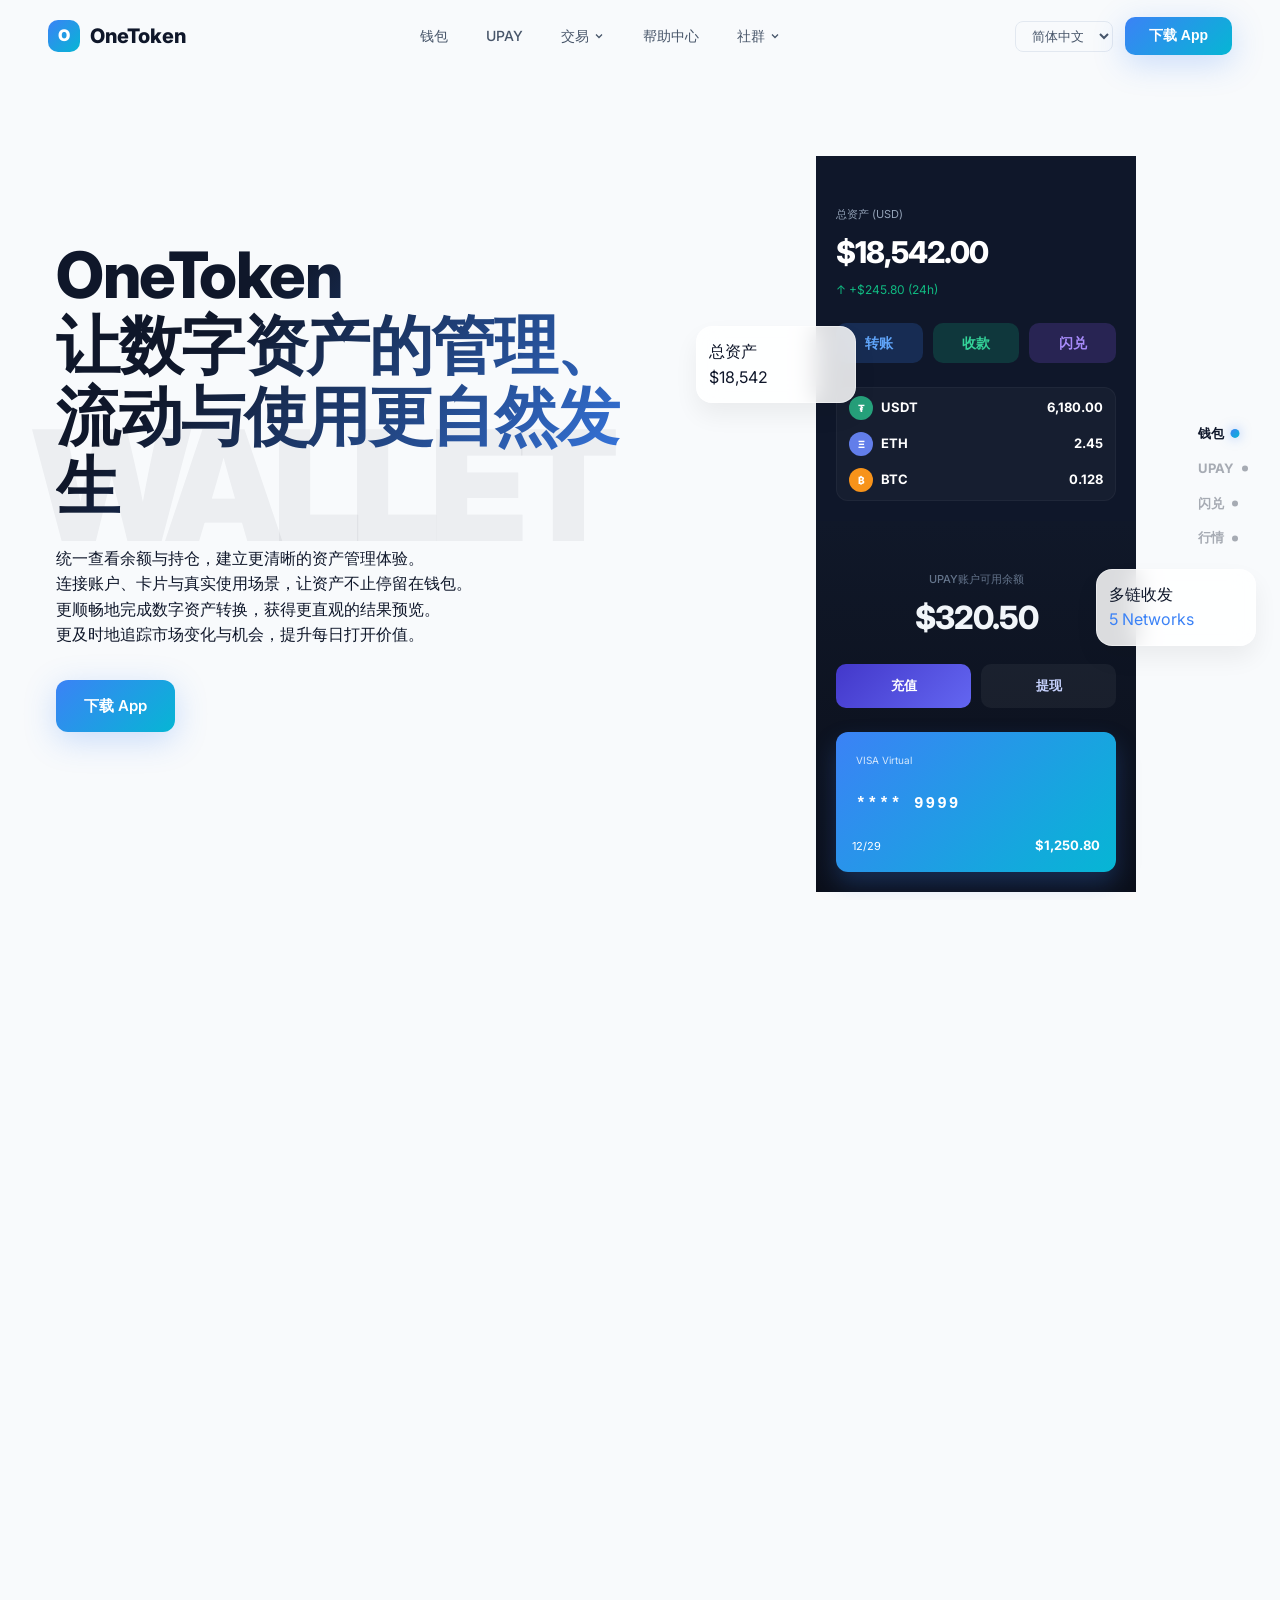
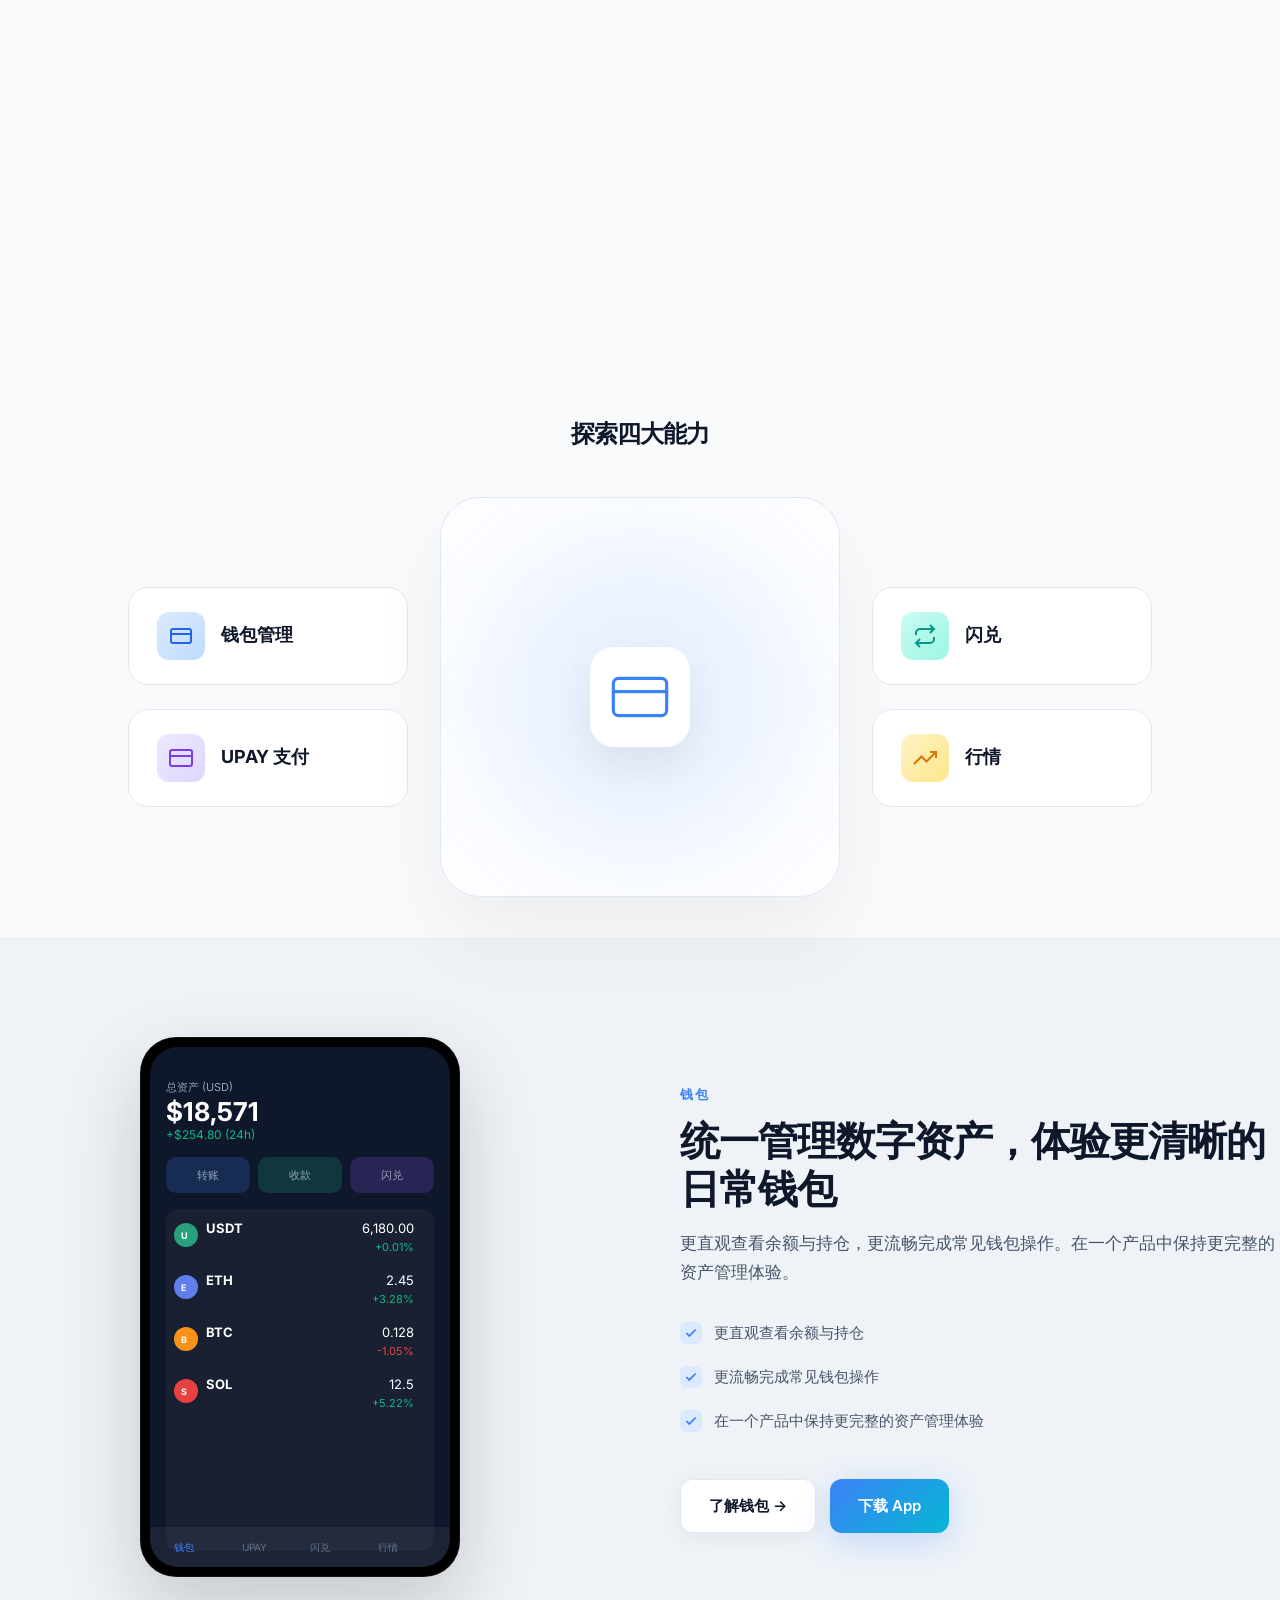
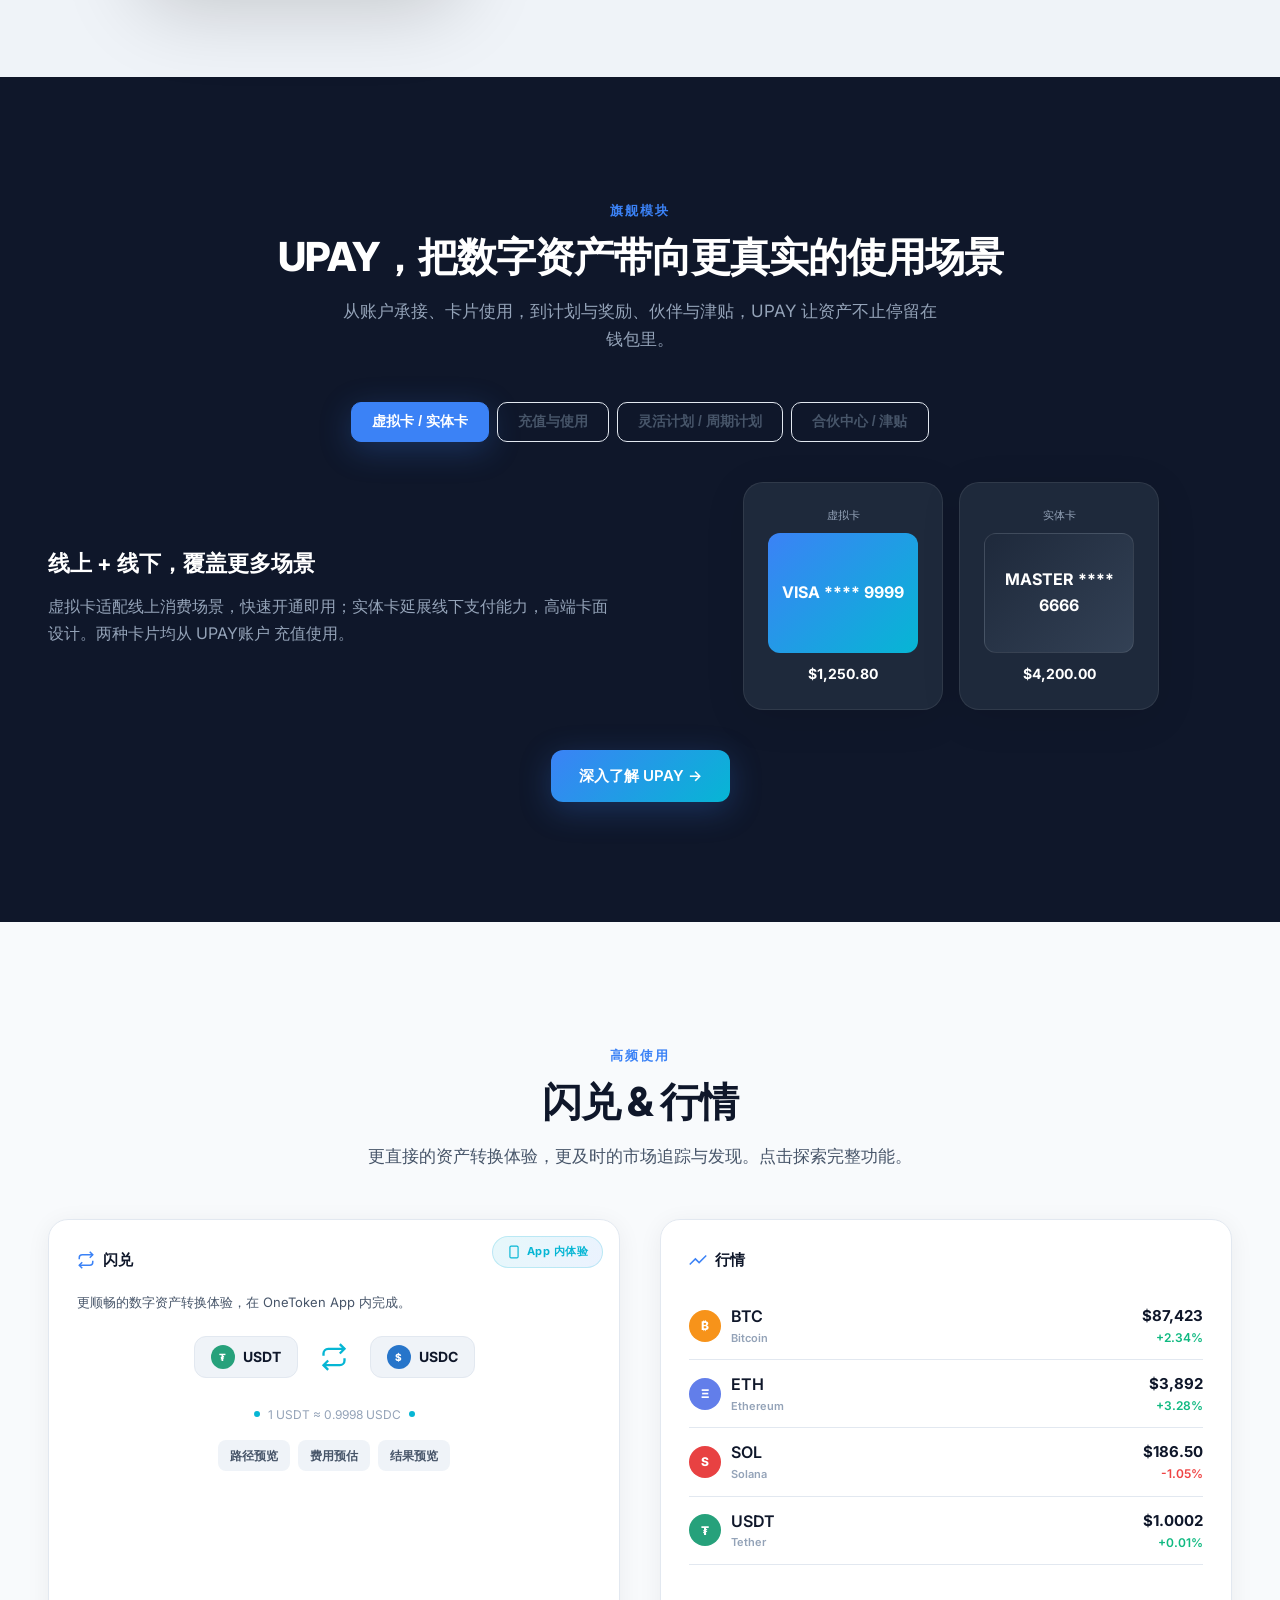
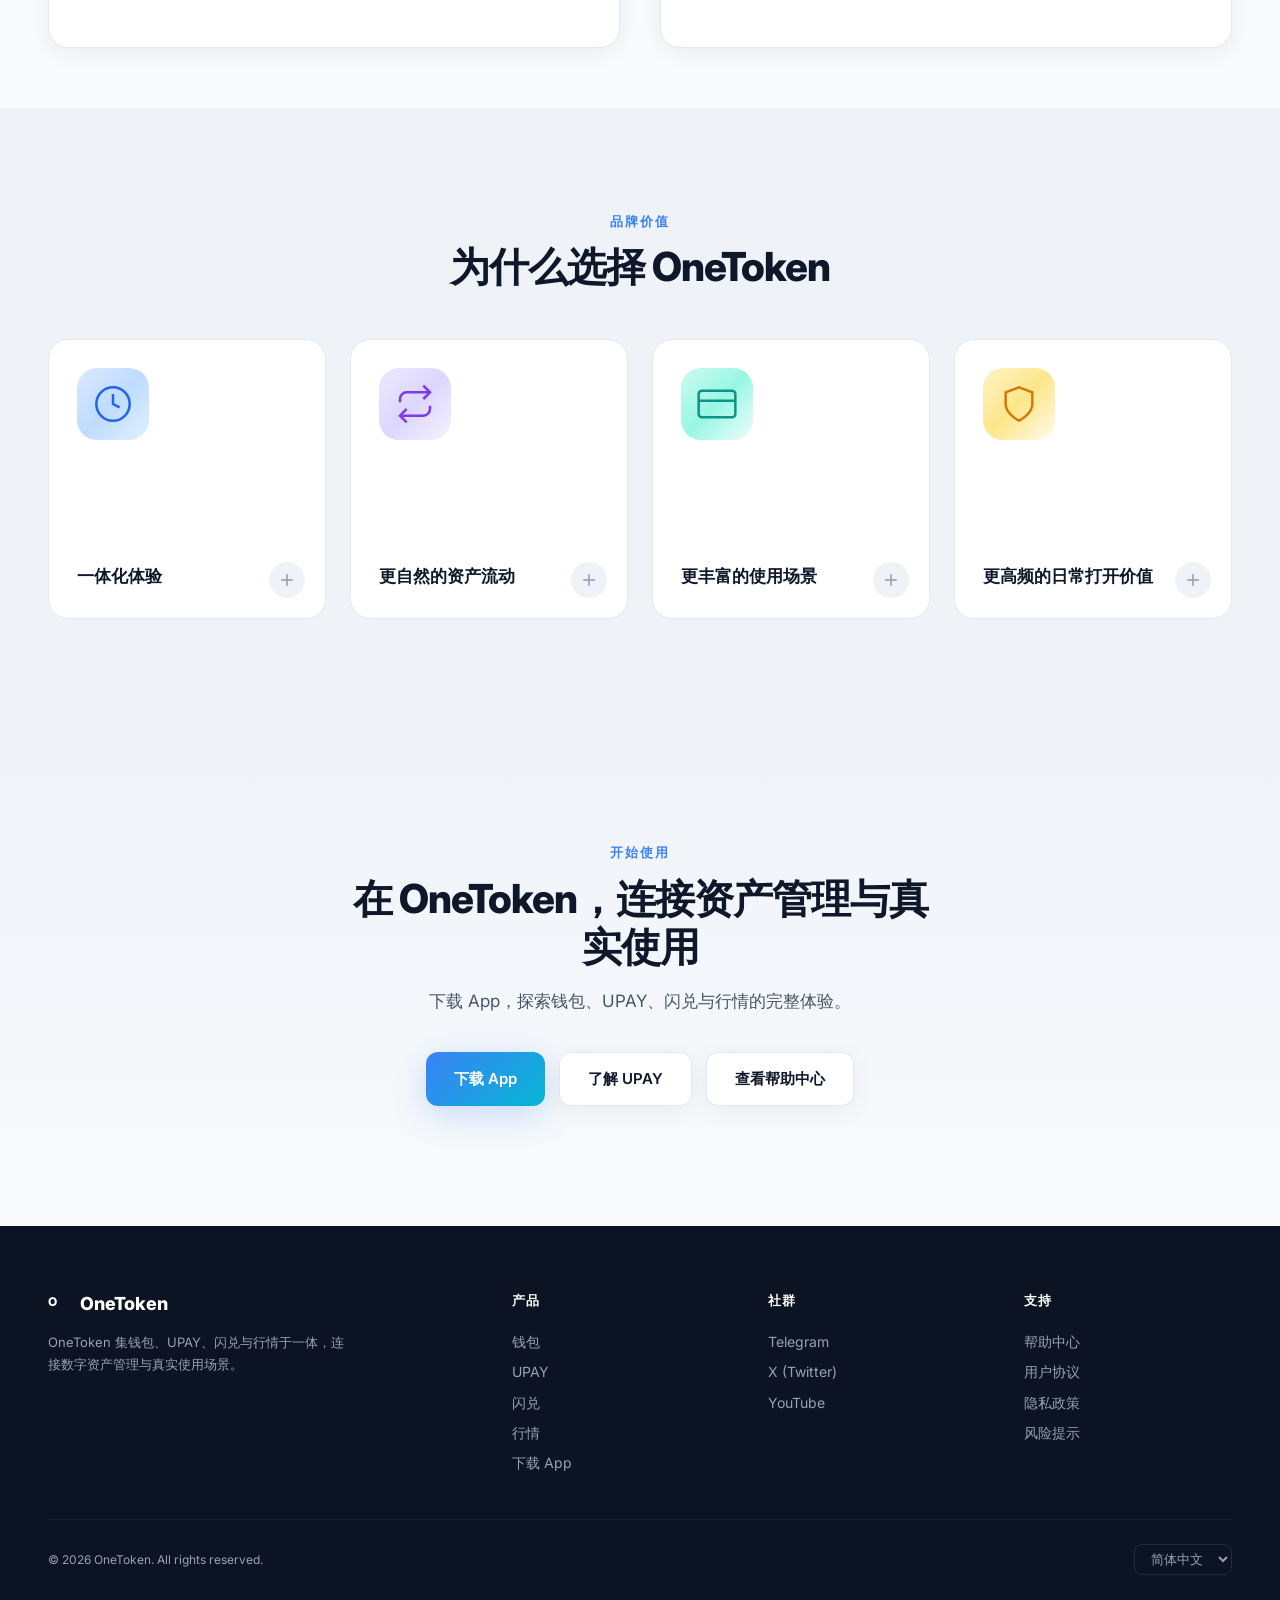
==== website.html @ 28d68ac7 "Add files via upload" ====
<!DOCTYPE html>
<html lang="zh-CN">
<head>
<meta charset="UTF-8">
<meta name="viewport" content="width=device-width, initial-scale=1.0">
<title>OneToken — 让数字资产的管理、流动与使用更自然发生</title>
<meta name="description" content="OneToken 集钱包、UPAY、闪兑与行情于一体，连接资产管理与真实使用场景。">
<link rel="stylesheet" href="website.css">
</head>
<body>

<!-- HEADER -->
<header class="site-header" id="siteHeader">
  <a class="header-logo" onclick="showPage('home')">
    <span class="logo-dot">O</span> OneToken
  </a>
  <button class="mobile-menu-btn" id="mobileMenuBtn" onclick="toggleMobileMenu()">
    <svg width="24" height="24" viewBox="0 0 24 24" fill="none" stroke="currentColor" stroke-width="2"><line x1="3" y1="6" x2="21" y2="6"/><line x1="3" y1="12" x2="21" y2="12"/><line x1="3" y1="18" x2="21" y2="18"/></svg>
  </button>
  <ul class="header-nav" id="mainNav">
    <li><a onclick="showPage('wallet')" data-page="wallet">钱包</a></li>
    <li><a onclick="showPage('upay')" data-page="upay">UPAY</a></li>
    <li class="nav-has-dropdown">
      <a data-page="trade">交易 <svg width="12" height="12" viewBox="0 0 24 24" fill="none" stroke="currentColor" stroke-width="2.5"><polyline points="6 9 12 15 18 9"/></svg></a>
      <div class="nav-dropdown trade-dropdown">
        <a onclick="showPage('swap-demo')">
          <div class="trade-drop-icon swap-icon">
            <svg width="20" height="20" viewBox="0 0 24 24" fill="none" stroke="currentColor" stroke-width="2"><polyline points="17 1 21 5 17 9"/><path d="M3 11V9a4 4 0 014-4h14"/><polyline points="7 23 3 19 7 15"/><path d="M21 13v2a4 4 0 01-4 4H3"/></svg>
          </div>
          <div class="trade-drop-text">
            <div class="trade-drop-title">闪兑</div>
            <div class="trade-drop-desc">更顺畅的数字资产转换体验</div>
          </div>
          <span class="arrow">→</span>
        </a>
        <a onclick="showPage('market-demo')">
          <div class="trade-drop-icon market-icon">
            <svg width="20" height="20" viewBox="0 0 24 24" fill="none" stroke="currentColor" stroke-width="2"><polyline points="23 6 13.5 15.5 8.5 10.5 1 18"/><polyline points="17 6 23 6 23 12"/></svg>
          </div>
          <div class="trade-drop-text">
            <div class="trade-drop-title">行情</div>
            <div class="trade-drop-desc">更及时的市场追踪与发现</div>
          </div>
          <span class="arrow">→</span>
        </a>
      </div>
    </li>
    <li><a onclick="showPage('help')" data-page="help">帮助中心</a></li>
    <li>
      <a>社群 <svg width="12" height="12" viewBox="0 0 24 24" fill="none" stroke="currentColor" stroke-width="2.5"><polyline points="6 9 12 15 18 9"/></svg></a>
      <div class="nav-dropdown">
        <a href="https://t.me/onetoken_official" target="_blank">
          <svg viewBox="0 0 24 24" fill="currentColor"><path d="M12 2C6.48 2 2 6.48 2 12s4.48 10 10 10 10-4.48 10-10S17.52 2 12 2zm4.64 6.8c-.15 1.58-.8 5.42-1.13 7.19-.14.75-.42 1-.68 1.03-.58.05-1.02-.38-1.58-.75-.88-.58-1.38-.94-2.23-1.5-.99-.65-.35-1.01.22-1.59.15-.15 2.71-2.48 2.76-2.69.01-.03.01-.14-.07-.2-.08-.06-.19-.04-.28-.02-.12.03-2.02 1.28-5.69 3.77-.54.37-1.03.55-1.47.54-.48-.01-1.4-.27-2.09-.5-.84-.27-1.51-.42-1.45-.89.03-.25.38-.5 1.04-.78 4.07-1.77 6.79-2.94 8.15-3.51 3.88-1.62 4.69-1.9 5.21-1.91.12 0 .37.03.54.17.14.12.18.28.2.47-.01.06.01.24 0 .37z"/></svg>
          Telegram <span class="arrow">→</span>
        </a>
        <a href="https://x.com/onetoken" target="_blank">
          <svg viewBox="0 0 24 24" fill="currentColor"><path d="M18.244 2.25h3.308l-7.227 8.26 8.502 11.24H16.17l-5.214-6.817L4.99 21.75H1.68l7.73-8.835L1.254 2.25H8.08l4.713 6.231zm-1.161 17.52h1.833L7.084 4.126H5.117z"/></svg>
          X (Twitter) <span class="arrow">→</span>
        </a>
        <a href="https://youtube.com/@onetoken" target="_blank">
          <svg viewBox="0 0 24 24" fill="currentColor"><path d="M23.498 6.186a3.016 3.016 0 0 0-2.122-2.136C19.505 3.545 12 3.545 12 3.545s-7.505 0-9.377.505A3.017 3.017 0 0 0 .502 6.186C0 8.07 0 12 0 12s0 3.93.502 5.814a3.016 3.016 0 0 0 2.122 2.136c1.871.505 9.376.505 9.376.505s7.505 0 9.377-.505a3.015 3.015 0 0 0 2.122-2.136C24 15.93 24 12 24 12s0-3.93-.502-5.814zM9.545 15.568V8.432L15.818 12l-6.273 3.568z"/></svg>
          YouTube <span class="arrow">→</span>
        </a>
      </div>
    </li>
  </ul>
  <div class="header-right">
    <select class="lang-select" id="langSelect"><option>简体中文</option><option>繁體中文</option><option>English</option><option>Türkçe</option></select>
    <button class="btn-download" onclick="showPage('download')">下载 App</button>
  </div>
</header>

<!-- ==================== HOME PAGE ==================== -->
<div class="page active" id="page-home">

<!-- Scroll Story Hero -->
<div class="home-story-wrapper" id="homeStoryWrapper">
  <div class="home-story-sticky">
    
    <!-- 1. Background Layers -->
    <div class="story-bg-layer sc-step-0 active" style="background: radial-gradient(ellipse at 70% 50%, rgba(59,130,246,0.08) 0%, transparent 60%), radial-gradient(ellipse at 30% 80%, rgba(6,182,212,0.06) 0%, transparent 50%);"></div>
    <div class="story-bg-layer sc-step-1" style="background: linear-gradient(135deg, #0F172A 0%, rgba(139,92,246,0.15) 100%);"></div>
    <div class="story-bg-layer sc-step-2" style="background: linear-gradient(135deg, #F8FAFC 0%, rgba(6,182,212,0.1) 100%);"></div>
    <div class="story-bg-layer sc-step-3" style="background: center / cover no-repeat radial-gradient(ellipse at 50% 50%, rgba(245,158,11,0.08) 0%, transparent 70%); background-color: #F8FAFC;"></div>
    
    <!-- 2. Giant Text Layers -->
    <div class="story-giant-texts">
      <div class="story-giant-text sc-step-0 active">WALLET</div>
      <div class="story-giant-text sc-step-1">UPAY</div>
      <div class="story-giant-text sc-step-2">SWAP</div>
      <div class="story-giant-text sc-step-3">MARKET</div>
    </div>

    <div class="section-inner">
      
      <!-- Text Layer -->
      <div class="home-story-text">
        <h1 class="hero-title" style="margin-bottom:24px; max-width:580px;">OneToken<br>让数字资产的管理、流动与使用更自然发生</h1>
        
        <div class="story-sub-text-area">
           <div class="story-sub-text sc-step-0 active">统一查看余额与持仓，建立更清晰的资产管理体验。</div>
           <div class="story-sub-text sc-step-1">连接账户、卡片与真实使用场景，让资产不止停留在钱包。</div>
           <div class="story-sub-text sc-step-2">更顺畅地完成数字资产转换，获得更直观的结果预览。</div>
           <div class="story-sub-text sc-step-3">更及时地追踪市场变化与机会，提升每日打开价值。</div>
        </div>
        
        <div class="btn-group" style="margin-top:32px;">
          <a class="btn btn-primary" onclick="showPage('download')">下载 App</a>
        </div>
      </div>
      
      <!-- Phone visual Layer -->
      <div class="home-story-visual">
         <div class="story-phone-stage" id="storyPhoneStage">
           <!-- Floating Info Cards -->
           <div class="story-float-info sc-step-0 active" style="top:25%; left:-20px; transition-delay: 0.1s;">
              <div class="sc-info-card"><div class="label">总资产</div><div class="val">$18,542</div></div>
           </div>
           <div class="story-float-info sc-step-0 active" style="bottom:25%; right:-20px; transition-delay: 0.2s;">
              <div class="sc-info-card"><div class="label">多链收发</div><div class="val" style="color:#3B82F6;">5 Networks</div></div>
           </div>
           
           <div class="story-float-info sc-step-1" style="top:20%; right:-16px; transition-delay: 0.1s;">
              <div class="sc-info-card"><div class="label">虚拟实体双卡</div><div class="val" style="color:#8B5CF6;">即见即可用</div></div>
           </div>
           <div class="story-float-info sc-step-1" style="bottom:30%; left:-16px; transition-delay: 0.2s;">
              <div class="sc-info-card"><div class="label">UPAY 余额</div><div class="val">$320.50</div></div>
           </div>
           
           <div class="story-float-info sc-step-2" style="top:25%; left:-20px; transition-delay: 0.1s;">
              <div class="sc-info-card"><div class="label">最优路径</div><div class="val" style="color:#06B6D4;">1Inch Router</div></div>
           </div>
           <div class="story-float-info sc-step-2" style="bottom:25%; right:-16px; transition-delay: 0.2s;">
              <div class="sc-info-card"><div class="label">预估收到</div><div class="val" style="color:#06B6D4;">999.80 USDC</div></div>
           </div>

           <div class="story-float-info sc-step-3" style="top:20%; right:-20px; transition-delay: 0.1s;">
              <div class="sc-info-card"><div class="label">自选追踪</div><div class="val" style="color:#F59E0B;">+8 热门项目</div></div>
           </div>
           <div class="story-float-info sc-step-3" style="bottom:20%; left:-16px; transition-delay: 0.2s;">
              <div class="sc-info-card"><div class="label">上涨提醒</div><div class="val" style="color:#10B981;">实时触达</div></div>
           </div>

           <!-- Multilayer Glows -->
           <div class="story-glow sc-glow-0"><div class="glow-blob glow-blue"></div></div>
           <div class="story-glow sc-glow-1"><div class="glow-blob glow-purple"></div></div>
           <div class="story-glow sc-glow-2"><div class="glow-blob glow-cyan"></div></div>
           <div class="story-glow sc-glow-3"><div class="glow-blob glow-orange"></div></div>

           <!-- The Phone Device container -->
           <div class="story-phone" id="storyPhone">
            <!-- Notch -->
            <div class="story-phone-notch"></div>
            
            <!-- Screen Display Area -->
            <div class="story-phone-screen">
               <!-- Screen 0: Wallet -->
               <div class="story-screen sc-step-0 active" style="background:#0F172A; padding:50px 20px 20px; color:#fff;">
                 <div style="font-size:11px;color:#94A3B8;margin-bottom:4px;">总资产 (USD)</div>
                 <div style="font-size:30px;font-weight:800;letter-spacing:-1px;">$18,542.00</div>
                 <div style="font-size:12px;color:#10B981;margin-bottom:24px;margin-top:4px;">↑ +$245.80 (24h)</div>
                 <div style="display:flex;gap:10px;margin-bottom:24px;">
                   <div style="flex:1;height:40px;background:rgba(59,130,246,0.2);border-radius:10px;display:flex;align-items:center;justify-content:center;color:#60A5FA;"><span style="font-size:14px;font-weight:700;">转账</span></div>
                   <div style="flex:1;height:40px;background:rgba(16,185,129,0.2);border-radius:10px;display:flex;align-items:center;justify-content:center;color:#34D399;"><span style="font-size:14px;font-weight:700;">收款</span></div>
                   <div style="flex:1;height:40px;background:rgba(139,92,246,0.2);border-radius:10px;display:flex;align-items:center;justify-content:center;color:#A78BFA;"><span style="font-size:14px;font-weight:700;">闪兑</span></div>
                 </div>
                 <div style="background:rgba(255,255,255,0.03);border-radius:12px;padding:8px 12px;display:flex;flex-direction:column;gap:12px;border:1px solid rgba(255,255,255,0.04);">
                   <div style="display:flex;justify-content:space-between;align-items:center;"><div style="display:flex;align-items:center;gap:8px;"><div style="width:24px;height:24px;background:#26A17B;color:#fff;border-radius:50%;display:flex;align-items:center;justify-content:center;font-size:10px;font-weight:800;">₮</div><span style="font-size:13px;font-weight:700;">USDT</span></div><div style="text-align:right;"><span style="display:block;font-size:13px;font-weight:700;">6,180.00</span></div></div>
                   <div style="display:flex;justify-content:space-between;align-items:center;"><div style="display:flex;align-items:center;gap:8px;"><div style="width:24px;height:24px;background:#627EEA;color:#fff;border-radius:50%;display:flex;align-items:center;justify-content:center;font-size:10px;font-weight:800;">Ξ</div><span style="font-size:13px;font-weight:700;">ETH</span></div><div style="text-align:right;"><span style="display:block;font-size:13px;font-weight:700;">2.45</span></div></div>
                   <div style="display:flex;justify-content:space-between;align-items:center;"><div style="display:flex;align-items:center;gap:8px;"><div style="width:24px;height:24px;background:#F7931A;color:#fff;border-radius:50%;display:flex;align-items:center;justify-content:center;font-size:10px;font-weight:800;">₿</div><span style="font-size:13px;font-weight:700;">BTC</span></div><div style="text-align:right;"><span style="display:block;font-size:13px;font-weight:700;">0.128</span></div></div>
                 </div>
               </div>
               
               <!-- Screen 1: UPAY -->
               <div class="story-screen sc-step-1" style="background:linear-gradient(180deg, #101829 0%, #0B0F1A 100%); padding:50px 20px 20px;">
                 <div style="text-align:center;">
                   <div style="font-size:11px;color:#64748B;font-weight:500;">UPAY账户可用余额</div>
                   <div style="font-size:32px;font-weight:800;color:#F1F5F9;letter-spacing:-1px;margin:4px 0;">$320.50</div>
                 </div>
                 <div style="margin-top:20px;display:flex;gap:10px;">
                   <div style="flex:1;height:44px;background:linear-gradient(135deg, #4338CA 0%, #6366F1 100%);border-radius:10px;color:#fff;display:flex;align-items:center;justify-content:center;font-size:13px;font-weight:700;">充值</div>
                   <div style="flex:1;height:44px;background:rgba(255,255,255,0.05);border-radius:10px;color:#C7D2FE;display:flex;align-items:center;justify-content:center;font-size:13px;font-weight:700;">提现</div>
                 </div>
                 <div style="margin-top:24px;background:linear-gradient(135deg,#3B82F6,#06B6D4);border-radius:12px;height:140px;padding:20px;color:#fff;position:relative;overflow:hidden;box-shadow:0 12px 24px rgba(59,130,246,0.25);">
                    <div style="font-size:10px;opacity:0.8;">VISA Virtual</div>
                    <div style="font-size:16px;font-weight:700;margin-top:24px;letter-spacing:2px;font-family:monospace;">**** 9999</div>
                    <div style="position:absolute;bottom:16px;left:16px;font-size:11px;">12/29</div>
                    <div style="position:absolute;bottom:16px;right:16px;font-size:13px;font-weight:700;">$1,250.80</div>
                 </div>
               </div>

               <!-- Screen 2: Swap -->
               <div class="story-screen sc-step-2" style="background:#FAFAFA; padding:50px 16px 20px; color:#0F172A;">
                 <h3 style="margin-bottom:16px;font-size:16px;font-weight:700;text-align:center;">闪兑</h3>
                 <div style="background:#fff;border-radius:12px;padding:12px;margin-bottom:8px;border:1px solid #E2E8F0;box-shadow:0 4px 12px rgba(0,0,0,0.02);">
                   <div style="color:#64748B;font-size:11px;font-weight:600;margin-bottom:8px;">跨链兑换卖出</div>
                   <div style="display:flex;justify-content:space-between;align-items:center;">
                     <span style="font-size:22px;font-weight:800;font-family:monospace;">1,000</span>
                     <span style="background:#F1F5F9;padding:6px 10px;border-radius:16px;font-size:11px;font-weight:700;display:flex;align-items:center;gap:4px;"><span style="width:14px;height:14px;background:#26A17B;color:#fff;border-radius:50%;display:inline-flex;align-items:center;justify-content:center;font-size:8px;">₮</span> USDT</span>
                   </div>
                 </div>
                 <div style="text-align:center;margin:-10px 0;position:relative;z-index:2;">
                    <div style="width:28px;height:28px;background:#fff;border-radius:50%;display:inline-flex;align-items:center;justify-content:center;box-shadow:0 4px 8px rgba(0,0,0,0.08);color:#06B6D4;"><svg width="14" height="14" viewBox="0 0 24 24" fill="none" stroke="currentColor" stroke-width="2"><line x1="12" y1="5" x2="12" y2="19"/><polyline points="19 12 12 19 5 12"/></svg></div>
                 </div>
                 <div style="background:#fff;border-radius:12px;padding:12px;margin-top:8px;border:1px solid #E2E8F0;box-shadow:0 4px 12px rgba(0,0,0,0.02);">
                   <div style="color:#64748B;font-size:11px;font-weight:600;margin-bottom:8px;">跨链兑换接收</div>
                   <div style="display:flex;justify-content:space-between;align-items:center;">
                     <span style="font-size:22px;font-weight:800;font-family:monospace;color:#06B6D4;">999.80</span>
                     <span style="background:#F1F5F9;padding:6px 10px;border-radius:16px;font-size:11px;font-weight:700;display:flex;align-items:center;gap:4px;"><span style="width:14px;height:14px;background:#2775CA;color:#fff;border-radius:50%;display:inline-flex;align-items:center;justify-content:center;font-size:8px;">$</span> USDC</span>
                   </div>
                 </div>
                 <div style="margin-top:16px;background:#F8FAFC;border:1px solid #E2E8F0;border-radius:8px;padding:8px 12px;font-size:11px;display:flex;justify-content:space-between;"><span style="color:#64748B;">最优路径</span><span style="font-weight:700;color:#06B6D4;">1Inch Router</span></div>
                 <div style="margin-top:20px;background:#06B6D4;color:#fff;text-align:center;padding:12px;border-radius:12px;font-size:13px;font-weight:700;">预览结果</div>
               </div>
               
               <!-- Screen 3: Market -->
               <div class="story-screen sc-step-3" style="background:#0F172A; padding:50px 16px 20px; color:#fff;">
                 <h3 style="margin-bottom:20px;font-size:16px;font-weight:700;text-align:center;">行情</h3>
                 <div style="display:flex;background:rgba(255,255,255,0.05);border-radius:10px;padding:3px;margin-bottom:16px;">
                    <div style="flex:1;text-align:center;padding:6px;font-size:11px;font-weight:600;background:rgba(255,255,255,0.1);border-radius:8px;color:#F1F5F9;">热门</div>
                    <div style="flex:1;text-align:center;padding:6px;font-size:11px;color:#94A3B8;">涨幅榜</div>
                    <div style="flex:1;text-align:center;padding:6px;font-size:11px;color:#94A3B8;">自选</div>
                 </div>
                 <div style="display:flex;flex-direction:column;gap:12px;">
                   <div style="display:flex;justify-content:space-between;align-items:center;border-bottom:1px solid rgba(255,255,255,0.04);padding-bottom:10px;">
                     <div style="display:flex;align-items:center;gap:10px;"><div style="width:24px;height:24px;background:#F7931A;border-radius:50%;display:flex;align-items:center;justify-content:center;font-weight:800;font-size:10px;">₿</div><div><div style="font-weight:700;font-size:13px;">BTC</div><div style="font-size:10px;color:#94A3B8;">Bitcoin</div></div></div>
                     <div style="text-align:right;"><div style="font-weight:700;font-size:13px;font-family:monospace;">$87,423</div><div style="color:#10B981;font-size:10px;font-weight:600;">+2.34%</div></div>
                   </div>
                   <div style="display:flex;justify-content:space-between;align-items:center;border-bottom:1px solid rgba(255,255,255,0.04);padding-bottom:10px;">
                     <div style="display:flex;align-items:center;gap:10px;"><div style="width:24px;height:24px;background:#627EEA;border-radius:50%;display:flex;align-items:center;justify-content:center;font-weight:800;font-size:10px;">Ξ</div><div><div style="font-weight:700;font-size:13px;">ETH</div><div style="font-size:10px;color:#94A3B8;">Ethereum</div></div></div>
                     <div style="text-align:right;"><div style="font-weight:700;font-size:13px;font-family:monospace;">$3,892.50</div><div style="color:#10B981;font-size:10px;font-weight:600;">+3.28%</div></div>
                   </div>
                   <div style="display:flex;justify-content:space-between;align-items:center;border-bottom:1px solid rgba(255,255,255,0.04);padding-bottom:10px;">
                     <div style="display:flex;align-items:center;gap:10px;"><div style="width:24px;height:24px;background:#E84142;border-radius:50%;display:flex;align-items:center;justify-content:center;font-weight:800;font-size:10px;">S</div><div><div style="font-weight:700;font-size:13px;">SOL</div><div style="font-size:10px;color:#94A3B8;">Solana</div></div></div>
                     <div style="text-align:right;"><div style="font-weight:700;font-size:13px;font-family:monospace;">$186.50</div><div style="color:#EF4444;font-size:10px;font-weight:600;">-1.05%</div></div>
                   </div>
                 </div>
               </div>
               
            </div>
         </div>
         <!-- End of .story-phone-stage -->
         </div>
      </div>
    </div>
    
    <!-- 3. Progress Indicator Sidebar -->
    <div class="story-indicator">
      <div class="indicator-item sc-step-0 active"><span class="label">钱包</span><div class="dot"></div></div>
      <div class="indicator-item sc-step-1"><span class="label">UPAY</span><div class="dot"></div></div>
      <div class="indicator-item sc-step-2"><span class="label">闪兑</span><div class="dot"></div></div>
      <div class="indicator-item sc-step-3"><span class="label">行情</span><div class="dot"></div></div>
    </div>
  </div>
</div>

<!-- Capabilities Index -->
<section class="section" style="padding-top:20px; padding-bottom:40px;" id="capSection">
  <div style="text-align:center;" class="reveal">
    <h2 class="section-title" style="margin-bottom:10px; font-size:24px;">探索四大能力</h2>
  </div>
  <div class="cap-matrix" id="capMatrix">
    <!-- Left Column: Wallet & UPAY -->
    <div class="cap-matrix-col left-col">
      <div class="cap-card reveal" onclick="showPage('wallet')" data-cap="wallet" onmouseenter="setCapMatrixActive('wallet')">
        <div class="cap-card-default">
           <div class="cap-icon wallet"><svg width="24" height="24" viewBox="0 0 24 24" fill="none" stroke="currentColor" stroke-width="2"><rect x="2" y="5" width="20" height="14" rx="2"/><path d="M2 10h20"/></svg></div>
           <h3>钱包管理</h3>
        </div>
        <div class="cap-card-detail">
           <p>统一查看余额与持仓，体验更清晰的日常钱包。</p>
        </div>
      </div>
      
      <div class="cap-card reveal reveal-delay-1" onclick="showPage('upay')" data-cap="upay" onmouseenter="setCapMatrixActive('upay')">
        <div class="cap-card-default">
           <div class="cap-icon upay"><svg width="24" height="24" viewBox="0 0 24 24" fill="none" stroke="currentColor" stroke-width="2"><rect x="1" y="4" width="22" height="16" rx="2"/><line x1="1" y1="10" x2="23" y2="10"/></svg></div>
           <h3>UPAY 支付</h3>
        </div>
        <div class="cap-card-detail">
           <p>把数字资产带向更真实的使用场景与计划奖励。</p>
        </div>
      </div>
    </div>
    
    <!-- Center Column: Main Visual (Desktop only mostly, or stays on top on mobile) -->
    <div class="cap-matrix-center reveal reveal-delay-2" id="capMatrixCenter">
      <div class="matrix-visual-layer mv-wallet active">
         <div class="mv-blob" style="background:rgba(59,130,246,0.15);"></div>
         <div class="mv-icon"><svg width="64" height="64" viewBox="0 0 24 24" fill="none" stroke="#3B82F6" stroke-width="1.2"><rect x="2" y="5" width="20" height="14" rx="2"/><path d="M2 10h20"/></svg></div>
      </div>
      <div class="matrix-visual-layer mv-upay">
         <div class="mv-blob" style="background:rgba(139,92,246,0.15);"></div>
         <div class="mv-icon"><svg width="64" height="64" viewBox="0 0 24 24" fill="none" stroke="#8B5CF6" stroke-width="1.2"><rect x="1" y="4" width="22" height="16" rx="2"/><line x1="1" y1="10" x2="23" y2="10"/></svg></div>
      </div>
      <div class="matrix-visual-layer mv-swap">
         <div class="mv-blob" style="background:rgba(6,182,212,0.15);"></div>
         <div class="mv-icon"><svg width="64" height="64" viewBox="0 0 24 24" fill="none" stroke="#06B6D4" stroke-width="1.2"><polyline points="17 1 21 5 17 9"/><path d="M3 11V9a4 4 0 014-4h14"/><polyline points="7 23 3 19 7 15"/><path d="M21 13v2a4 4 0 01-4 4H3"/></svg></div>
      </div>
      <div class="matrix-visual-layer mv-market">
         <div class="mv-blob" style="background:rgba(245,158,11,0.15);"></div>
         <div class="mv-icon"><svg width="64" height="64" viewBox="0 0 24 24" fill="none" stroke="#F59E0B" stroke-width="1.2"><polyline points="23 6 13.5 15.5 8.5 10.5 1 18"/><polyline points="17 6 23 6 23 12"/></svg></div>
      </div>
    </div>

    <!-- Right Column: Swap & Market -->
    <div class="cap-matrix-col right-col">
      <div class="cap-card reveal reveal-delay-3" onclick="showPage('swap-demo')" data-cap="swap" onmouseenter="setCapMatrixActive('swap')">
        <div class="cap-card-default">
           <div class="cap-icon swap"><svg width="24" height="24" viewBox="0 0 24 24" fill="none" stroke="currentColor" stroke-width="2"><polyline points="17 1 21 5 17 9"/><path d="M3 11V9a4 4 0 014-4h14"/><polyline points="7 23 3 19 7 15"/><path d="M21 13v2a4 4 0 01-4 4H3"/></svg></div>
           <h3>闪兑</h3>
        </div>
        <div class="cap-card-detail">
           <p>提供多链最优的自然资产转换路径与体验。</p>
        </div>
      </div>
      
      <div class="cap-card reveal reveal-delay-4" onclick="showPage('market-demo')" data-cap="market" onmouseenter="setCapMatrixActive('market')">
        <div class="cap-card-default">
           <div class="cap-icon market"><svg width="24" height="24" viewBox="0 0 24 24" fill="none" stroke="currentColor" stroke-width="2"><polyline points="23 6 13.5 15.5 8.5 10.5 1 18"/><polyline points="17 6 23 6 23 12"/></svg></div>
           <h3>行情</h3>
        </div>
        <div class="cap-card-detail">
           <p>提供实时的市场追踪发现与价格动态。</p>
        </div>
      </div>
    </div>
  </div>
</section>

<!-- Wallet Preview -->
<section class="section-alt" id="walletSection">
  <div class="section-inner feature-row reveal">
    <div class="feature-visual wallet-anim-wrap">
      <div class="wallet-device-frame">
        <canvas id="walletCanvas" width="300" height="520"></canvas>
      </div>
    </div>
    <div class="feature-text">
      <span class="section-label">钱包</span>
      <h2 class="section-title">统一管理数字资产，体验更清晰的日常钱包</h2>
      <p class="section-desc">更直观查看余额与持仓，更流畅完成常见钱包操作。在一个产品中保持更完整的资产管理体验。</p>
      <ul class="feature-list">
        <li><span class="check"><svg width="14" height="14" viewBox="0 0 24 24" fill="none" stroke="currentColor" stroke-width="3"><polyline points="20 6 9 17 4 12"/></svg></span>更直观查看余额与持仓</li>
        <li><span class="check"><svg width="14" height="14" viewBox="0 0 24 24" fill="none" stroke="currentColor" stroke-width="3"><polyline points="20 6 9 17 4 12"/></svg></span>更流畅完成常见钱包操作</li>
        <li><span class="check"><svg width="14" height="14" viewBox="0 0 24 24" fill="none" stroke="currentColor" stroke-width="3"><polyline points="20 6 9 17 4 12"/></svg></span>在一个产品中保持更完整的资产管理体验</li>
      </ul>
      <div class="btn-group">
        <a class="btn btn-secondary" onclick="showPage('wallet')">了解钱包 →</a>
        <a class="btn btn-primary" onclick="showPage('download')">下载 App</a>
      </div>
    </div>
  </div>
</section>

<!-- UPAY Flagship -->
<section class="section-dark" style="padding:120px 48px;" id="upaySection">
  <div class="section-inner reveal">
    <div style="text-align:center;margin-bottom:48px;">
      <span class="section-label">旗舰模块</span>
      <h2 class="section-title" style="color:#fff;">UPAY，把数字资产带向更真实的使用场景</h2>
      <p class="section-desc" style="margin:0 auto;">从账户承接、卡片使用，到计划与奖励、伙伴与津贴，UPAY 让资产不止停留在钱包里。</p>
    </div>
    <div class="upay-tabs" style="justify-content:center;">
      <button class="upay-tab active" onclick="switchUpayTab(0)">虚拟卡 / 实体卡</button>
      <button class="upay-tab" onclick="switchUpayTab(1)">充值与使用</button>
      <button class="upay-tab" onclick="switchUpayTab(2)">灵活计划 / 周期计划</button>
      <button class="upay-tab" onclick="switchUpayTab(3)">合伙中心 / 津贴</button>
    </div>
    <div id="upayPanels">
      <div class="upay-panel active">
        <div style="flex:1;"><h3 style="font-size:22px;font-weight:700;color:#fff;margin-bottom:12px;">线上 + 线下，覆盖更多场景</h3><p style="color:#94A3B8;line-height:1.7;">虚拟卡适配线上消费场景，快速开通即用；实体卡延展线下支付能力，高端卡面设计。两种卡片均从 UPAY账户 充值使用。</p></div>
        <div style="flex:1;display:flex;gap:16px;justify-content:center;">
          <div class="upay-card-float ui-card-dark ui-card" style="width:200px;text-align:center;"><div style="font-size:11px;color:#94A3B8;margin-bottom:8px;">虚拟卡</div><div style="background:linear-gradient(135deg,#3B82F6,#06B6D4);border-radius:12px;height:120px;display:flex;align-items:center;justify-content:center;color:#fff;font-weight:700;">VISA **** 9999</div><div style="margin-top:10px;font-size:14px;font-weight:700;color:#fff;">$1,250.80</div></div>
          <div class="upay-card-float ui-card-dark ui-card" style="width:200px;text-align:center;animation-delay:-2s;"><div style="font-size:11px;color:#94A3B8;margin-bottom:8px;">实体卡</div><div style="background:linear-gradient(135deg,#1E293B,#334155);border-radius:12px;height:120px;display:flex;align-items:center;justify-content:center;color:#fff;font-weight:700;border:1px solid rgba(255,255,255,0.1);">MASTER **** 6666</div><div style="margin-top:10px;font-size:14px;font-weight:700;color:#fff;">$4,200.00</div></div>
        </div>
      </div>
      <div class="upay-panel">
        <div style="flex:1;"><h3 style="font-size:22px;font-weight:700;color:#fff;margin-bottom:12px;">资产进入使用流程</h3><p style="color:#94A3B8;line-height:1.7;">外部资产充值进入 UPAY账户，再分配至虚拟卡或实体卡完成消费。支持提现至外部钱包，支持 UPAY账户间内部互转。</p></div>
        <div style="flex:1;display:flex;align-items:center;justify-content:center;">
          <div class="upay-flow-visual">
            <div class="flow-node flow-node-source">外部钱包</div>
            <div class="flow-arrow"><svg width="24" height="24" viewBox="0 0 24 24" fill="none" stroke="#3B82F6" stroke-width="2"><path d="M5 12h14M12 5l7 7-7 7"/></svg></div>
            <div class="flow-node flow-node-center">UPAY账户</div>
            <div class="flow-arrow"><svg width="24" height="24" viewBox="0 0 24 24" fill="none" stroke="#8B5CF6" stroke-width="2"><path d="M5 12h14M12 5l7 7-7 7"/></svg></div>
            <div class="flow-targets">
              <div class="flow-node flow-node-target">虚拟卡</div>
              <div class="flow-node flow-node-target">实体卡</div>
              <div class="flow-node flow-node-target flow-node-alt">提现</div>
            </div>
          </div>
        </div>
      </div>
      <div class="upay-panel">
        <div style="flex:1;"><h3 style="font-size:22px;font-weight:700;color:#fff;margin-bottom:12px;">灵活计划 & 周期计划</h3><p style="color:#94A3B8;line-height:1.7;">灵活计划随存随取，灵活奖励每日发放；周期计划参与 90 天，周期奖励更丰厚。奖励发放至 UPAY账户 或转入灵活计划。</p></div>
        <div style="flex:1;display:flex;gap:16px;justify-content:center;">
          <div class="upay-card-float ui-card-dark ui-card" style="width:200px;"><div style="font-size:12px;color:#94A3B8;">灵活计划</div><div style="font-size:20px;font-weight:800;color:#fff;margin:8px 0;">$5,000</div><div style="font-size:12px;color:#10B981;">灵活奖励 +$3.42/日</div><div style="margin-top:12px;padding:8px;background:rgba(16,185,129,0.1);border-radius:8px;font-size:11px;color:#10B981;">APY 4.5%</div></div>
          <div class="upay-card-float ui-card-dark ui-card" style="width:200px;animation-delay:-3s;"><div style="font-size:12px;color:#94A3B8;">周期计划 (90天)</div><div style="font-size:20px;font-weight:800;color:#fff;margin:8px 0;">$10,000</div><div style="font-size:12px;color:#8B5CF6;">周期奖励 +$12.33/日</div><div style="margin-top:12px;padding:8px;background:rgba(139,92,246,0.1);border-radius:8px;font-size:11px;color:#A78BFA;">APY 12.5%</div></div>
        </div>
      </div>
      <div class="upay-panel">
        <div style="flex:1;"><h3 style="font-size:22px;font-weight:700;color:#fff;margin-bottom:12px;">合伙中心 — 我的伙伴与津贴</h3><p style="color:#94A3B8;line-height:1.7;">邀请好友，享专属成长津贴。一级津贴来自直推伙伴，二级津贴来自间推。等级越高，津贴比例越丰厚。</p></div>
        <div style="flex:1;display:flex;gap:16px;justify-content:center;">
          <div class="upay-card-float ui-card-dark ui-card" style="width:220px;"><div style="font-size:12px;color:#94A3B8;margin-bottom:8px;">我的伙伴</div><div style="display:flex;gap:16px;margin-bottom:12px;"><div><div style="font-size:11px;color:#94A3B8;">直推</div><div style="font-size:20px;font-weight:800;color:#fff;">12</div></div><div><div style="font-size:11px;color:#94A3B8;">间推</div><div style="font-size:20px;font-weight:800;color:#fff;">5</div></div></div><div style="padding:8px;background:rgba(236,72,153,0.1);border-radius:8px;font-size:12px;color:#F472B6;">一级津贴 +$25.00 · 二级津贴 +$8.50</div></div>
        </div>
      </div>
    </div>
    <div style="text-align:center;margin-top:40px;"><a class="btn btn-primary" onclick="showPage('upay')">深入了解 UPAY →</a></div>
  </div>
</section>

<!-- Swap & Market Preview (now linking to separate pages) -->
<section class="section" style="padding-bottom:60px;" id="swapMarketSection">
  <div style="text-align:center;" class="reveal">
    <span class="section-label">高频使用</span>
    <h2 class="section-title">闪兑 & 行情</h2>
    <p class="section-desc" style="margin:0 auto;">更直接的资产转换体验，更及时的市场追踪与发现。点击探索完整功能。</p>
  </div>
  <div class="dual-layout reveal">
    <div class="mock-swap clickable-card swap-preview-home" onclick="showPage('swap-demo')">
      <span class="swap-app-tag"><svg width="14" height="14" viewBox="0 0 24 24" fill="none" stroke="currentColor" stroke-width="2"><rect x="5" y="2" width="14" height="20" rx="2"/><line x1="12" y1="18" x2="12.01" y2="18"/></svg> App 内体验</span>
      <div class="mock-header"><svg width="18" height="18" viewBox="0 0 24 24" fill="none" stroke="var(--accent)" stroke-width="2"><polyline points="17 1 21 5 17 9"/><path d="M3 11V9a4 4 0 014-4h14"/><polyline points="7 23 3 19 7 15"/><path d="M21 13v2a4 4 0 01-4 4H3"/></svg> 闪兑</div>
      <p style="font-size:13px;color:var(--text-secondary);margin-bottom:20px;">更顺畅的数字资产转换体验，在 OneToken App 内完成。</p>
      <div style="display:flex;align-items:center;justify-content:center;gap:12px;margin:16px 0;">
        <div class="swap-coin-badge"><span class="coin-dot" style="background:#26A17B;">₮</span> USDT</div>
        <div class="swap-flow-arrow"><svg width="28" height="28" viewBox="0 0 24 24" fill="none" stroke="#06B6D4" stroke-width="2"><polyline points="17 1 21 5 17 9"/><path d="M3 11V9a4 4 0 014-4h14"/><polyline points="7 23 3 19 7 15"/><path d="M21 13v2a4 4 0 01-4 4H3"/></svg></div>
        <div class="swap-coin-badge"><span class="coin-dot" style="background:#2775CA;">$</span> USDC</div>
      </div>
      <div class="swap-rate-animated"><span class="swap-rate-dot"></span> 1 USDT ≈ 0.9998 USDC <span class="swap-rate-dot"></span></div>
      <div style="display:flex;align-items:center;justify-content:center;gap:8px;margin-top:8px;">
        <span class="swap-path-node">路径预览</span>
        <span class="swap-path-node">费用预估</span>
        <span class="swap-path-node">结果预览</span>
      </div>
      <div class="card-enter-hint">
        <svg width="16" height="16" viewBox="0 0 24 24" fill="none" stroke="currentColor" stroke-width="2"><line x1="5" y1="12" x2="19" y2="12"/><polyline points="12 5 19 12 12 19"/></svg>
        点击查看闪兑体验
      </div>
    </div>
    <div class="mock-market clickable-card" onclick="showPage('market-demo')">
      <div class="mock-header"><svg width="18" height="18" viewBox="0 0 24 24" fill="none" stroke="var(--accent)" stroke-width="2"><polyline points="23 6 13.5 15.5 8.5 10.5 1 18"/></svg> 行情</div>
      <div class="mock-row"><div class="mock-coin"><span class="mock-coin-icon" style="background:#F7931A;">₿</span><div><div style="font-weight:600;">BTC</div><div style="font-size:11px;color:var(--text-muted);">Bitcoin</div></div></div><div class="mock-price"><div class="price">$87,423</div><div class="change change-up">+2.34%</div></div></div>
      <div class="mock-row"><div class="mock-coin"><span class="mock-coin-icon" style="background:#627EEA;">Ξ</span><div><div style="font-weight:600;">ETH</div><div style="font-size:11px;color:var(--text-muted);">Ethereum</div></div></div><div class="mock-price"><div class="price">$3,892</div><div class="change change-up">+3.28%</div></div></div>
      <div class="mock-row"><div class="mock-coin"><span class="mock-coin-icon" style="background:#E84142;">S</span><div><div style="font-weight:600;">SOL</div><div style="font-size:11px;color:var(--text-muted);">Solana</div></div></div><div class="mock-price"><div class="price">$186.50</div><div class="change change-down">-1.05%</div></div></div>
      <div class="mock-row"><div class="mock-coin"><span class="mock-coin-icon" style="background:#26A17B;">₮</span><div><div style="font-weight:600;">USDT</div><div style="font-size:11px;color:var(--text-muted);">Tether</div></div></div><div class="mock-price"><div class="price">$1.0002</div><div class="change change-up">+0.01%</div></div></div>
      <div class="card-enter-hint">
        <svg width="16" height="16" viewBox="0 0 24 24" fill="none" stroke="currentColor" stroke-width="2"><line x1="5" y1="12" x2="19" y2="12"/><polyline points="12 5 19 12 12 19"/></svg>
        点击探索行情
      </div>
    </div>
  </div>
</section>

<!-- Why OneToken — Brand Value Cards -->
<section class="section-alt" style="padding:100px 48px;" id="brandSection">
  <div class="section-inner">
    <div style="text-align:center;" class="reveal">
      <span class="section-label">品牌价值</span>
      <h2 class="section-title">为什么选择 OneToken</h2>
    </div>
    <div class="brand-grid" id="brandGrid">
      <div class="brand-card reveal reveal-delay-1" onclick="toggleBrandCard(this)">
        <div class="brand-card-inner">
          <div class="brand-card-front">
            <div class="brand-card-visual" style="background:linear-gradient(135deg,#DBEAFE 0%,#BFDBFE 50%,#E0F2FE 100%);">
              <svg width="40" height="40" viewBox="0 0 24 24" fill="none" stroke="#2563EB" stroke-width="1.5"><circle cx="12" cy="12" r="10"/><path d="M12 6v6l4 2"/></svg>
            </div>
            <h4>一体化体验</h4>
            <div class="brand-card-plus">
              <svg width="20" height="20" viewBox="0 0 24 24" fill="none" stroke="currentColor" stroke-width="2"><line x1="12" y1="5" x2="12" y2="19"/><line x1="5" y1="12" x2="19" y2="12"/></svg>
            </div>
          </div>
          <div class="brand-card-back">
            <h4>一体化体验</h4>
            <p>在一个产品中完成钱包、UPAY、闪兑与行情的核心操作，减少在多个工具间来回切换。</p>
            <button class="brand-card-close" onclick="event.stopPropagation();closeBrandCard(this);">
              <svg width="18" height="18" viewBox="0 0 24 24" fill="none" stroke="currentColor" stroke-width="2"><line x1="18" y1="6" x2="6" y2="18"/><line x1="6" y1="6" x2="18" y2="18"/></svg>
            </button>
          </div>
        </div>
      </div>
      <div class="brand-card reveal reveal-delay-2" onclick="toggleBrandCard(this)">
        <div class="brand-card-inner">
          <div class="brand-card-front">
            <div class="brand-card-visual" style="background:linear-gradient(135deg,#EDE9FE 0%,#DDD6FE 50%,#F5F3FF 100%);">
              <svg width="40" height="40" viewBox="0 0 24 24" fill="none" stroke="#7C3AED" stroke-width="1.5"><polyline points="17 1 21 5 17 9"/><path d="M3 11V9a4 4 0 014-4h14"/><polyline points="7 23 3 19 7 15"/><path d="M21 13v2a4 4 0 01-4 4H3"/></svg>
            </div>
            <h4>更自然的资产流动</h4>
            <div class="brand-card-plus">
              <svg width="20" height="20" viewBox="0 0 24 24" fill="none" stroke="currentColor" stroke-width="2"><line x1="12" y1="5" x2="12" y2="19"/><line x1="5" y1="12" x2="19" y2="12"/></svg>
            </div>
          </div>
          <div class="brand-card-back">
            <h4>更自然的资产流动</h4>
            <p>资产不只是停留在钱包中，还能连接卡片、计划与更多实际使用场景。</p>
            <button class="brand-card-close" onclick="event.stopPropagation();closeBrandCard(this);">
              <svg width="18" height="18" viewBox="0 0 24 24" fill="none" stroke="currentColor" stroke-width="2"><line x1="18" y1="6" x2="6" y2="18"/><line x1="6" y1="6" x2="18" y2="18"/></svg>
            </button>
          </div>
        </div>
      </div>
      <div class="brand-card reveal reveal-delay-3" onclick="toggleBrandCard(this)">
        <div class="brand-card-inner">
          <div class="brand-card-front">
            <div class="brand-card-visual" style="background:linear-gradient(135deg,#CCFBF1 0%,#99F6E4 50%,#F0FDFA 100%);">
              <svg width="40" height="40" viewBox="0 0 24 24" fill="none" stroke="#0D9488" stroke-width="1.5"><rect x="1" y="4" width="22" height="16" rx="2"/><line x1="1" y1="10" x2="23" y2="10"/></svg>
            </div>
            <h4>更丰富的使用场景</h4>
            <div class="brand-card-plus">
              <svg width="20" height="20" viewBox="0 0 24 24" fill="none" stroke="currentColor" stroke-width="2"><line x1="12" y1="5" x2="12" y2="19"/><line x1="5" y1="12" x2="19" y2="12"/></svg>
            </div>
          </div>
          <div class="brand-card-back">
            <h4>更丰富的使用场景</h4>
            <p>从管理、查看到转换与使用，OneToken 提供更完整的产品链路。</p>
            <button class="brand-card-close" onclick="event.stopPropagation();closeBrandCard(this);">
              <svg width="18" height="18" viewBox="0 0 24 24" fill="none" stroke="currentColor" stroke-width="2"><line x1="18" y1="6" x2="6" y2="18"/><line x1="6" y1="6" x2="18" y2="18"/></svg>
            </button>
          </div>
        </div>
      </div>
      <div class="brand-card reveal reveal-delay-4" onclick="toggleBrandCard(this)">
        <div class="brand-card-inner">
          <div class="brand-card-front">
            <div class="brand-card-visual" style="background:linear-gradient(135deg,#FEF3C7 0%,#FDE68A 50%,#FFFBEB 100%);">
              <svg width="40" height="40" viewBox="0 0 24 24" fill="none" stroke="#D97706" stroke-width="1.5"><path d="M12 22s8-4 8-10V5l-8-3-8 3v7c0 6 8 10 8 10z"/></svg>
            </div>
            <h4>更高频的日常打开价值</h4>
            <div class="brand-card-plus">
              <svg width="20" height="20" viewBox="0 0 24 24" fill="none" stroke="currentColor" stroke-width="2"><line x1="12" y1="5" x2="12" y2="19"/><line x1="5" y1="12" x2="19" y2="12"/></svg>
            </div>
          </div>
          <div class="brand-card-back">
            <h4>更高频的日常打开价值</h4>
            <p>行情与闪兑提供持续打开理由，UPAY 带来更强的长期留存基础。</p>
            <button class="brand-card-close" onclick="event.stopPropagation();closeBrandCard(this);">
              <svg width="18" height="18" viewBox="0 0 24 24" fill="none" stroke="currentColor" stroke-width="2"><line x1="18" y1="6" x2="6" y2="18"/><line x1="6" y1="6" x2="18" y2="18"/></svg>
            </button>
          </div>
        </div>
      </div>
    </div>
  </div>
</section>

<!-- CTA -->
<section class="cta-section">
  <div class="reveal">
    <span class="section-label">开始使用</span>
    <h2 class="section-title">在 OneToken，连接资产管理与真实使用</h2>
    <p class="section-desc" style="margin:0 auto;">下载 App，探索钱包、UPAY、闪兑与行情的完整体验。</p>
    <div class="btn-group">
      <a class="btn btn-primary" onclick="showPage('download')">下载 App</a>
      <a class="btn btn-secondary" onclick="showPage('upay')">了解 UPAY</a>
      <a class="btn btn-secondary" onclick="showPage('help')">查看帮助中心</a>
    </div>
  </div>
</section>

</div>
<!-- END HOME PAGE -->

<!-- Placeholder for other pages (no more page-swap) -->
<div class="page" id="page-wallet"></div>
<div class="page" id="page-upay"></div>
<div class="page" id="page-help"></div>
<div class="page" id="page-download"></div>
<div class="page" id="page-swap-demo"></div>
<div class="page" id="page-market-demo"></div>

<!-- FOOTER -->
<footer class="site-footer">
  <div class="footer-inner">
    <div class="footer-grid">
      <div class="footer-brand">
        <div class="footer-logo"><span class="logo-dot" style="width:24px;height:24px;border-radius:6px;font-size:12px;">O</span> OneToken</div>
        <p>OneToken 集钱包、UPAY、闪兑与行情于一体，连接数字资产管理与真实使用场景。</p>
      </div>
      <div class="footer-col">
        <h4>产品</h4>
        <a onclick="showPage('wallet')">钱包</a>
        <a onclick="showPage('upay')">UPAY</a>
        <a onclick="showPage('swap-demo')">闪兑</a>
        <a onclick="showPage('market-demo')">行情</a>
        <a onclick="showPage('download')">下载 App</a>
      </div>
      <div class="footer-col">
        <h4>社群</h4>
        <a href="https://t.me/onetoken_official" target="_blank">Telegram</a>
        <a href="https://x.com/onetoken" target="_blank">X (Twitter)</a>
        <a href="https://youtube.com/@onetoken" target="_blank">YouTube</a>
      </div>
      <div class="footer-col">
        <h4>支持</h4>
        <a onclick="showPage('help')">帮助中心</a>
        <a>用户协议</a>
        <a>隐私政策</a>
        <a>风险提示</a>
      </div>
    </div>
    <div class="footer-bottom">
      <span>© 2026 OneToken. All rights reserved.</span>
      <select class="lang-select" style="background:transparent;color:var(--text-muted);border-color:rgba(255,255,255,0.1);"><option>简体中文</option><option>繁體中文</option><option>English</option><option>Türkçe</option></select>
    </div>
  </div>
</footer>

<script src="website.js"></script>
<script src="website-wallet-upay.js"></script>
<script src="website-help-download.js"></script>
</body>
</html>
---- website.css ----
/* OneToken Official Website — Upgraded */
@import url('https://fonts.googleapis.com/css2?family=Inter:wght@300;400;500;600;700;800;900&display=swap');

:root {
  --bg-primary: #F8FAFC;
  --bg-secondary: #EFF3F8;
  --bg-dark: #0F172A;
  --bg-card: #FFFFFF;
  --bg-card-dark: #1E293B;
  --text-primary: #0F172A;
  --text-secondary: #475569;
  --text-muted: #94A3B8;
  --text-white: #FFFFFF;
  --accent: #3B82F6;
  --accent-hover: #2563EB;
  --accent-light: #DBEAFE;
  --accent-cyan: #06B6D4;
  --accent-purple: #8B5CF6;
  --accent-gradient: linear-gradient(135deg, #3B82F6, #06B6D4);
  --accent-gradient2: linear-gradient(135deg, #6366F1, #8B5CF6);
  --border: #E2E8F0;
  --border-light: rgba(255,255,255,0.1);
  --glass: rgba(255,255,255,0.75);
  --glass-dark: rgba(15,23,42,0.85);
  --radius: 12px;
  --radius-lg: 20px;
  --radius-xl: 28px;
  --shadow: 0 4px 24px rgba(0,0,0,0.06);
  --shadow-lg: 0 8px 40px rgba(0,0,0,0.1);
  --shadow-accent: 0 8px 32px rgba(59,130,246,0.25);
  --transition: all 0.4s cubic-bezier(0.4, 0, 0.2, 1);
  --header-h: 72px;
}

* { margin:0; padding:0; box-sizing:border-box; }
html { scroll-behavior: smooth; font-size: 16px; }
body {
  font-family: 'Inter', -apple-system, BlinkMacSystemFont, sans-serif;
  background: var(--bg-primary); color: var(--text-primary);
  line-height: 1.6; overflow-x: hidden; -webkit-font-smoothing: antialiased;
}

/* ========== HEADER ========== */
.site-header {
  position: fixed; top:0; left:0; right:0; z-index:1000;
  height: var(--header-h); display: flex; align-items: center;
  justify-content: space-between; padding: 0 48px; transition: var(--transition);
}
.site-header.scrolled {
  background: var(--glass); backdrop-filter: blur(20px) saturate(1.8);
  -webkit-backdrop-filter: blur(20px) saturate(1.8);
  border-bottom: 1px solid var(--border); box-shadow: 0 1px 12px rgba(0,0,0,0.04);
}
.header-logo {
  display: flex; align-items: center; gap: 10px;
  font-size: 20px; font-weight: 800; color: var(--text-primary);
  cursor: pointer; text-decoration: none;
}
.header-logo .logo-dot {
  width: 32px; height: 32px; border-radius: 10px;
  background: var(--accent-gradient);
  display: flex; align-items: center; justify-content: center;
  color: #fff; font-weight: 900; font-size: 16px;
  transition: transform 0.3s;
}
.header-logo:hover .logo-dot { transform: scale(1.1) rotate(-5deg); }
.header-nav { display: flex; align-items: center; gap: 6px; list-style: none; }
.header-nav > li { position: relative; }
.header-nav > li > a {
  padding: 8px 16px; border-radius: 8px; font-size: 14px; font-weight: 500;
  color: var(--text-secondary); text-decoration: none; transition: var(--transition);
  cursor: pointer; display: flex; align-items: center; gap: 4px;
}
.header-nav > li > a:hover,
.header-nav > li > a.active { color: var(--accent); background: var(--accent-light); }
.nav-dropdown {
  position: absolute; top: calc(100% + 8px); left: 50%; transform: translateX(-50%);
  background: var(--bg-card); border-radius: var(--radius);
  box-shadow: var(--shadow-lg); border: 1px solid var(--border);
  min-width: 200px; padding: 8px; opacity: 0; visibility: hidden;
  transition: opacity 0.25s, transform 0.25s; transform: translateX(-50%) translateY(-4px);
}
.header-nav > li:hover .nav-dropdown { opacity: 1; visibility: visible; transform: translateX(-50%) translateY(0); }
.nav-dropdown a {
  display: flex; align-items: center; gap: 10px; padding: 10px 14px;
  border-radius: 8px; font-size: 14px; color: var(--text-secondary);
  text-decoration: none; transition: var(--transition);
}
.nav-dropdown a:hover { background: var(--bg-secondary); color: var(--accent); }
.nav-dropdown a svg { width: 18px; height: 18px; flex-shrink: 0; }
.nav-dropdown a .arrow { margin-left: auto; opacity: 0; transition: opacity 0.2s; }
.nav-dropdown a:hover .arrow { opacity: 1; }
.header-right { display: flex; align-items: center; gap: 12px; }
.lang-select {
  padding: 6px 12px; border-radius: 8px; border: 1px solid var(--border);
  font-size: 13px; font-weight: 500; color: var(--text-secondary);
  background: transparent; cursor: pointer; outline: none;
}
.btn-download {
  padding: 10px 24px; border-radius: 10px; font-size: 14px; font-weight: 600;
  background: var(--accent-gradient); color: #fff; border: none;
  cursor: pointer; transition: var(--transition); box-shadow: var(--shadow-accent);
}
.btn-download:hover { transform: translateY(-1px); box-shadow: 0 12px 40px rgba(59,130,246,0.35); }

/* ========== PAGES ========== */
.page { display: none; }
.page.active { display: block; }

/* ========== SECTION BASE ========== */
.section { padding: 120px 48px; max-width: 1280px; margin: 0 auto; position: relative; }
.section-dark { background: var(--bg-dark); color: var(--text-white); max-width: none; }
.section-dark .section-inner { max-width: 1280px; margin: 0 auto; }
.section-alt { background: var(--bg-secondary); max-width: none; }
.section-alt .section-inner { max-width: 1280px; margin: 0 auto; }

/* ========== TYPOGRAPHY ========== */
.hero-title {
  font-size: 56px; font-weight: 800; line-height: 1.15; letter-spacing: -1.5px;
  background: linear-gradient(135deg, var(--text-primary) 30%, var(--accent));
  -webkit-background-clip: text; -webkit-text-fill-color: transparent; background-clip: text;
}
.hero-subtitle { font-size: 18px; color: var(--text-secondary); line-height: 1.7; max-width: 520px; margin-top: 20px; }
.section-label {
  font-size: 13px; font-weight: 700; text-transform: uppercase;
  letter-spacing: 2px; color: var(--accent); margin-bottom: 12px; display: inline-block;
}
.section-title { font-size: 40px; font-weight: 800; line-height: 1.2; letter-spacing: -1px; margin-bottom: 16px; }
.section-desc { font-size: 17px; color: var(--text-secondary); max-width: 600px; line-height: 1.7; }
.section-dark .section-desc { color: var(--text-muted); }

/* ========== BUTTONS ========== */
.btn {
  display: inline-flex; align-items: center; gap: 8px;
  padding: 14px 28px; border-radius: var(--radius); font-size: 15px; font-weight: 600;
  text-decoration: none; cursor: pointer; transition: var(--transition); border: none;
  position: relative; overflow: hidden;
}
.btn::after {
  content: ''; position: absolute; inset: 0; opacity: 0;
  background: linear-gradient(135deg, rgba(255,255,255,0.2), transparent);
  transition: opacity 0.3s;
}
.btn:hover::after { opacity: 1; }
.btn-primary { background: var(--accent-gradient); color: #fff; box-shadow: var(--shadow-accent); }
.btn-primary:hover { transform: translateY(-2px); box-shadow: 0 12px 40px rgba(59,130,246,0.35); }
.btn-secondary {
  background: var(--bg-card); color: var(--text-primary);
  border: 1px solid var(--border); box-shadow: var(--shadow);
}
.btn-secondary:hover { border-color: var(--accent); color: var(--accent); transform: translateY(-2px); }
.btn-group { display: flex; gap: 14px; margin-top: 36px; flex-wrap: wrap; }

/* ========== HERO ========== */
.hero {
  min-height: 100vh; display: flex; align-items: center;
  padding-top: var(--header-h); position: relative; overflow: hidden;
}
.hero-bg {
  position: absolute; inset: 0; z-index: 0;
  background: radial-gradient(ellipse at 70% 50%, rgba(59,130,246,0.08) 0%, transparent 60%),
              radial-gradient(ellipse at 30% 80%, rgba(6,182,212,0.06) 0%, transparent 50%);
}
.hero-glow {
  position: absolute; width: 600px; height: 600px; border-radius: 50%;
  background: radial-gradient(circle, rgba(59,130,246,0.12) 0%, transparent 70%);
  top: 10%; right: 5%; animation: floatGlow 8s ease-in-out infinite; z-index: 0;
}
@keyframes floatGlow {
  0%,100% { transform: translate(0,0) scale(1); }
  50% { transform: translate(-30px, 20px) scale(1.1); }
}
.hero-content { position: relative; z-index: 1; display: flex; align-items: center; gap: 80px; width: 100%; }
.hero-text { flex: 1; min-width: 400px; }
.hero-visual { flex: 1; position: relative; min-height: 500px; display: flex; align-items: center; justify-content: center; }

/* Hero Video Container */
.hero-video-container {
  position: relative; border-radius: 24px; overflow: hidden;
  box-shadow: 0 32px 80px rgba(59,130,246,0.15), 0 0 0 1px rgba(59,130,246,0.1);
}
.hero-video-container canvas { display: block; border-radius: 24px; }
.hero-video-glow {
  position: absolute; inset: -40px; z-index: -1; border-radius: 50%;
  background: radial-gradient(circle, rgba(59,130,246,0.15) 0%, transparent 70%);
  animation: pulseGlow 4s ease-in-out infinite;
}
@keyframes pulseGlow {
  0%,100% { opacity: 0.6; transform: scale(1); }
  50% { opacity: 1; transform: scale(1.05); }
}

/* ========== CAPABILITY MATRIX ========== */
.cap-matrix {
  display: flex;
  align-items: center;
  justify-content: center;
  gap: 32px;
  margin-top: 48px;
  max-width: 1200px;
  margin-left: auto;
  margin-right: auto;
}
.cap-matrix-col {
  display: flex;
  flex-direction: column;
  gap: 24px;
  width: 280px;
}
.cap-matrix-center {
  width: 400px;
  height: 400px;
  border-radius: 40px;
  background: var(--bg-card);
  border: 1px solid var(--border);
  position: relative;
  overflow: hidden;
  box-shadow: 0 40px 80px rgba(0,0,0,0.05);
  transition: transform 0.8s cubic-bezier(0.2, 0.8, 0.2, 1);
}
.cap-matrix-center:hover {
  transform: translateY(-5px);
}
.matrix-visual-layer {
  position: absolute;
  inset: 0;
  opacity: 0;
  transition: opacity 0.6s ease;
  display: flex;
  align-items: center;
  justify-content: center;
  pointer-events: none;
}
.matrix-visual-layer.active {
  opacity: 1;
}
.mv-blob {
  position: absolute;
  width: 280px;
  height: 280px;
  border-radius: 50%;
  filter: blur(80px);
  z-index: 1;
  transition: all 1s ease;
  transform: scale(0.8);
}
.matrix-visual-layer.active .mv-blob {
  transform: scale(1.1);
}
.mv-icon {
  position: relative;
  z-index: 2;
  width: 100px;
  height: 100px;
  background: #fff;
  border-radius: 24px;
  display: flex;
  align-items: center;
  justify-content: center;
  box-shadow: 0 20px 40px rgba(0,0,0,0.06);
  transform: translateY(20px);
  opacity: 0;
  transition: all 0.6s cubic-bezier(0.34, 1.56, 0.64, 1);
  transition-delay: 0.1s;
}
.matrix-visual-layer.active .mv-icon {
  transform: translateY(0);
  opacity: 1;
}

.cap-card {
  background: var(--bg-card); border-radius: var(--radius-lg);
  padding: 24px 28px; border: 1px solid var(--border);
  transition: all 0.5s cubic-bezier(0.4, 0, 0.2, 1);
  cursor: pointer; position: relative; overflow: hidden;
}
.cap-card::before {
  content: ''; position: absolute; inset: -1px; border-radius: var(--radius-lg); padding: 1px;
  background: linear-gradient(135deg, transparent 40%, var(--accent) 100%);
  -webkit-mask: linear-gradient(#fff 0 0) content-box, linear-gradient(#fff 0 0);
  -webkit-mask-composite: xor;
  mask: linear-gradient(#fff 0 0) content-box, linear-gradient(#fff 0 0);
  mask-composite: exclude; opacity: 0; transition: opacity 0.5s;
}
.cap-card:hover::before { opacity: 1; }
.cap-card:hover { box-shadow: 0 20px 40px rgba(0,0,0,0.08); }
.cap-matrix-col.left-col .cap-card:hover { transform: translateX(-5px) translateY(-5px); }
.cap-matrix-col.right-col .cap-card:hover { transform: translateX(5px) translateY(-5px); }

.cap-card-default { display: flex; align-items: center; gap: 16px; position: relative; z-index: 2; }
.cap-icon {
  width: 48px; height: 48px; border-radius: 12px;
  display: flex; align-items: center; justify-content: center;
  transition: transform 0.5s;
}
.cap-card:hover .cap-icon { transform: scale(1.1); }
.cap-icon.wallet { background: linear-gradient(135deg, #DBEAFE, #BFDBFE); color: #2563EB; }
.cap-icon.upay { background: linear-gradient(135deg, #EDE9FE, #DDD6FE); color: #7C3AED; }
.cap-icon.swap { background: linear-gradient(135deg, #CCFBF1, #99F6E4); color: #0D9488; }
.cap-icon.market { background: linear-gradient(135deg, #FEF3C7, #FDE68A); color: #D97706; }
.cap-card h3 { font-size: 18px; font-weight: 700; margin: 0; }
.cap-card-detail {
  max-height: 0; opacity: 0; overflow: hidden;
  transition: all 0.4s ease; margin-top: 0; color: var(--text-secondary); font-size: 14px; line-height: 1.6;
  position: relative; z-index: 2;
}
.cap-card:hover .cap-card-detail {
  max-height: 80px; opacity: 1; margin-top: 16px;
}

/* ========== FEATURE SECTIONS ========== */
.feature-row { display: flex; align-items: center; gap: 80px; padding: 100px 0; }
.feature-row.reverse { flex-direction: row-reverse; }
.feature-text { flex: 1; }
.feature-visual { flex: 1; position: relative; }
.feature-list { list-style: none; margin-top: 24px; }
.feature-list li {
  display: flex; align-items: flex-start; gap: 12px;
  padding: 10px 0; font-size: 15px; color: var(--text-secondary);
}
.feature-list li .check {
  width: 22px; height: 22px; border-radius: 6px; flex-shrink: 0;
  background: var(--accent-light); color: var(--accent);
  display: flex; align-items: center; justify-content: center; margin-top: 1px;
}

/* Wallet Animation Frame */
.wallet-anim-wrap { display: flex; justify-content: center; }
.wallet-device-frame {
  background: #000; border-radius: 36px; padding: 10px;
  box-shadow: 0 32px 80px rgba(0,0,0,0.18), inset 0 0 0 1px rgba(255,255,255,0.08);
  animation: floatDevice 6s ease-in-out infinite;
  position: relative;
}
.wallet-device-frame canvas { display: block; border-radius: 28px; }
@keyframes floatDevice { 0%,100% { transform: translateY(0); } 50% { transform: translateY(-12px); } }

/* UI Cards */
.ui-card {
  background: var(--bg-card); border-radius: var(--radius-lg);
  padding: 24px; box-shadow: var(--shadow-lg); border: 1px solid var(--border);
  transition: var(--transition);
}
.ui-card:hover { transform: translateY(-4px); box-shadow: 0 16px 48px rgba(0,0,0,0.12); }
.ui-card-dark { background: var(--bg-card-dark); border-color: rgba(255,255,255,0.08); color: var(--text-white); }

/* UPAY */
.upay-tabs { display: flex; gap: 8px; margin-bottom: 40px; }
.upay-tab {
  padding: 10px 20px; border-radius: 10px; font-size: 14px; font-weight: 600;
  background: transparent; border: 1px solid var(--border); color: var(--text-secondary);
  cursor: pointer; transition: var(--transition);
}
.upay-tab.active { background: var(--accent); color: #fff; border-color: var(--accent); box-shadow: var(--shadow-accent); }
.upay-panel { display: none; animation: fadeSlide 0.5s ease; }
.upay-panel.active { display: flex; gap: 60px; align-items: center; }
@keyframes fadeSlide { from { opacity: 0; transform: translateY(16px); } to { opacity: 1; transform: translateY(0); } }
.upay-card-float { animation: floatCard 5s ease-in-out infinite; }
@keyframes floatCard { 0%,100% { transform: translateY(0); } 50% { transform: translateY(-10px); } }

/* UPAY Flow Visual */
.upay-flow-visual {
  display: flex; align-items: center; gap: 12px; flex-wrap: wrap; justify-content: center;
}
.flow-node {
  padding: 14px 18px; border-radius: 12px; font-weight: 600; font-size: 13px;
  transition: var(--transition);
}
.flow-node-source { background: rgba(59,130,246,0.15); color: #60A5FA; }
.flow-node-center { background: rgba(139,92,246,0.15); color: #A78BFA; }
.flow-node-target { background: rgba(16,185,129,0.15); color: #34D399; margin-bottom: 6px; }
.flow-node-alt { background: rgba(245,158,11,0.15); color: #FBBF24; }
.flow-arrow { animation: arrowPulse 2s ease-in-out infinite; }
@keyframes arrowPulse { 0%,100% { opacity:1; } 50% { opacity:0.4; } }
.flow-targets { display: flex; flex-direction: column; gap: 6px; }

/* ========== SWAP & MARKET ========== */
.dual-layout { display: grid; grid-template-columns: 1fr 1fr; gap: 40px; margin-top: 48px; }
.mock-swap, .mock-market {
  background: var(--bg-card); border-radius: var(--radius-lg);
  padding: 28px; border: 1px solid var(--border); box-shadow: var(--shadow);
  position: relative;
}
.clickable-card { cursor: pointer; transition: all 0.4s cubic-bezier(0.4,0,0.2,1); }
.clickable-card:hover { transform: translateY(-6px); box-shadow: 0 20px 60px rgba(0,0,0,0.12); border-color: var(--accent); }
.card-enter-hint {
  display: flex; align-items: center; gap: 6px; justify-content: center;
  margin-top: 16px; padding-top: 16px; border-top: 1px solid var(--border);
  font-size: 13px; font-weight: 600; color: var(--accent);
  opacity: 0; transform: translateY(8px); transition: all 0.3s;
}
.clickable-card:hover .card-enter-hint { opacity: 1; transform: translateY(0); }
.mock-header { font-size: 15px; font-weight: 700; margin-bottom: 20px; display: flex; align-items: center; gap: 8px; }
.mock-row { display: flex; justify-content: space-between; align-items: center; padding: 12px 0; border-bottom: 1px solid var(--border); transition: background 0.2s; }
.mock-row:last-of-type { border-bottom: none; }
.mock-row:hover { background: var(--bg-secondary); border-radius: 8px; padding-left: 8px; padding-right: 8px; }
.mock-coin { display: flex; align-items: center; gap: 10px; font-weight: 600; }
.mock-coin-icon { width: 32px; height: 32px; border-radius: 50%; display: flex; align-items: center; justify-content: center; font-size: 12px; font-weight: 800; color: #fff; }
.mock-price { text-align: right; }
.mock-price .price { font-weight: 700; font-size: 15px; }
.mock-price .change { font-size: 12px; font-weight: 600; }
.change-up { color: #10B981; }
.change-down { color: #EF4444; }
.swap-input { background: var(--bg-secondary); border-radius: var(--radius); padding: 16px; margin-bottom: 12px; }
.swap-label { font-size: 12px; color: var(--text-muted); margin-bottom: 6px; }
.swap-value { font-size: 24px; font-weight: 700; }
.swap-arrow { text-align: center; padding: 8px; color: var(--accent); }
.swap-rate { font-size: 12px; color: var(--text-muted); text-align: center; margin: 8px 0; }
.btn-swap {
  width: 100%; padding: 14px; border-radius: var(--radius);
  background: var(--accent-gradient); color: #fff; border: none;
  font-size: 15px; font-weight: 700; cursor: pointer; margin-top: 12px;
  transition: var(--transition);
}
.btn-swap:hover { box-shadow: var(--shadow-accent); }

/* ========== BRAND VALUE CARDS (Flip) ========== */
.brand-grid { display: grid; grid-template-columns: repeat(4, 1fr); gap: 24px; margin-top: 48px; }
.brand-card {
  perspective: 800px; cursor: pointer; height: 280px;
  transition: transform 0.3s;
}
.brand-card:hover { transform: translateY(-8px); }
.brand-card.dimmed { opacity: 0.5; transform: scale(0.96); pointer-events: none; }
.brand-card-inner {
  position: relative; width: 100%; height: 100%;
  transition: transform 0.7s cubic-bezier(0.4, 0, 0.2, 1);
  transform-style: preserve-3d;
}
.brand-card.flipped .brand-card-inner { transform: rotateY(180deg); }
.brand-card-front, .brand-card-back {
  position: absolute; inset: 0; backface-visibility: hidden;
  border-radius: var(--radius-lg); padding: 28px;
  border: 1px solid var(--border); background: var(--bg-card);
  display: flex; flex-direction: column;
}
.brand-card-back {
  transform: rotateY(180deg);
  background: linear-gradient(135deg, var(--bg-card), var(--bg-secondary));
  justify-content: center;
}
.brand-card-visual {
  width: 72px; height: 72px; border-radius: 20px;
  display: flex; align-items: center; justify-content: center;
  margin-bottom: 20px;
}
.brand-card-front h4 { font-size: 17px; font-weight: 700; margin-top: auto; }
.brand-card-plus {
  position: absolute; bottom: 20px; right: 20px;
  width: 36px; height: 36px; border-radius: 50%;
  background: var(--bg-secondary); display: flex;
  align-items: center; justify-content: center;
  color: var(--text-muted); transition: var(--transition);
}
.brand-card:hover .brand-card-plus { background: var(--accent-light); color: var(--accent); transform: rotate(90deg); }
.brand-card-back h4 { font-size: 18px; font-weight: 700; margin-bottom: 12px; color: var(--accent); }
.brand-card-back p { font-size: 14px; color: var(--text-secondary); line-height: 1.7; }
.brand-card-close {
  position: absolute; bottom: 16px; right: 16px; background: var(--bg-secondary);
  border: none; width: 32px; height: 32px; border-radius: 50%;
  display: flex; align-items: center; justify-content: center;
  cursor: pointer; color: var(--text-muted); transition: var(--transition);
}
.brand-card-close:hover { background: #FEE2E2; color: #EF4444; }

/* ========== CTA ========== */
.cta-section {
  text-align: center; padding: 120px 48px;
  background: linear-gradient(180deg, var(--bg-secondary) 0%, var(--bg-primary) 100%);
}
.cta-section .section-title { max-width: 600px; margin: 0 auto 16px; }
.cta-section .btn-group { justify-content: center; }

/* ========== FOOTER ========== */
.site-footer { background: #0C1322; color: var(--text-muted); padding: 64px 48px 32px; }
.footer-inner { max-width: 1280px; margin: 0 auto; }
.footer-grid {
  display: grid; grid-template-columns: 2fr 1fr 1fr 1fr; gap: 48px;
  padding-bottom: 40px; border-bottom: 1px solid rgba(255,255,255,0.06);
}
.footer-brand .footer-logo {
  font-size: 18px; font-weight: 800; color: #fff;
  display: flex; align-items: center; gap: 8px; margin-bottom: 12px;
}
.footer-brand p { font-size: 13px; line-height: 1.7; max-width: 300px; }
.footer-col h4 { font-size: 13px; font-weight: 700; color: #fff; margin-bottom: 16px; text-transform: uppercase; letter-spacing: 1px; }
.footer-col a { display: block; font-size: 14px; color: var(--text-muted); text-decoration: none; padding: 4px 0; transition: color 0.2s; cursor: pointer; }
.footer-col a:hover { color: var(--accent); }
.footer-bottom {
  display: flex; justify-content: space-between; align-items: center;
  padding-top: 24px; font-size: 12px;
}

/* ========== SCROLL ANIMATIONS ========== */
.reveal { opacity: 0; transform: translateY(30px); transition: all 0.8s cubic-bezier(0.4, 0, 0.2, 1); }
.reveal.visible { opacity: 1; transform: translateY(0); }
.reveal-delay-1 { transition-delay: 0.1s; }
.reveal-delay-2 { transition-delay: 0.2s; }
.reveal-delay-3 { transition-delay: 0.3s; }
.reveal-delay-4 { transition-delay: 0.4s; }

/* ========== DEMO PAGES (Swap & Market) ========== */
.demo-page-header {
  padding: 100px 48px 40px; max-width: 1280px; margin: 0 auto;
  display: flex; align-items: center; gap: 16px;
}
.demo-back-btn {
  display: flex; align-items: center; gap: 8px; font-size: 14px; font-weight: 600;
  color: var(--text-secondary); cursor: pointer; background: none; border: none;
  transition: color 0.2s; padding: 8px 16px; border-radius: 8px;
}
.demo-back-btn:hover { color: var(--accent); background: var(--accent-light); }
.demo-page-title { font-size: 28px; font-weight: 800; }

/* ========== SWAP SHOWCASE PAGE ========== */
.swap-showcase { max-width: 1280px; margin: 0 auto; }

/* Swap Phone Mockup */
.swap-phone-mockup {
  width: 280px; height: 560px; background: #0F172A; border-radius: 40px;
  padding: 12px; box-shadow: 0 32px 80px rgba(6,182,212,0.15), 0 0 0 1px rgba(255,255,255,0.08);
  position: relative; animation: swapPhoneFloat 6s ease-in-out infinite;
}
.swap-phone-mockup .phone-screen {
  width: 100%; height: 100%; background: #0F172A; border-radius: 30px;
  overflow: hidden; position: relative;
}
.swap-phone-mockup .phone-notch {
  width: 100px; height: 24px; background: #0F172A; border-radius: 0 0 16px 16px;
  position: absolute; top: 0; left: 50%; transform: translateX(-50%); z-index: 10;
}
@keyframes swapPhoneFloat {
  0%,100% { transform: translateY(0) perspective(800px) rotateY(-3deg); }
  50% { transform: translateY(-14px) perspective(800px) rotateY(3deg); }
}

/* "App 内体验" Tag */
.swap-app-tag {
  display: inline-flex; align-items: center; gap: 6px;
  padding: 6px 14px; border-radius: 20px; font-size: 11px; font-weight: 700;
  background: linear-gradient(135deg, rgba(6,182,212,0.1), rgba(59,130,246,0.1));
  color: #06B6D4; border: 1px solid rgba(6,182,212,0.2);
  letter-spacing: 0.5px;
}
.swap-app-tag svg { width: 14px; height: 14px; }

/* Swap Demo Card (展示态，不可操作) */
.swap-preview-card {
  background: var(--bg-card); border-radius: var(--radius-xl); padding: 28px;
  border: 1px solid var(--border); box-shadow: var(--shadow-lg);
  position: relative; overflow: hidden;
}
.swap-preview-card::before {
  content: ''; position: absolute; top: -50%; right: -50%; width: 200%; height: 200%;
  background: radial-gradient(circle at center, rgba(6,182,212,0.04) 0%, transparent 60%);
  animation: swapGlowRotate 12s linear infinite;
}
@keyframes swapGlowRotate { from { transform: rotate(0deg); } to { transform: rotate(360deg); } }

/* Coin Badge (with micro animation) */
.swap-coin-badge {
  display: inline-flex; align-items: center; gap: 8px;
  padding: 8px 16px; border-radius: 12px; font-weight: 700; font-size: 14px;
  background: var(--bg-secondary); border: 1px solid var(--border);
  transition: var(--transition); animation: coinBadgeFloat 4s ease-in-out infinite;
}
.swap-coin-badge:nth-child(2) { animation-delay: -1.5s; }
.swap-coin-badge .coin-dot {
  width: 24px; height: 24px; border-radius: 50%; display: flex;
  align-items: center; justify-content: center; color: #fff;
  font-size: 10px; font-weight: 800;
}
@keyframes coinBadgeFloat {
  0%,100% { transform: translateY(0); }
  50% { transform: translateY(-4px); }
}

/* Flow Arrow Animation */
.swap-flow-arrow {
  display: flex; align-items: center; justify-content: center;
  width: 48px; height: 48px; position: relative;
}
.swap-flow-arrow svg { animation: swapArrowPulse 2.5s ease-in-out infinite; }
@keyframes swapArrowPulse {
  0%,100% { transform: translateY(0); opacity: 1; }
  50% { transform: translateY(4px); opacity: 0.5; }
}



/* Swap Demo Section Layout */
.swap-demo-layout {
  display: flex; align-items: center; gap: 80px; padding: 0 48px;
  max-width: 1280px; margin: 0 auto;
}
.swap-demo-layout.reverse { flex-direction: row-reverse; }

/* Homepage Swap Preview Card */
.swap-preview-home {
  position: relative; cursor: pointer;
}
.swap-preview-home .swap-app-tag {
  position: absolute; top: 16px; right: 16px; z-index: 2;
}

/* Animated rate line */
.swap-rate-animated {
  font-size: 12px; color: var(--text-muted); text-align: center;
  padding: 8px 0; display: flex; align-items: center; justify-content: center; gap: 8px;
}
.swap-rate-dot {
  width: 6px; height: 6px; border-radius: 50%; background: #06B6D4;
  animation: rateDotPulse 1.5s ease-in-out infinite;
}
@keyframes rateDotPulse {
  0%,100% { opacity: 0.3; transform: scale(0.8); }
  50% { opacity: 1; transform: scale(1.2); }
}

/* Path nodes animation */
.swap-path-node {
  display: inline-flex; align-items: center; gap: 6px;
  padding: 6px 12px; border-radius: 8px; font-size: 12px; font-weight: 600;
  background: var(--bg-secondary); color: var(--text-secondary);
  animation: pathNodeLight 3s ease-in-out infinite;
}
.swap-path-node:nth-child(2) { animation-delay: 0.5s; }
.swap-path-node:nth-child(3) { animation-delay: 1s; }
@keyframes pathNodeLight {
  0%,100% { background: var(--bg-secondary); }
  50% { background: rgba(6,182,212,0.1); color: #06B6D4; }
}

/* Responsive */
@media (max-width: 1024px) {
  .swap-demo-layout, .swap-demo-layout.reverse { flex-direction: column; gap: 48px; }
}
@media (max-width: 640px) {
  .swap-phone-mockup { width: 240px; height: 480px; }
}

/* Market Demo */
.market-demo-container { max-width: 900px; margin: 0 auto; padding: 0 48px 80px; }
.market-search {
  width: 100%; padding: 14px 20px 14px 48px; border-radius: 14px;
  border: 1px solid var(--border); font-size: 15px; background: var(--bg-card);
  outline: none; transition: var(--transition);
}
.market-search:focus { border-color: var(--accent); box-shadow: 0 0 0 4px rgba(59,130,246,0.1); }
.market-tabs {
  display: flex; gap: 4px; background: var(--bg-secondary); padding: 4px;
  border-radius: 12px; margin-bottom: 24px; width: fit-content;
}
.market-tab {
  padding: 8px 20px; border-radius: 10px; font-size: 14px; font-weight: 600;
  background: transparent; border: none; color: var(--text-muted);
  cursor: pointer; transition: var(--transition);
}
.market-tab.active { background: var(--bg-card); color: var(--text-primary); box-shadow: var(--shadow); }
.market-list { background: var(--bg-card); border-radius: var(--radius-lg); border: 1px solid var(--border); overflow: hidden; }
.market-list-header {
  display: grid; grid-template-columns: 2fr 1fr 1fr 100px; gap: 16px;
  padding: 12px 20px; background: var(--bg-secondary); font-size: 12px;
  font-weight: 600; color: var(--text-muted);
}
.market-list-row {
  display: grid; grid-template-columns: 2fr 1fr 1fr 100px; gap: 16px;
  padding: 16px 20px; border-bottom: 1px solid var(--border);
  transition: background 0.2s; cursor: pointer; align-items: center;
}
.market-list-row:last-child { border-bottom: none; }
.market-list-row:hover { background: rgba(59,130,246,0.03); }
.market-coin-cell { display: flex; align-items: center; gap: 12px; }
.market-coin-icon {
  width: 36px; height: 36px; border-radius: 50%;
  display: flex; align-items: center; justify-content: center;
  font-size: 14px; font-weight: 800; color: #fff;
}
.market-sparkline { height: 32px; display: flex; align-items: flex-end; gap: 1px; }
.market-sparkline .bar { width: 3px; border-radius: 1px; transition: height 0.4s; }

/* Coin Detail Modal */
.coin-detail-modal {
  position: fixed; inset: 0; z-index: 2000; display: none;
  align-items: center; justify-content: center;
  background: rgba(0,0,0,0.5); backdrop-filter: blur(8px);
}
.coin-detail-modal.active { display: flex; }
.coin-detail-content {
  background: var(--bg-card); border-radius: var(--radius-xl);
  padding: 40px; max-width: 560px; width: 90%; max-height: 80vh;
  overflow-y: auto; position: relative;
  animation: modalIn 0.3s ease;
}
@keyframes modalIn { from { opacity:0; transform: translateY(20px) scale(0.95); } to { opacity:1; transform: translateY(0) scale(1); } }
.coin-detail-close {
  position: absolute; top: 16px; right: 16px; background: var(--bg-secondary);
  border: none; width: 36px; height: 36px; border-radius: 50%;
  display: flex; align-items: center; justify-content: center;
  cursor: pointer; color: var(--text-muted); transition: var(--transition);
}
.coin-detail-close:hover { background: #FEE2E2; color: #EF4444; }

/* ========== HELP CENTER ========== */
.help-hero-bg { position: absolute; inset: 0; z-index: 0; background: linear-gradient(180deg, rgba(255,255,255,0) 0%, var(--bg-primary) 100%), radial-gradient(ellipse at 50% 0%, rgba(59,130,246,0.05) 0%, transparent 70%); }
.help-search-container { max-width: 680px; margin: 40px auto 0; position: relative; }
.help-search-input { width: 100%; padding: 20px 24px 20px 60px; border-radius: 20px; border: 1px solid var(--border); background: var(--bg-card); font-size: 18px; color: var(--text-primary); transition: var(--transition); box-shadow: var(--shadow); outline: none; }
.help-search-input:focus { border-color: var(--accent); box-shadow: 0 0 0 4px rgba(59,130,246,0.15), var(--shadow-lg); }
.help-search-icon { position: absolute; left: 24px; top: 50%; transform: translateY(-50%); color: var(--text-muted); width: 22px; height: 22px; }
.help-hot-words { display: flex; flex-wrap: wrap; gap: 10px; justify-content: center; margin-top: 24px; }
.help-hot-word { padding: 8px 16px; border-radius: 20px; font-size: 13px; font-weight: 500; color: var(--text-secondary); background: rgba(0,0,0,0.03); border: 1px solid transparent; cursor: pointer; transition: all 0.2s; }
.help-hot-word:hover { background: var(--bg-card); border-color: var(--border); color: var(--accent); transform: translateY(-1px); box-shadow: 0 4px 12px rgba(0,0,0,0.05); }
.help-cat-grid { display: grid; grid-template-columns: repeat(3, 1fr); gap: 20px; margin-top: 40px; }
.help-cat-card { background: var(--bg-card); border: 1px solid var(--border); border-radius: 16px; padding: 24px; display: flex; align-items: flex-start; gap: 16px; cursor: pointer; transition: var(--transition); }
.help-cat-card:hover { transform: translateY(-4px); box-shadow: var(--shadow-lg); }
.help-cat-icon { width: 48px; height: 48px; border-radius: 12px; flex-shrink: 0; display: flex; align-items: center; justify-content: center; background: var(--bg-secondary); color: var(--text-primary); }
.help-cat-icon.accent { background: var(--accent-light); color: var(--accent); }
.help-cat-card h3 { font-size: 16px; font-weight: 700; margin-bottom: 4px; color: var(--text-primary); }
.help-cat-card p { font-size: 13px; color: var(--text-secondary); line-height: 1.5; }
.help-article-grid { display: grid; grid-template-columns: repeat(2, 1fr); gap: 24px; margin-top: 40px; }
.help-article-card { background: var(--bg-card); border-radius: var(--radius-lg); padding: 32px; border: 1px solid var(--border); transition: var(--transition); cursor: pointer; position: relative; overflow: hidden; display: flex; flex-direction: column; height: 100%; }
.help-article-card::before { content: ''; position: absolute; inset: -1px; border-radius: var(--radius-lg); padding: 1px; background: linear-gradient(135deg, transparent 60%, var(--accent) 100%); -webkit-mask: linear-gradient(#fff 0 0) content-box, linear-gradient(#fff 0 0); -webkit-mask-composite: xor; mask: linear-gradient(#fff 0 0) content-box, linear-gradient(#fff 0 0); mask-composite: exclude; opacity: 0; transition: opacity 0.4s; }
.help-article-card:hover::before { opacity: 1; }
.help-article-card:hover { transform: translateY(-4px); box-shadow: var(--shadow-lg); }
.help-article-meta { display: flex; gap: 12px; margin-bottom: 16px; font-size: 12px; font-weight: 600; }
.help-article-tag { padding: 4px 10px; border-radius: 6px; background: var(--bg-secondary); color: var(--text-secondary); }
.help-article-time { color: var(--text-muted); display: flex; align-items: center; gap: 4px; }
.help-article-title { font-size: 20px; font-weight: 700; margin-bottom: 12px; line-height: 1.4; transition: color 0.2s; }
.help-article-card:hover .help-article-title { color: var(--accent); }
.help-article-desc { font-size: 14px; color: var(--text-secondary); line-height: 1.6; margin-bottom: 24px; flex: 1; }
.help-article-arrow { margin-top: auto; display: flex; align-items: center; justify-content: flex-end; color: var(--accent); opacity: 0; transform: translateX(-10px); transition: all 0.3s; }
.help-article-card:hover .help-article-arrow { opacity: 1; transform: translateX(0); }
.help-faq-container { display: flex; gap: 60px; margin-top: 40px; align-items: flex-start; }
.faq-tabs { width: 240px; flex-shrink: 0; display: flex; flex-direction: column; gap: 8px; position: sticky; top: 100px; }
.faq-tab { padding: 16px 20px; border-radius: 12px; font-size: 15px; font-weight: 600; color: var(--text-secondary); background: transparent; border: none; text-align: left; cursor: pointer; transition: all 0.2s; display: flex; justify-content: space-between; align-items: center; }
.faq-tab:hover { background: var(--bg-card); color: var(--text-primary); }
.faq-tab.active { background: var(--bg-card); color: var(--accent); box-shadow: var(--shadow); }
.faq-content { flex: 1; }
.faq-panel { display: none; margin-bottom: 24px; animation: fadeSlide 0.4s ease; }
.faq-panel.active { display: block; }
.faq-panel-title { font-size: 24px; font-weight: 800; margin-bottom: 24px; padding-bottom: 16px; border-bottom: 1px solid var(--border); }
.faq-item { background: var(--bg-card); border: 1px solid var(--border); border-radius: 12px; margin-bottom: 12px; overflow: hidden; transition: all 0.3s; }
.faq-item:hover { border-color: rgba(0,0,0,0.1); }
.faq-question { width: 100%; padding: 20px 24px; background: transparent; border: none; text-align: left; font-size: 16px; font-weight: 600; color: var(--text-primary); cursor: pointer; display: flex; justify-content: space-between; align-items: center; gap: 16px; }
.faq-icon { width: 24px; height: 24px; border-radius: 50%; background: var(--bg-secondary); display: flex; align-items: center; justify-content: center; color: var(--text-muted); transition: transform 0.3s; flex-shrink: 0; }
.faq-item.active .faq-icon { transform: rotate(180deg); background: var(--accent-light); color: var(--accent); }
.faq-item.active { border-color: var(--accent); box-shadow: 0 4px 20px rgba(59,130,246,0.1); }
.faq-answer-wrapper { display: grid; grid-template-rows: 0fr; transition: grid-template-rows 0.3s ease; }
.faq-item.active .faq-answer-wrapper { grid-template-rows: 1fr; }
.faq-answer { overflow: hidden; }
.faq-answer-inner { padding: 0 24px 24px; font-size: 15px; color: var(--text-secondary); line-height: 1.7; border-top: 1px solid transparent; }
.faq-item.active .faq-answer-inner { border-color: var(--border); padding-top: 16px; }

/* ========== DOWNLOAD PAGE ========== */
.dl-tabs-wrapper { text-align: center; margin-bottom: 60px; }
.dl-tabs { display: inline-flex; gap: 8px; background: var(--bg-card); padding: 8px; border-radius: 20px; box-shadow: var(--shadow); border: 1px solid var(--border); }
.dl-tab { padding: 12px 32px; border-radius: 14px; font-size: 15px; font-weight: 600; color: var(--text-secondary); background: transparent; border: none; cursor: pointer; transition: var(--transition); }
.dl-tab.active { background: var(--bg-dark); color: #fff; box-shadow: 0 4px 16px rgba(0,0,0,0.2); }
.dl-layout { display: flex; align-items: center; gap: 80px; }
.dl-left { flex: 1; display: flex; justify-content: flex-end; position: relative; }
.dl-right { flex: 1; }
.dl-title-tag { margin-bottom: 12px; font-size: 14px; font-weight: 700; color: var(--accent); letter-spacing: 1px; text-transform: uppercase; }
.dl-title { font-size: 40px; font-weight: 800; margin-bottom: 16px; color: var(--text-primary); line-height: 1.2; }
.dl-subtitle { font-size: 16px; color: var(--text-secondary); line-height: 1.6; max-width: 480px; margin-bottom: 40px; }
.dl-btn-group { display: flex; flex-wrap: wrap; gap: 16px; margin-bottom: 40px; align-items: stretch; }
.dl-btn { display: flex; align-items: center; gap: 12px; height: 60px; background: var(--bg-dark); color: #fff; padding: 0 24px; border-radius: 16px; font-size: 16px; font-weight: 600; cursor: pointer; border: none; transition: var(--transition); box-shadow: 0 8px 24px rgba(0,0,0,0.1); text-decoration: none; }
.dl-btn:hover { background: #000; transform: translateY(-3px); box-shadow: 0 12px 32px rgba(0,0,0,0.15); }
.dl-btn svg { width: 24px; height: 24px; flex-shrink: 0; }
.dl-btn-text { display: flex; flex-direction: column; align-items: flex-start; line-height: 1.2; }
.dl-btn-sub { font-size: 11px; opacity: 0.7; font-weight: 500; }
.dl-qr-card { display: flex; flex-direction: column; align-items: center; justify-content: center; height: 60px; background: var(--bg-card); border: 1px solid var(--border); border-radius: 16px; padding: 0 16px; transition: var(--transition); cursor: pointer; position: relative; }
.dl-qr-card:hover { transform: translateY(-3px); box-shadow: var(--shadow-lg); border-color: var(--accent); color: var(--accent); }
.dl-qr-popover { position: absolute; top: calc(100% + 12px); left: 50%; transform: translateX(-50%) translateY(10px); background: #fff; padding: 12px; border-radius: 16px; box-shadow: var(--shadow-lg); border: 1px solid var(--border); opacity: 0; visibility: hidden; transition: all 0.3s; z-index: 100; pointer-events: none; }
.dl-qr-card:hover .dl-qr-popover { opacity: 1; visibility: visible; transform: translateX(-50%) translateY(0); pointer-events: auto; }
.dl-qr-popover > div { display: flex; flex-direction: column; align-items: center; gap: 8px; }
.dl-qr-popover > div > span { font-size: 12px; color: var(--text-muted); white-space: nowrap; }
.dl-security-card { background: #F1F5F9; border-radius: 20px; padding: 24px 32px; display: flex; gap: 20px; align-items: flex-start; }
.dl-security-icon { width: 44px; height: 44px; border-radius: 14px; background: #D1FAE5; color: #059669; display: flex; align-items: center; justify-content: center; flex-shrink: 0; }
.dl-security-title { font-size: 16px; font-weight: 700; color: var(--text-primary); margin-bottom: 12px; }
.dl-security-list { list-style: none; }
.dl-security-list li { position: relative; padding-left: 16px; font-size: 13px; color: var(--text-secondary); margin-bottom: 6px; line-height: 1.6; }
.dl-security-list li::before { content: ''; position: absolute; left: 0; top: 7px; width: 6px; height: 6px; border-radius: 50%; background: #059669; }
.dl-version-strip { margin-top: 24px; background: var(--bg-card); border: 1px solid var(--border); border-radius: 16px; padding: 16px 24px; display: flex; justify-content: space-between; align-items: center; transition: var(--transition); }
.dl-version-strip:hover { box-shadow: var(--shadow); }
.dl-version-left { font-size: 13px; font-weight: 600; color: var(--text-primary); }
.dl-version-left span { color: var(--text-muted); font-weight: 500; margin-left: 12px; }
.dl-version-right { display: flex; gap: 16px; font-size: 13px; }
.dl-version-right a { color: var(--accent); text-decoration: none; font-weight: 500; transition: color 0.2s; cursor:pointer; }
.dl-version-right a:hover { color: var(--accent-hover); }
.dl-value-cards { display: grid; grid-template-columns: repeat(3, 1fr); gap: 24px; margin-top: 80px; padding-top: 80px; border-top: 1px solid var(--border); }
.dl-value-card { background: var(--bg-card); border-radius: 20px; padding: 24px; border: 1px solid var(--border); transition: var(--transition); display: flex; align-items: flex-start; gap: 16px; }
.dl-value-card:hover { transform: translateY(-4px); box-shadow: var(--shadow-lg); }
.dl-value-icon { width: 40px; height: 40px; border-radius: 12px; background: var(--bg-secondary); color: var(--text-primary); display: flex; align-items: center; justify-content: center; flex-shrink: 0; }
.dl-value-content h4 { font-size: 15px; font-weight: 700; margin-bottom: 4px; }
.dl-value-content p { font-size: 12px; color: var(--text-secondary); line-height: 1.5; }
.dl-os-group { display: none; opacity: 0; transition: opacity 0.4s ease; }
.dl-os-group.active { display: block; opacity: 1; }
.dl-phone-mockup { width: 280px; height: 580px; background: #000; border-radius: 44px; padding: 12px; box-shadow: 0 32px 80px rgba(0,0,0,0.15), inset 0 0 0 1px rgba(255,255,255,0.2); position: relative; transition: all 0.5s cubic-bezier(0.4, 0, 0.2, 1); animation: floatMockup 6s ease-in-out infinite; }
@keyframes floatMockup { 0%,100% { transform: translateY(0); } 50% { transform: translateY(-16px); } }
.dl-phone-screen { width: 100%; height: 100%; background: #0F172A; border-radius: 32px; overflow: hidden; position: relative; }
.dl-phone-notch { position: absolute; top: 0; left: 50%; width: 120px; height: 28px; background: #000; border-radius: 0 0 16px 16px; transform: translateX(-50%); z-index: 10; transition: all 0.4s; }
.dl-phone-island { position: absolute; top: 12px; left: 50%; width: 90px; height: 28px; background: #000; border-radius: 14px; transform: translateX(-50%); z-index: 10; opacity: 0; transition: all 0.4s; }
.os-ios .dl-phone-notch { opacity: 0; }
.os-ios .dl-phone-island { opacity: 1; }
.os-android.dl-phone-mockup { border-radius: 20px; }
.os-android .dl-phone-screen { border-radius: 10px; }
.os-android .dl-phone-notch { width: 12px; height: 12px; border-radius: 50%; top: 12px; }

/* ========== RESPONSIVE ========== */
@media (max-width: 1024px) {
  .brand-grid { grid-template-columns: repeat(2, 1fr); }
  .cap-matrix { flex-direction: column; gap: 24px; padding: 0 16px; }
  .cap-matrix-center { width: 100%; height: auto; padding: 40px 0; border-radius: 24px; margin-bottom: 24px; }
  .mv-blob { width: 200px; height: 200px; }
  .cap-matrix-col { width: 100%; }
  .cap-card:hover { transform: none !important; }
  .cap-card-detail { display: none; }
  .cap-card.active .cap-card-detail { display: block; max-height: none; opacity: 1; margin-top: 16px; }
  .hero-content { flex-direction: column; text-align: center; }
  .hero-title { font-size: 40px; }
  .hero-subtitle { margin: 16px auto 0; }
  .hero-visual { min-height: 360px; }
  .feature-row, .feature-row.reverse { flex-direction: column; }
  .dual-layout { grid-template-columns: 1fr; }
  .footer-grid { grid-template-columns: 1fr 1fr; }
  .btn-group { justify-content: center; }
  .section { padding: 80px 24px; }
  .site-header { padding: 0 24px; }
  .help-cat-grid { grid-template-columns: repeat(2, 1fr); }
  .help-article-grid { grid-template-columns: 1fr; }
  .help-faq-container { flex-direction: column; gap: 40px; }
  .faq-tabs { width: 100%; flex-direction: row; overflow-x: auto; position: relative; top: 0; padding-bottom: 10px; }
  .faq-tab { white-space: nowrap; }
  .dl-layout { flex-direction: column; text-align: center; gap: 60px; }
  .dl-left { justify-content: center; }
  .dl-value-cards { grid-template-columns: 1fr; gap: 16px; margin-top: 60px; padding-top: 60px; }
  .dl-btn-group { justify-content: center; }
  .market-list-header, .market-list-row { grid-template-columns: 2fr 1fr 1fr; }
  .market-list-header > *:last-child, .market-list-row > *:last-child { display: none; }
  /* Mobile: cap cards show desc on tap */
  .cap-card.mobile-active .cap-desc { max-height: 80px; opacity: 1; }
  .brand-card { height: 240px; }
}
@media (max-width: 640px) {
  .brand-grid { grid-template-columns: 1fr; }
  .hero-title { font-size: 32px; }
  .section-title { font-size: 28px; }
  .footer-grid { grid-template-columns: 1fr; }
  .help-cat-grid { grid-template-columns: 1fr; }
  .help-search-input { font-size: 16px; padding: 16px 20px 16px 50px; }
  .brand-card { height: auto; min-height: 200px; }
  .swap-demo-container, .market-demo-container { padding: 0 16px 60px; }
  .demo-page-header { padding: 100px 16px 24px; }
}

/* ========== TRADE DROPDOWN (enhanced) ========== */
.trade-dropdown { min-width: 300px; padding: 12px; }
.trade-dropdown a {
  display: flex; align-items: center; gap: 14px; padding: 14px 16px;
  border-radius: 12px; text-decoration: none; color: var(--text-secondary); transition: var(--transition);
}
.trade-dropdown a:hover { background: var(--bg-secondary); }
.trade-drop-icon {
  width: 44px; height: 44px; border-radius: 14px; flex-shrink: 0;
  display: flex; align-items: center; justify-content: center;
}
.trade-drop-icon.swap-icon { background: linear-gradient(135deg, #CCFBF1, #99F6E4); color: #0D9488; }
.trade-drop-icon.market-icon { background: linear-gradient(135deg, #FEF3C7, #FDE68A); color: #D97706; }
.trade-drop-text { flex: 1; }
.trade-drop-title { font-size: 15px; font-weight: 700; color: var(--text-primary); margin-bottom: 2px; }
.trade-drop-desc { font-size: 12px; color: var(--text-muted); }
.trade-dropdown a:hover .trade-drop-title { color: var(--accent); }

/* ========== MOBILE MENU ========== */
.mobile-menu-btn {
  display: none; background: none; border: none; cursor: pointer;
  color: var(--text-secondary); padding: 8px;
}
@media (max-width: 640px) {
  .mobile-menu-btn { display: flex; align-items: center; }
  .header-nav {
    display: none; position: fixed; top: var(--header-h); left: 0; right: 0;
    background: var(--bg-card); flex-direction: column; padding: 16px;
    box-shadow: var(--shadow-lg); border-bottom: 1px solid var(--border); z-index: 999;
  }
  .header-nav.mobile-open { display: flex; }
  .header-nav > li > a { padding: 14px 16px; font-size: 16px; }
  .nav-dropdown { position: static; transform: none; opacity: 1; visibility: visible;
    box-shadow: none; border: none; padding-left: 16px; }
  .nav-has-dropdown .nav-dropdown { display: none; }
  .nav-has-dropdown:active .nav-dropdown,
  .nav-has-dropdown:focus-within .nav-dropdown { display: block; }
}

/* ========== WALLET TRADE GRID ========== */
.wallet-trade-grid { display: grid; grid-template-columns: repeat(2, 1fr); gap: 32px; max-width: 700px; margin: 0 auto; }
.wallet-trade-card {
  background: var(--bg-card); border-radius: var(--radius-xl); padding: 40px 32px;
  border: 1px solid var(--border); cursor: pointer; transition: var(--transition);
  text-align: center; position: relative; overflow: hidden;
}
.wallet-trade-card::before {
  content: ''; position: absolute; inset: -1px; border-radius: var(--radius-xl); padding: 1px;
  background: linear-gradient(135deg, transparent 40%, var(--accent) 100%);
  -webkit-mask: linear-gradient(#fff 0 0) content-box, linear-gradient(#fff 0 0);
  mask: linear-gradient(#fff 0 0) content-box, linear-gradient(#fff 0 0);
  -webkit-mask-composite: xor; mask-composite: exclude; opacity: 0; transition: opacity 0.4s;
}
.wallet-trade-card:hover::before { opacity: 1; }
.wallet-trade-card:hover { transform: translateY(-8px); box-shadow: 0 20px 60px rgba(0,0,0,0.1); }
.wallet-trade-icon {
  width: 64px; height: 64px; border-radius: 18px; margin: 0 auto 20px;
  display: flex; align-items: center; justify-content: center;
}
.wallet-trade-icon.swap-icon { background: linear-gradient(135deg, #CCFBF1, #99F6E4); color: #0D9488; }
.wallet-trade-icon.market-icon { background: linear-gradient(135deg, #FEF3C7, #FDE68A); color: #D97706; }
.wallet-trade-card h3 { font-size: 22px; font-weight: 700; margin-bottom: 8px; }
.wallet-trade-card p { font-size: 14px; color: var(--text-secondary); line-height: 1.6; }
.wallet-trade-arrow {
  margin-top: 20px; color: var(--accent); opacity: 0; transform: translateY(8px);
  transition: all 0.3s;
}
.wallet-trade-card:hover .wallet-trade-arrow { opacity: 1; transform: translateY(0); }

/* Wallet Ops Grid */
.wallet-ops-grid { display: grid; grid-template-columns: repeat(3, 1fr); gap: 24px; max-width: 700px; margin: 0 auto; }
.wallet-ops-card {
  background: var(--bg-card); border-radius: var(--radius-lg); padding: 28px 24px;
  border: 1px solid var(--border); text-align: center; transition: var(--transition);
}
.wallet-ops-card:hover { transform: translateY(-4px); box-shadow: var(--shadow-lg); }
.wallet-ops-card h4 { font-size: 15px; font-weight: 700; margin: 12px 0 4px; }
.wallet-ops-card p { font-size: 13px; color: var(--text-secondary); }

/* ========== UPAY FLOW VISUAL (large) ========== */
.upay-flow-visual-lg {
  display: flex; align-items: center; gap: 16px; justify-content: center; flex-wrap: wrap;
  max-width: 900px; margin: 0 auto;
}
.flow-lg-node {
  padding: 16px 24px; border-radius: 14px; font-weight: 700; font-size: 15px;
  transition: var(--transition);
}
.flow-lg-node.source { background: rgba(59,130,246,0.1); color: #3B82F6; border: 1px solid rgba(59,130,246,0.2); }
.flow-lg-node.center { background: rgba(139,92,246,0.1); color: #8B5CF6; border: 1px solid rgba(139,92,246,0.2); font-size: 17px; }
.flow-lg-node.target { background: rgba(16,185,129,0.1); color: #10B981; }
.flow-lg-node.alt { background: rgba(245,158,11,0.1); color: #F59E0B; }
.flow-lg-node.transfer { background: rgba(6,182,212,0.1); color: #06B6D4; }
.flow-lg-arrow { display: flex; flex-direction: column; align-items: center; gap: 4px; animation: arrowPulse 2s ease-in-out infinite; }
.flow-lg-arrow span { font-size: 11px; color: var(--text-muted); font-weight: 600; }
.flow-lg-branches { display: flex; flex-direction: column; gap: 10px; }
.flow-lg-branch { display: flex; align-items: center; gap: 10px; }

/* ========== UPAY PLAN GRID ========== */
.upay-plan-grid { display: grid; grid-template-columns: repeat(3, 1fr); gap: 28px; max-width: 900px; margin: 0 auto; }
.upay-plan-card {
  background: var(--bg-card); border-radius: var(--radius-xl); padding: 36px 28px;
  border: 1px solid var(--border); text-align: center; transition: var(--transition);
  position: relative; overflow: hidden;
}
.upay-plan-card:hover { transform: translateY(-6px); box-shadow: 0 16px 48px rgba(0,0,0,0.1); }
.plan-badge { display: inline-block; padding: 4px 12px; border-radius: 20px; font-size: 12px; font-weight: 700; margin-bottom: 12px; }
.upay-plan-card h3 { font-size: 20px; font-weight: 800; margin-bottom: 8px; }
.plan-amount { font-size: 28px; font-weight: 800; margin: 8px 0; }
.plan-reward { font-size: 14px; font-weight: 600; margin-bottom: 12px; }
.plan-apy { display: inline-flex; align-items: center; gap: 6px; background: var(--bg-secondary); padding: 8px 16px; border-radius: 10px; font-size: 13px; }
.plan-apy strong { font-size: 18px; }
.upay-plan-card p { font-size: 13px; color: var(--text-secondary); line-height: 1.6; margin-top: 16px; }

/* ========== PARTNER GRID ========== */
.partner-grid { display: grid; grid-template-columns: repeat(2, 1fr); gap: 28px; max-width: 700px; margin: 0 auto; }
.partner-card {
  background: var(--bg-card); border-radius: var(--radius-xl); padding: 32px;
  border: 1px solid var(--border); text-align: center; transition: var(--transition);
}
.partner-card:hover { transform: translateY(-4px); box-shadow: var(--shadow-lg); }
.partner-stat { display: inline-block; margin: 0 16px; }
.partner-stat-label { font-size: 12px; color: var(--text-muted); margin-bottom: 4px; }
.partner-stat-value { font-size: 32px; font-weight: 800; color: var(--text-primary); }

/* ========== RECORD GRID ========== */
.record-grid { display: grid; grid-template-columns: repeat(4, 1fr); gap: 20px; max-width: 1000px; margin: 0 auto; }
.record-card {
  background: var(--bg-card); border-radius: var(--radius-lg); padding: 24px;
  border: 1px solid var(--border); text-align: left; transition: var(--transition);
}
.record-card:hover { transform: translateY(-4px); box-shadow: var(--shadow-lg); }
.record-icon {
  width: 40px; height: 40px; border-radius: 12px; display: flex;
  align-items: center; justify-content: center; margin-bottom: 12px;
}
.record-card h4 { font-size: 15px; font-weight: 700; margin-bottom: 12px; }
.record-item {
  display: flex; justify-content: space-between; padding: 8px 0;
  font-size: 13px; border-bottom: 1px solid var(--border);
}
.record-item:last-child { border-bottom: none; }

/* Article body */
.article-body h4 { font-size: 18px; font-weight: 700; color: var(--text-primary); margin: 28px 0 12px; }
.article-body p { margin-bottom: 16px; }

/* ========== WALLET PAGE V2 ========== */
/* Hero Device with Parallax */
.wlt-hero-device {
  width: 300px; height: 600px; background: #0F172A; border-radius: 40px;
  padding: 12px; box-shadow: 0 40px 100px rgba(59,130,246,0.18), 0 0 0 1px rgba(255,255,255,0.05);
  transition: transform 0.4s ease-out; will-change: transform;
  animation: wltDeviceFloat 6s ease-in-out infinite;
}
.wlt-hero-device .wlt-screen {
  width: 100%; height: 100%; background: #0F172A; border-radius: 30px;
  overflow: hidden; position: relative;
}
@keyframes wltDeviceFloat {
  0%,100% { transform: translateY(0) perspective(800px) rotateY(-4deg) rotateX(2deg); }
  50% { transform: translateY(-12px) perspective(800px) rotateY(-2deg) rotateX(1deg); }
}

/* Asset Panel V2 */
.wlt-asset-panel {
  background: var(--bg-card); border-radius: var(--radius-xl); padding: 32px;
  border: 1px solid var(--border); box-shadow: var(--shadow-lg);
  max-width: 420px; position: relative; overflow: hidden;
}
.wlt-asset-panel::before {
  content: ''; position: absolute; top: 0; left: 0; right: 0; height: 4px;
  background: linear-gradient(90deg, #3B82F6, #06B6D4, #8B5CF6);
}
.wlt-asset-total {
  font-size: 36px; font-weight: 800; letter-spacing: -1px;
  background: linear-gradient(135deg, var(--text-primary), var(--accent));
  -webkit-background-clip: text; -webkit-text-fill-color: transparent; background-clip: text;
}
.wlt-chain-tags { display: flex; gap: 8px; margin-top: 12px; }
.wlt-chain-tag {
  padding: 4px 12px; border-radius: 20px; font-size: 11px; font-weight: 700;
  animation: wltTagFade 0.6s ease backwards;
}
.wlt-chain-tag:nth-child(1) { background: rgba(59,130,246,0.1); color: #3B82F6; animation-delay: 0.2s; }
.wlt-chain-tag:nth-child(2) { background: rgba(139,92,246,0.1); color: #8B5CF6; animation-delay: 0.4s; }
.wlt-chain-tag:nth-child(3) { background: rgba(245,158,11,0.1); color: #F59E0B; animation-delay: 0.6s; }
@keyframes wltTagFade { from { opacity: 0; transform: translateY(8px); } to { opacity: 1; transform: translateY(0); } }

.wlt-coin-row {
  display: flex; justify-content: space-between; align-items: center;
  padding: 14px 0; border-bottom: 1px solid var(--border); transition: all 0.3s;
}
.wlt-coin-row:last-child { border-bottom: none; }
.wlt-coin-row:hover { background: rgba(59,130,246,0.03); padding-left: 8px; padding-right: 8px; border-radius: 10px; }
.wlt-coin-left { display: flex; align-items: center; gap: 12px; }
.wlt-coin-icon {
  width: 36px; height: 36px; border-radius: 50%; display: flex;
  align-items: center; justify-content: center; font-size: 14px; font-weight: 800; color: #fff;
}
.wlt-sparkline { display: flex; align-items: flex-end; gap: 1px; height: 24px; }
.wlt-sparkline .bar { width: 2px; border-radius: 1px; transition: height 0.5s; }

/* Horizontal Scroll Lock Section */
.hscroll-section {
  position: relative; overflow: hidden;
}
.hscroll-sticky {
  position: relative; height: 100%; display: flex; align-items: center;
  overflow: hidden; width: 100%;
}
.hscroll-inner {
  display: flex; align-items: stretch; gap: 32px; padding: 0 48px; width: 100%;
}
.hscroll-title-area {
  min-width: 320px; max-width: 320px; flex-shrink: 0;
  display: flex; flex-direction: column; justify-content: center;
  padding-right: 40px;
}
.hscroll-cards-area {
  display: flex; gap: 28px; flex-shrink: 0;
  transition: transform 0.1s linear; will-change: transform;
}

/* Wallet Detail Cards */
.wlt-detail-card {
  width: 320px; min-height: 420px; background: var(--bg-card);
  border-radius: var(--radius-xl); border: 1px solid var(--border);
  overflow: hidden; transition: all 0.4s cubic-bezier(0.4,0,0.2,1);
  flex-shrink: 0; display: flex; flex-direction: column;
}
.wlt-detail-card:hover { transform: translateY(-8px); box-shadow: 0 20px 60px rgba(0,0,0,0.1); }
.wlt-detail-card-visual {
  height: 220px; background: linear-gradient(135deg, #EFF6FF, #DBEAFE);
  display: flex; align-items: center; justify-content: center;
  position: relative; overflow: hidden;
}
.wlt-detail-card-visual::after {
  content: ''; position: absolute; inset: 0;
  background: radial-gradient(circle at 30% 50%, rgba(59,130,246,0.08) 0%, transparent 60%);
}
.wlt-detail-card-body { padding: 24px; flex: 1; display: flex; flex-direction: column; }
.wlt-detail-card-body h4 { font-size: 18px; font-weight: 700; margin-bottom: 8px; }
.wlt-detail-card-body p { font-size: 13px; color: var(--text-secondary); line-height: 1.7; }

/* Enriched Trade Entry Cards */
.wlt-trade-rich {
  background: var(--bg-card); border-radius: var(--radius-xl); padding: 0;
  border: 1px solid var(--border); overflow: hidden; cursor: pointer;
  transition: all 0.4s cubic-bezier(0.4,0,0.2,1); position: relative;
}
.wlt-trade-rich::before {
  content: ''; position: absolute; inset: -1px; border-radius: var(--radius-xl); padding: 1px;
  background: linear-gradient(135deg, transparent 40%, var(--accent) 100%);
  -webkit-mask: linear-gradient(#fff 0 0) content-box, linear-gradient(#fff 0 0);
  mask: linear-gradient(#fff 0 0) content-box, linear-gradient(#fff 0 0);
  -webkit-mask-composite: xor; mask-composite: exclude; opacity: 0; transition: opacity 0.4s;
}
.wlt-trade-rich:hover::before { opacity: 1; }
.wlt-trade-rich:hover { transform: translateY(-8px); box-shadow: 0 20px 60px rgba(0,0,0,0.1); }
.wlt-trade-rich-preview {
  height: 180px; padding: 20px; position: relative; overflow: hidden;
  display: flex; align-items: center; justify-content: center;
}
.wlt-trade-rich-body {
  padding: 24px; border-top: 1px solid var(--border);
}
.wlt-trade-rich-body h3 { font-size: 20px; font-weight: 700; margin-bottom: 6px; }
.wlt-trade-rich-body p { font-size: 13px; color: var(--text-secondary); }
.wlt-trade-rich-arrow {
  margin-top: 12px; color: var(--accent); opacity: 0; transform: translateY(8px);
  transition: all 0.3s; display: flex; align-items: center; gap: 6px;
  font-size: 13px; font-weight: 600;
}
.wlt-trade-rich:hover .wlt-trade-rich-arrow { opacity: 1; transform: translateY(0); }

/* ========== UPAY PAGE V2 ========== */
/* Immersive Dark Hero */
.upay-v2-hero {
  min-height: 100vh; position: relative; overflow: hidden;
  background: linear-gradient(180deg, #0F172A 0%, #1E293B 60%, #0F172A 100%);
  display: flex; align-items: center; justify-content: center;
  padding-top: var(--header-h);
}
.upay-v2-hero-bg {
  position: absolute; inset: 0;
  background: radial-gradient(ellipse at 50% 30%, rgba(99,102,241,0.15) 0%, transparent 50%),
              radial-gradient(ellipse at 80% 70%, rgba(6,182,212,0.1) 0%, transparent 40%);
}
.upay-v2-hero-glow {
  position: absolute; width: 500px; height: 500px; border-radius: 50%;
  background: radial-gradient(circle, rgba(139,92,246,0.2) 0%, transparent 70%);
  top: 20%; left: 50%; transform: translateX(-50%);
  animation: upayGlowPulse 6s ease-in-out infinite;
}
@keyframes upayGlowPulse {
  0%,100% { opacity: 0.5; transform: translateX(-50%) scale(1); }
  50% { opacity: 1; transform: translateX(-50%) scale(1.15); }
}
.upay-v2-hero-content {
  position: relative; z-index: 1; text-align: center; max-width: 800px;
  padding: 0 48px;
}
.upay-v2-hero-content .hero-title {
  color: #fff; -webkit-text-fill-color: #fff;
  background: linear-gradient(135deg, #fff 30%, #A78BFA);
  -webkit-background-clip: text; background-clip: text; -webkit-text-fill-color: transparent;
}
.upay-v2-hero-content .hero-subtitle { color: #94A3B8; margin: 16px auto 0; }

/* Floating Card Composition */
.upay-v2-cards-float {
  display: flex; justify-content: center; gap: 0; margin-top: 48px;
  perspective: 1000px;
}
.upay-v2-float-card {
  width: 260px; height: 160px; border-radius: 20px; padding: 24px;
  color: #fff; position: relative; overflow: hidden;
  transition: all 0.5s cubic-bezier(0.4,0,0.2,1);
}
.upay-v2-float-card.virtual {
  background: linear-gradient(135deg, #3B82F6, #06B6D4);
  transform: perspective(800px) rotateY(8deg) translateZ(20px);
  animation: upayCardFloat1 5s ease-in-out infinite;
  z-index: 2;
}
.upay-v2-float-card.physical {
  background: linear-gradient(135deg, #1E293B 30%, #475569);
  transform: perspective(800px) rotateY(-8deg) translateZ(-20px);
  animation: upayCardFloat2 5s ease-in-out infinite;
  margin-left: -40px; z-index: 1;
  border: 1px solid rgba(255,255,255,0.1);
}
.upay-v2-float-card::after {
  content: ''; position: absolute; inset: 0;
  background: linear-gradient(135deg, rgba(255,255,255,0.1) 0%, transparent 50%);
}
@keyframes upayCardFloat1 {
  0%,100% { transform: perspective(800px) rotateY(8deg) translateZ(20px) translateY(0); }
  50% { transform: perspective(800px) rotateY(5deg) translateZ(20px) translateY(-10px); }
}
@keyframes upayCardFloat2 {
  0%,100% { transform: perspective(800px) rotateY(-8deg) translateZ(-20px) translateY(0); }
  50% { transform: perspective(800px) rotateY(-5deg) translateZ(-20px) translateY(-8px); }
}

/* Immersive Cards Section */
.upay-v2-immersive {
  background: linear-gradient(180deg, #0F172A 0%, #1E293B 100%);
  padding: 120px 0; color: #fff; overflow: hidden;
}
.upay-v2-immersive-grid {
  display: grid; grid-template-columns: 1fr 1fr; gap: 40px;
  max-width: 1000px; margin: 0 auto; padding: 0 48px;
}
.upay-v2-card-display {
  border-radius: var(--radius-xl); overflow: hidden;
  background: rgba(255,255,255,0.03); border: 1px solid rgba(255,255,255,0.08);
  transition: all 0.4s; position: relative;
}
.upay-v2-card-display:hover { transform: translateY(-8px); box-shadow: 0 20px 60px rgba(0,0,0,0.4); border-color: rgba(255,255,255,0.15); }
.upay-v2-card-display-visual {
  height: 200px; display: flex; align-items: center; justify-content: center;
  position: relative;
}
.upay-v2-card-display-body { padding: 28px; }
.upay-v2-card-display-body h3 { font-size: 20px; font-weight: 700; margin-bottom: 8px; }
.upay-v2-card-display-body p { font-size: 14px; color: #94A3B8; line-height: 1.7; }

/* Flow Nodes */
.upay-v2-flow {
  display: flex; align-items: center; justify-content: center;
  gap: 0; max-width: 900px; margin: 0 auto; flex-wrap: wrap;
}
.upay-v2-flow-node {
  padding: 24px 28px; border-radius: 20px; text-align: center;
  min-width: 160px; transition: all 0.5s cubic-bezier(0.4,0,0.2,1);
  opacity: 0.4; transform: scale(0.95);
}
.upay-v2-flow-node.active { opacity: 1; transform: scale(1); }
.upay-v2-flow-node-icon {
  width: 56px; height: 56px; border-radius: 16px; margin: 0 auto 12px;
  display: flex; align-items: center; justify-content: center;
}
.upay-v2-flow-node h4 { font-size: 15px; font-weight: 700; margin-bottom: 4px; }
.upay-v2-flow-node p { font-size: 12px; color: var(--text-secondary); }
.upay-v2-flow-line {
  width: 60px; height: 2px; background: linear-gradient(90deg, var(--accent), rgba(59,130,246,0.2));
  position: relative; opacity: 0.3; transition: opacity 0.5s;
}
.upay-v2-flow-line.active { opacity: 1; }

/* Delayed Reveal Scene */
.upay-v2-reveal-scene {
  min-height: 80vh; display: flex; align-items: center; justify-content: center;
  position: relative; overflow: hidden;
  background: linear-gradient(180deg, var(--bg-secondary) 0%, var(--bg-primary) 100%);
}
.upay-v2-reveal-bg {
  position: absolute; inset: 0;
  background: radial-gradient(ellipse at 50% 50%, rgba(139,92,246,0.06) 0%, transparent 60%);
}
.upay-v2-reveal-content {
  position: relative; z-index: 1; text-align: center; max-width: 800px; padding: 0 48px;
}
.upay-v2-reveal-item {
  opacity: 0; transform: translateY(20px); transition: all 0.8s cubic-bezier(0.4,0,0.2,1);
}
.upay-v2-reveal-item.visible { opacity: 1; transform: translateY(0); }
.upay-v2-plan-badges {
  display: flex; gap: 16px; justify-content: center; margin-top: 40px; flex-wrap: wrap;
}
.upay-v2-plan-badge {
  padding: 16px 28px; border-radius: 16px; font-weight: 700;
  border: 1px solid var(--border); background: var(--bg-card);
  box-shadow: var(--shadow); transition: all 0.4s;
  opacity: 0; transform: translateY(16px);
}
.upay-v2-plan-badge.visible { opacity: 1; transform: translateY(0); }
.upay-v2-plan-badge:hover { transform: translateY(-4px); box-shadow: var(--shadow-lg); }

/* UPAY Dark Detail Cards (for horizontal scroll) */
.upay-v2-detail-card {
  width: 340px; min-height: 440px; flex-shrink: 0;
  background: #1E293B; border-radius: var(--radius-xl);
  border: 1px solid rgba(255,255,255,0.08); overflow: hidden;
  transition: all 0.4s; color: #fff;
}
.upay-v2-detail-card:hover { transform: translateY(-8px); box-shadow: 0 20px 60px rgba(0,0,0,0.4); border-color: rgba(99,102,241,0.3); }
.upay-v2-detail-card-visual {
  height: 220px; display: flex; align-items: center; justify-content: center;
  position: relative; overflow: hidden;
}
.upay-v2-detail-card-body { padding: 28px; }
.upay-v2-detail-card-body h4 { font-size: 18px; font-weight: 700; margin-bottom: 8px; }
.upay-v2-detail-card-body p { font-size: 13px; color: #94A3B8; line-height: 1.7; }

/* UPAY Dark Horizontal Scroll */
.upay-v2-hscroll {
  background: #0F172A; color: #fff;
}
.upay-v2-hscroll .hscroll-title-area { color: #fff; }
.upay-v2-hscroll .section-label { color: #A78BFA; }
.upay-v2-hscroll .section-desc { color: #94A3B8; }

/* ========== SWAP PAGE V2 Showcase ========== */
/* Hero Device Floating Map */
.swap-hero-device {
  width: 300px; height: 600px; background: #0F172A; border-radius: 40px;
  padding: 12px; box-shadow: 0 40px 100px rgba(16,185,129,0.18), 0 0 0 1px rgba(255,255,255,0.05);
  animation: swapDeviceFloat 6s ease-in-out infinite;
}
.swap-hero-device-inner {
  width: 100%; height: 100%; background: #0F172A; border-radius: 30px;
  overflow: hidden; position: relative; display:flex; flex-direction:column;
}
@keyframes swapDeviceFloat {
  0%,100% { transform: translateY(0); }
  50% { transform: translateY(-12px); }
}

/* Benefit Cards Layout */
.swap-benefit-card {
  padding: 24px; border-radius: 20px; border: 1px solid var(--border);
  background: var(--bg-card); transition: all 0.4s;
  display: flex; gap: 16px; align-items: flex-start; margin-bottom: 16px;
  opacity: 0; transform: translateY(20px);
}
.swap-benefit-card.visible { opacity: 1; transform: translateY(0); }
.swap-benefit-card:hover { 
  transform: translateX(8px); box-shadow: var(--shadow-lg); 
  border-color: var(--accent);
}
.swap-benefit-icon {
  width: 40px; height: 40px; border-radius: 12px; background: rgba(16,185,129,0.1);
  color: #10B981; display: flex; align-items: center; justify-content: center; flex-shrink: 0;
}
.swap-benefit-content h4 { font-size: 16px; font-weight: 700; margin-bottom: 4px; }
.swap-benefit-content p { font-size: 13px; color: var(--text-secondary); line-height: 1.6; }

/* Dynamic Presentation Stage */
.swap-stage {
  max-width: 1080px; margin: 0 auto; min-height: 700px;
  border-radius: 40px; background: linear-gradient(135deg, #0F172A, #1E293B);
  position: relative; padding: 60px;
  box-shadow: 0 40px 100px rgba(0,0,0,0.2), inset 0 1px 0 rgba(255,255,255,0.1);
  border: 1px solid rgba(255,255,255,0.05);
  display: flex; flex-direction: column; align-items: center; justify-content: center;
}
.swap-stage-bg {
  position: absolute; inset: 0; border-radius: 40px; overflow: hidden; pointer-events: none;
}
.swap-stage-bg::before {
  content:''; position: absolute; inset: 0;
  background: radial-gradient(circle at 50% 0%, rgba(16,185,129,0.15) 0%, transparent 60%);
}
.swap-stage-content {
  position: relative; z-index: 1; width: 100%; display: flex; align-items: center; justify-content: center;
  flex: 1;
}
.swap-scene {
  position: absolute; width: 100%; height: 100%; top:0; left:0;
  display: flex; align-items: center; justify-content: center;
  opacity: 0; visibility: hidden; pointer-events: none;
  transition: all 0.8s cubic-bezier(0.4,0,0.2,1); transform: scale(0.95) translateY(20px);
}
.swap-scene.active {
  opacity: 1; visibility: visible; transform: scale(1) translateY(0);
}

/* Stage elements */
.swap-stage-card {
  width: 360px; background: #fff; border-radius: 24px; padding: 24px;
  box-shadow: 0 24px 60px rgba(0,0,0,0.3);
}
.swap-stage-input-area {
  background: #F8FAFC; border-radius: 16px; padding: 20px; border: 1px solid #E2E8F0;
  display: flex; flex-direction: column; gap: 8px;
}
.swap-stage-coin-btn {
  display: inline-flex; align-items: center; gap: 8px; background: #fff;
  padding: 8px 16px; border-radius: 20px; box-shadow: 0 4px 12px rgba(0,0,0,0.05);
  font-weight: 700; font-size: 15px; border: 1px solid #E2E8F0;
}
.swap-stage-val { font-size: 36px; font-weight: 800; color: #0F172A; }
.swap-stage-detail-box {
  background: #F8FAFC; border-radius: 16px; padding: 20px; margin-top: 12px;
  border: 1px solid #E2E8F0; font-size: 13px; color: #475569;
}
.swap-stage-detail-row { display: flex; justify-content: space-between; margin-bottom: 8px; }
.swap-stage-detail-row:last-child { margin-bottom: 0; }
.swap-stage-arrow {
  width: 48px; height: 48px; border-radius: 50%; background: #F8FAFC;
  display: flex; align-items: center; justify-content: center;
  margin: -12px auto; position: relative; z-index: 2; border: 4px solid #fff;
  color: #10B981;
}

/* Animations for stage items */
.anim-pop { animation: stagePop 0.5s cubic-bezier(0.34, 1.56, 0.64, 1) forwards; }
.anim-slide-up { animation: stageSlideUp 0.6s cubic-bezier(0.4,0,0.2,1) forwards; }
.anim-spin-half { animation: stageSpin 0.6s cubic-bezier(0.4,0,0.2,1) forwards; }

@keyframes stagePop { from { opacity: 0; transform: scale(0.8); } to { opacity: 1; transform: scale(1); } }
@keyframes stageSlideUp { from { opacity: 0; transform: translateY(20px); } to { opacity: 1; transform: translateY(0); } }
@keyframes stageSpin { from { transform: rotate(0deg); } to { transform: rotate(180deg); } }

/* Responsive for new sections */
@media (max-width: 1024px) {
  .wlt-hero-device { width: 240px; height: 480px; }
  .hscroll-sticky { height: auto; position: relative; }
  .hscroll-inner { flex-direction: column; gap: 24px; padding: 60px 24px; }
  .hscroll-title-area { min-width: auto; max-width: none; padding-right: 0; margin-bottom: 24px; }
  .hscroll-cards-area { flex-direction: column; gap: 20px; }
  .wlt-detail-card, .upay-v2-detail-card { width: 100%; min-height: auto; }
  .upay-v2-immersive-grid { grid-template-columns: 1fr; max-width: 500px; }
  .upay-v2-cards-float { flex-direction: column; align-items: center; }
  .upay-v2-float-card.physical { margin-left: 0; margin-top: -30px; }
  .upay-v2-float-card { transform: none !important; }
  .upay-v2-flow { flex-direction: column; }
  .upay-v2-flow-line { width: 2px; height: 40px; }
  .wlt-trade-rich-preview { height: 140px; }
}
@media (max-width: 640px) {
  .wlt-asset-panel { padding: 20px; }
  .wlt-asset-total { font-size: 28px; }
  .upay-v2-hero-content { padding: 0 20px; }
  .upay-v2-float-card { width: 220px; height: 130px; }
}

/* ========== NEW RESPONSIVE ========== */
@media (max-width: 1024px) {
  .wallet-trade-grid { grid-template-columns: 1fr 1fr; gap: 20px; }
  .upay-plan-grid { grid-template-columns: 1fr; max-width: 400px; }
  .record-grid { grid-template-columns: repeat(2, 1fr); }
  .partner-grid { grid-template-columns: 1fr; max-width: 400px; }
  .upay-flow-visual-lg { flex-direction: column; }
  .flow-lg-branches { flex-direction: column; }
  .wallet-ops-grid { grid-template-columns: 1fr; max-width: 300px; }
}
@media (max-width: 640px) {
  .wallet-trade-grid { grid-template-columns: 1fr; max-width: 320px; }
  .record-grid { grid-template-columns: 1fr; }
  .help-article-grid { grid-template-columns: 1fr; }
}
/* ========== STICKY SCROLL STORY FOR HERO ========== */
.home-story-wrapper {
  position: relative;
  height: 400vh;
  background: var(--bg-primary);
}
.home-story-sticky {
  position: sticky;
  top: var(--header-h);
  height: calc(100vh - var(--header-h));
  overflow: hidden;
  display: flex;
  align-items: center;
  justify-content: center;
}
.home-story-sticky .section-inner {
  max-width: 1280px;
  height: 100%;
  display: grid;
  grid-template-columns: minmax(420px, 580px) minmax(480px, 1fr);
  align-items: center;
  gap: 80px;
  padding: 0 56px;
  margin: 0 auto;
  box-sizing: border-box;
}

.home-story-text {
  position: relative;
  z-index: 10;
  max-width: 620px;
}
.home-story-text .hero-title {
  font-size: 64px;
  line-height: 1.1;
}

.home-story-visual {
  position: relative;
  height: 640px;
  display: flex;
  align-items: center;
  justify-content: center;
  min-width: 520px;
}

.story-phone-stage {
  position: relative;
  width: 520px;
  height: 640px;
  display: flex;
  align-items: center;
  justify-content: center;
  perspective: 1400px;
}

.story-phone {
  width: 320px;
  height: 660px;
  position: relative;
  z-index: 5;
}

/* Giant background decorative texts */
.story-giant-texts {
  position: absolute;
  inset: 0;
  overflow: hidden;
  pointer-events: none;
  z-index: 1;
}
.story-giant-text {
  position: absolute;
  left: 32px;
  top: 50%;
  transform: translateY(-50%);
  font-size: clamp(96px, 12vw, 180px);
  font-weight: 900;
  letter-spacing: -0.06em;
  color: rgba(15,23,42,0.05);
  opacity: 0;
  transition: opacity 0.5s ease, transform 0.5s ease;
}
.story-giant-text.active {
  opacity: 1;
  transform: translateY(-50%) translateX(0);
}

/* Right-side Step Indicator */
.story-indicator {
  position: absolute;
  right: 32px;
  top: 50%;
  transform: translateY(-50%);
  z-index: 12;
  display: flex;
  flex-direction: column;
  gap: 14px;
}
.indicator-item {
  display: flex;
  align-items: center;
  gap: 8px;
  color: rgba(15,23,42,0.35);
  font-size: 13px;
  font-weight: 700;
  transition: all 0.3s ease;
}
.indicator-item .dot {
  width: 6px;
  height: 6px;
  border-radius: 50%;
  background: currentColor;
  transition: all 0.3s ease;
}
.indicator-item.active {
  color: #0F172A;
}
.indicator-item.active .dot {
  transform: scale(1.5);
  background: linear-gradient(135deg, #3B82F6, #06B6D4);
  box-shadow: 0 0 8px rgba(59,130,246,0.5);
}

/* Floating Info Cards */
.story-float-info {
  position: absolute;
  width: 160px;
  background: rgba(255,255,255,0.85);
  backdrop-filter: blur(12px);
  -webkit-backdrop-filter: blur(12px);
  border: 1px solid rgba(255,255,255,0.4);
  border-radius: 16px;
  padding: 12px;
  box-shadow: 0 12px 24px rgba(0,0,0,0.06);
  opacity: 0;
  transform: translateY(12px) scale(0.96);
  transition: opacity 0.6s ease, transform 0.6s ease;
  pointer-events: none;
  z-index: 10;
}
.story-float-info.active {
  opacity: 1;
  transform: translateY(0) scale(1);
  pointer-events: auto;
}
.story-screen {
  opacity: 0;
  z-index: 1;
  transition: opacity 0.5s ease;
}
.story-screen.active {
  opacity: 1;
  z-index: 2;
}

@media (max-width: 768px) {
  .home-story-sticky { top: var(--header-h); padding: 40px 0; align-items: flex-start; }
  .home-story-sticky .section-inner { flex-direction: column; align-items: center; justify-content: flex-start; }
  .home-story-text { padding-right: 0; text-align: center; margin-bottom: 30px; width: 100%; }
  .story-float-card { align-items: center; }
  .home-story-visual { margin-top: 20px; width: 100%; }
}
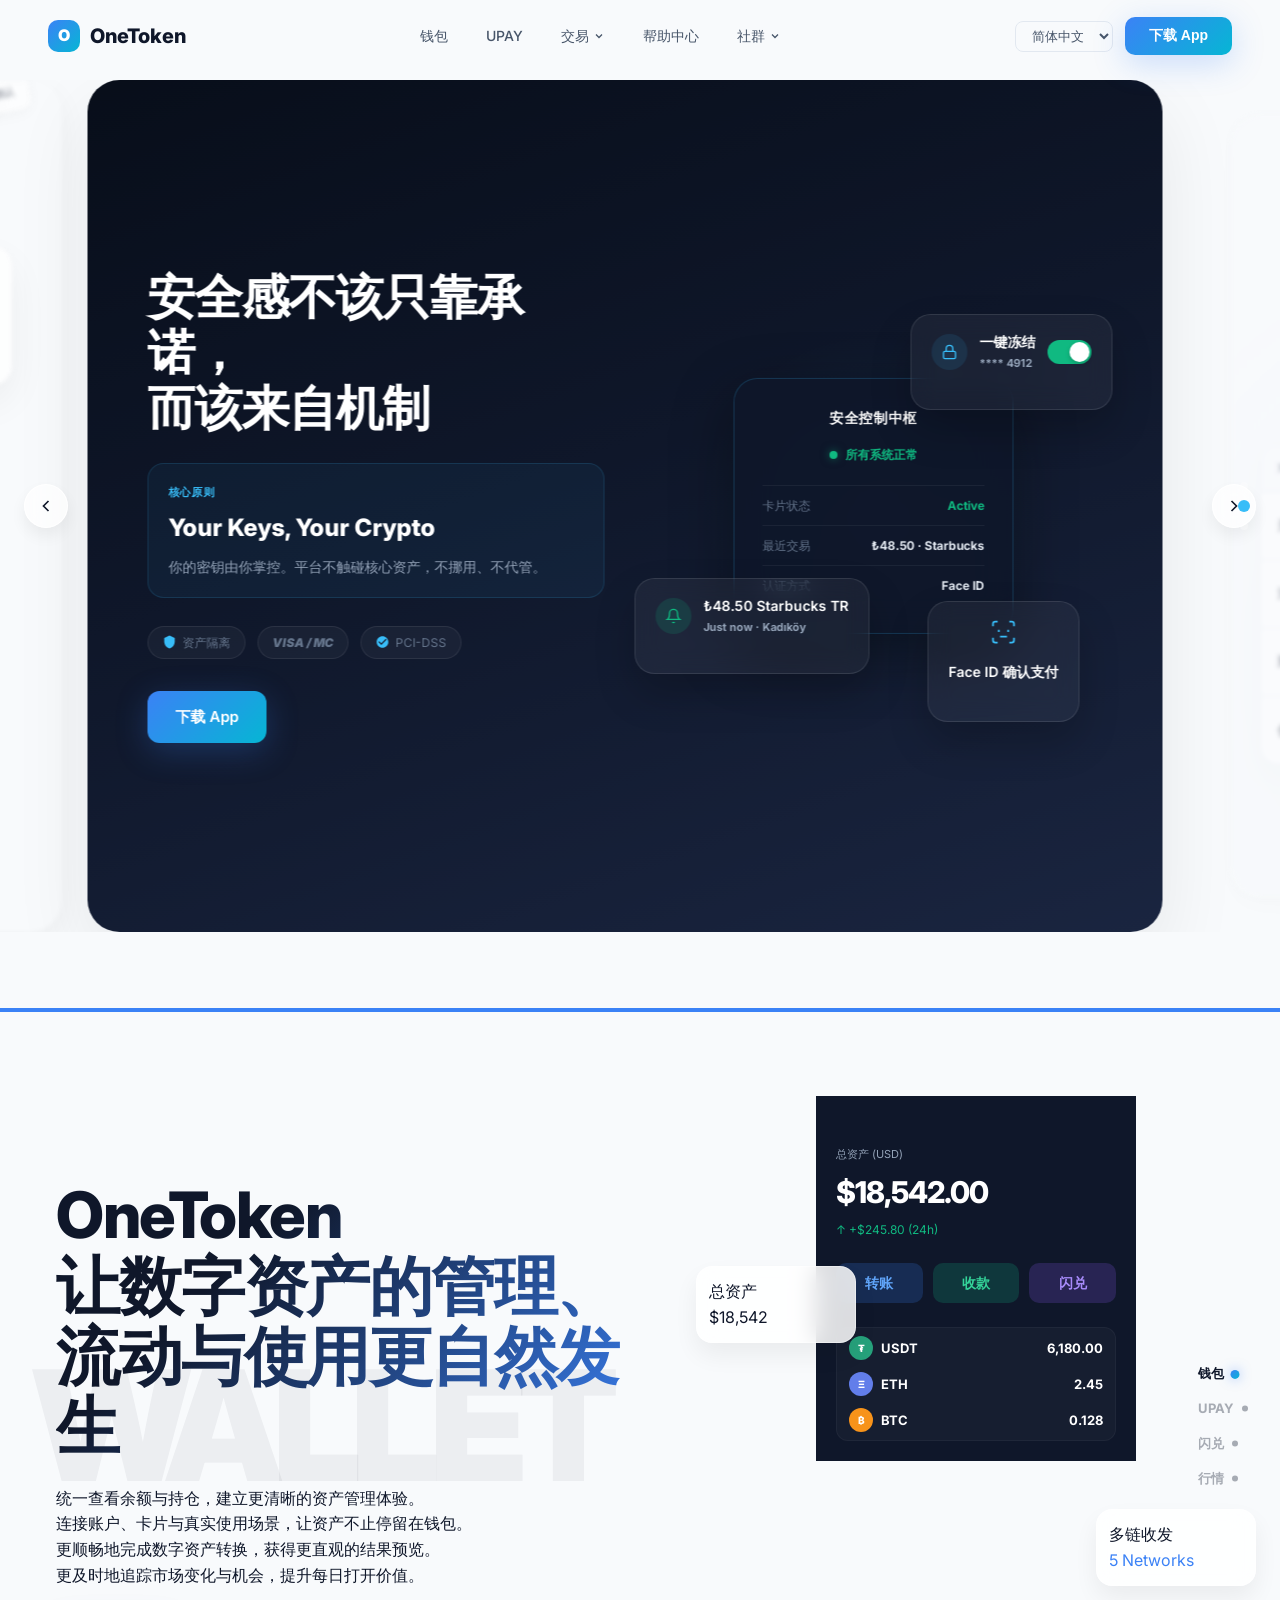
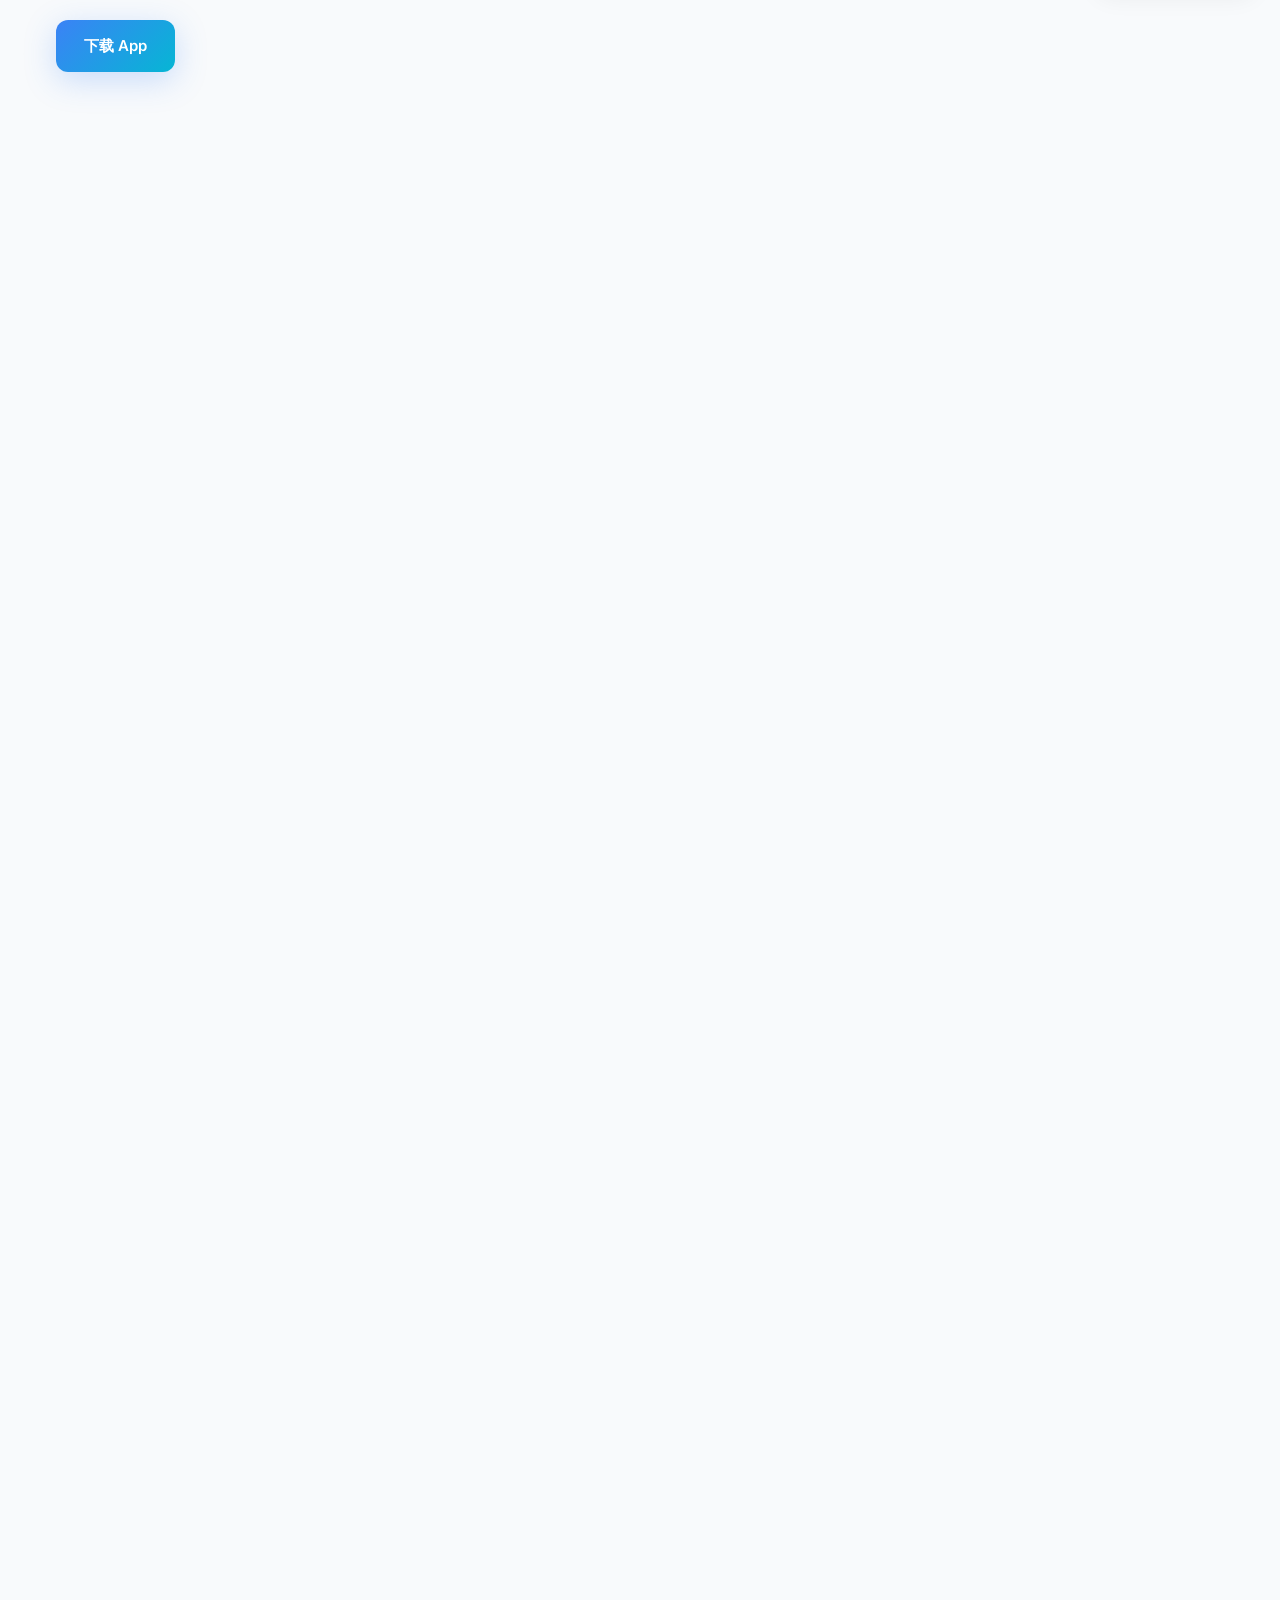
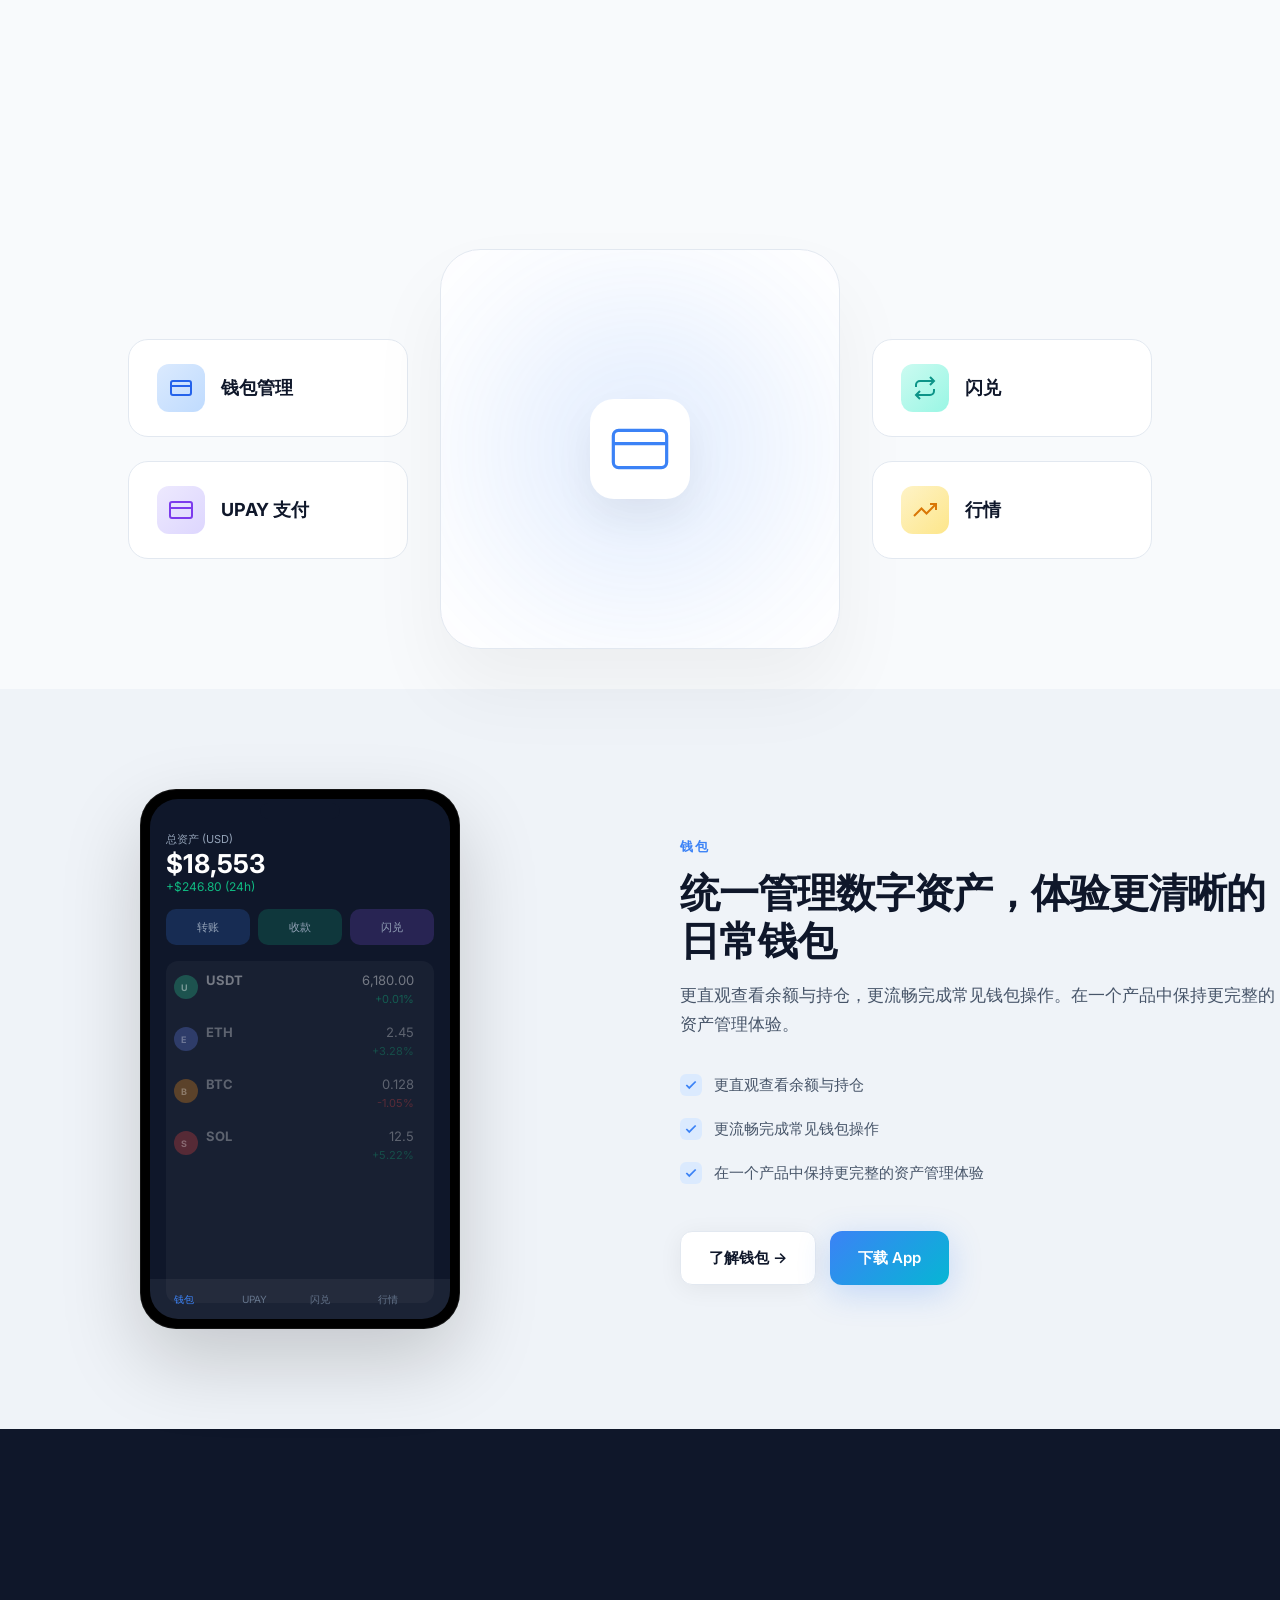
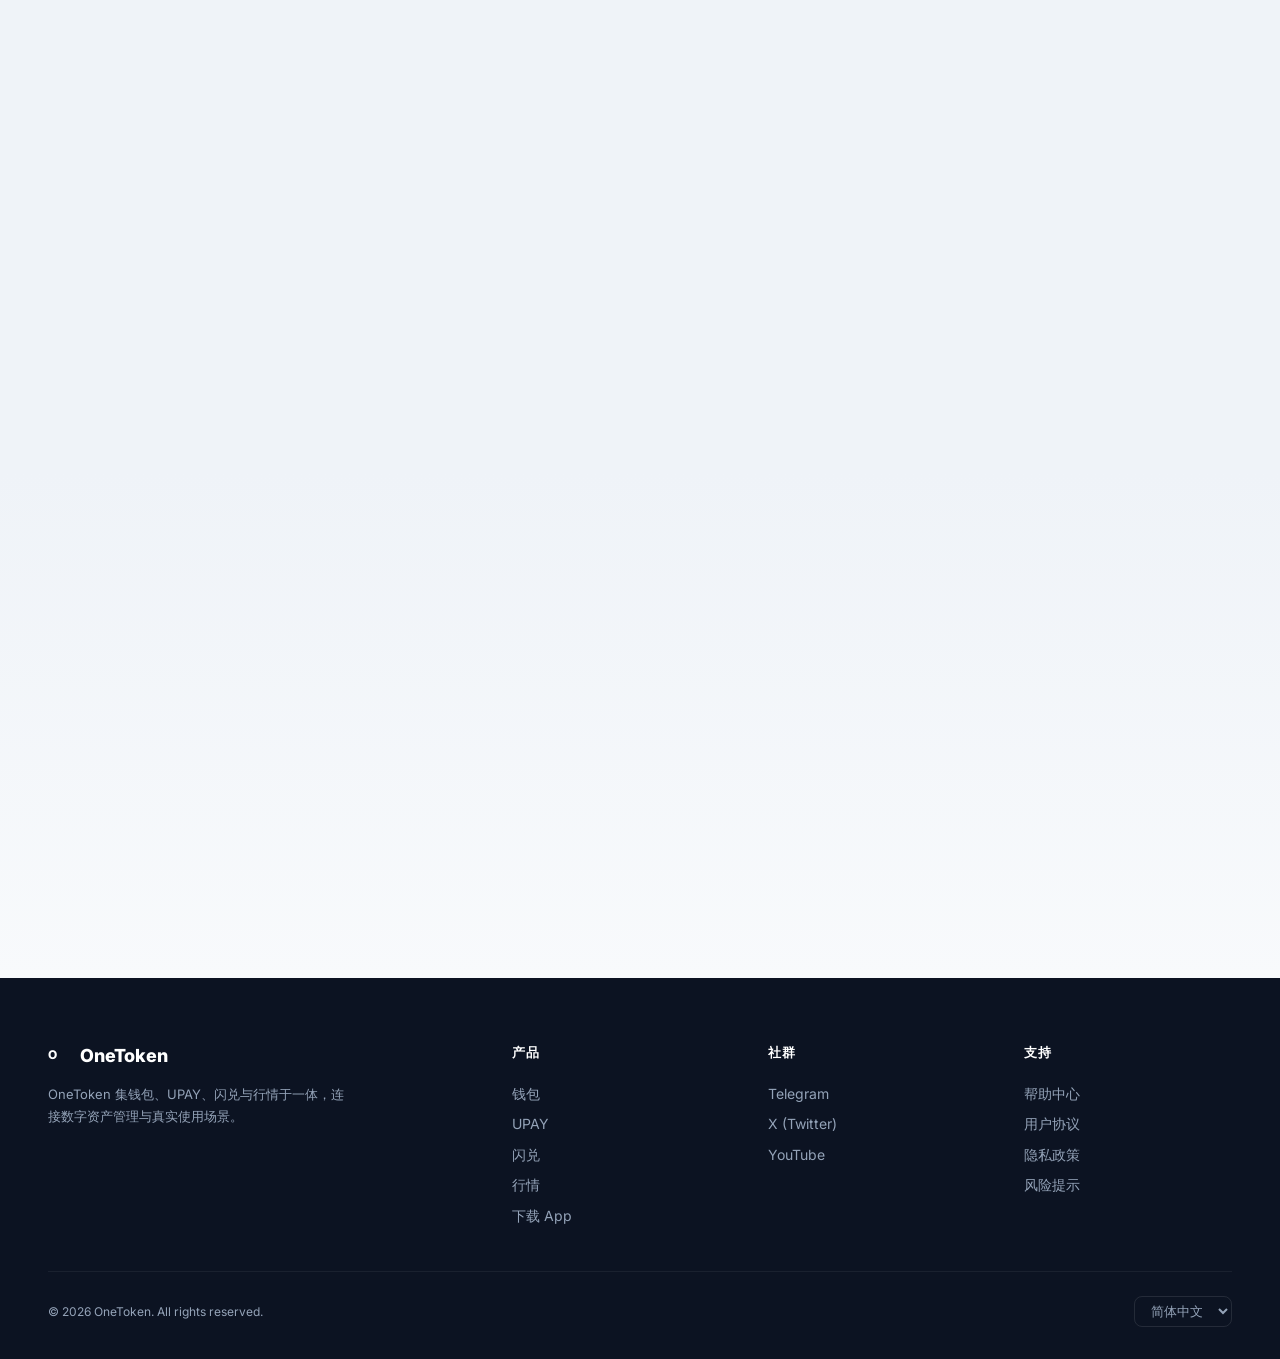
==== commit 38d7074d: "Add files via upload" ====
--- a/website.html
+++ b/website.html
@@ -69,11 +69,244 @@
     <button class="btn-download" onclick="showPage('download')">下载 App</button>
   </div>
 </header>
-
-<!-- ==================== HOME PAGE ==================== -->
-<div class="page active" id="page-home">
-
-<!-- Scroll Story Hero -->
+<!-- ==================== CINEMATIC HERO ==================== -->
+<div class="cinematic-hero-wrapper" id="cinematicHero">
+  <!-- Horizontal Auto-Scrolling Track -->
+  <div class="ch-track-container" id="chTrackContainer">
+    <div class="ch-track" id="chTrack">
+      
+      <!-- ======= Slide 1: Ecosystem ======= -->
+      <div class="ch-scene ch-scene-0" data-index="0">
+        <div class="ch-bg-layer eco-bg">
+          <div class="eco-far"></div>
+          <div class="eco-mid">
+            <div class="mid-card" style="top:6%;left:4%;transform:rotate(-8deg)">
+              <svg width="18" height="18" viewBox="0 0 24 24" fill="none" stroke="currentColor" stroke-width="1.5" opacity="0.5"><path d="M18 8h1a4 4 0 010 8h-1M2 8h16v9a4 4 0 01-4 4H6a4 4 0 01-4-4V8z"/></svg>
+              <span>Kahve ₺28</span>
+            </div>
+            <div class="mid-card" style="top:14%;right:6%;transform:rotate(6deg)">
+              <svg width="18" height="18" viewBox="0 0 24 24" fill="none" stroke="currentColor" stroke-width="1.5" opacity="0.5"><path d="M6 2L3 6v14a2 2 0 002 2h14a2 2 0 002-2V6l-3-4zM3 6h18"/></svg>
+              <span>Trendyol ₺340</span>
+            </div>
+            <div class="mid-card" style="bottom:18%;left:6%;transform:rotate(4deg)">
+              <svg width="18" height="18" viewBox="0 0 24 24" fill="none" stroke="currentColor" stroke-width="1.5" opacity="0.5"><path d="M21 10c0 7-9 13-9 13s-9-6-9-13a9 9 0 0118 0z"/><circle cx="12" cy="10" r="3"/></svg>
+              <span>Kadıköy, Istanbul</span>
+            </div>
+            <div class="mid-card" style="bottom:8%;right:10%;transform:rotate(-5deg)">
+              <svg width="18" height="18" viewBox="0 0 24 24" fill="none" stroke="currentColor" stroke-width="1.5" opacity="0.5"><rect x="2" y="5" width="20" height="14" rx="2"/><path d="M2 10h20"/></svg>
+              <span>Migros POS</span>
+            </div>
+            <div class="mid-card" style="top:50%;left:2%;transform:rotate(12deg)">
+              <span style="font-size:20px;font-weight:800;opacity:0.25;">₺</span>
+            </div>
+            <div class="mid-card" style="top:38%;right:3%;transform:rotate(-10deg)">
+              <svg width="16" height="16" viewBox="0 0 24 24" fill="none" stroke="currentColor" stroke-width="1.5" opacity="0.4"><path d="M4 4h16c1.1 0 2 .9 2 2v12c0 1.1-.9 2-2 2H4c-1.1 0-2-.9-2-2V6c0-1.1.9-2 2-2z"/><polyline points="22,6 12,13 2,6"/></svg>
+              <span>订阅确认</span>
+            </div>
+          </div>
+        </div>
+        <div class="ch-content section-inner eco-layout">
+          <div class="ch-text-zone eco-text">
+            <h1 class="ch-title">你的每一笔消费，<br>都在为你创造收益</h1>
+            <p class="ch-subtitle" style="max-width:420px;">消费不止是花钱，而是进入收益循环。钱包中的资产连接消费与奖励生态。</p>
+            <div class="ch-cta-group" style="margin-bottom:40px;">
+              <a class="btn btn-primary" onclick="showPage('download')">下载 App</a>
+            </div>
+            <div class="roi-data-card">
+              <div class="roi-card-header">
+                <svg width="16" height="16" viewBox="0 0 24 24" fill="none" stroke="currentColor" stroke-width="2"><path d="M22 12h-4l-3 9L9 3l-3 9H2"/></svg>
+                <span>动态收益测算</span>
+              </div>
+              <div class="roi-card-slider">
+                <div class="roi-slider-label">每月预计消费</div>
+                <div class="roi-slider-value" id="roiConsumption">10,000 TRY</div>
+                <input type="range" class="roi-range" min="1000" max="50000" step="1000" value="10000" oninput="updateRoiMock(this.value)">
+              </div>
+              <div class="roi-card-results">
+                <div class="roi-result-block rebate-block">
+                  <div class="r-label">预计返利</div>
+                  <div class="r-val" id="roiRebate">3.50 U</div>
+                </div>
+                <div class="roi-result-block yearly-block">
+                  <div class="r-label">年化累计权益</div>
+                  <div class="r-val" id="roiYearly">~42.00 U</div>
+                </div>
+              </div>
+            </div>
+          </div>
+          <div class="ch-visual-zone eco-visual">
+            <div class="eco-stage">
+               <div class="eco-device-core">
+                  <div class="composite-phone"><div class="phone-screen-glow"></div></div>
+                  <div class="composite-card">OneToken UPAY</div>
+               </div>
+               <svg class="eco-flow-lines" viewBox="0 0 600 600" fill="none">
+                 <path d="M300 180 L480 60" stroke="url(#fg1)" stroke-width="1.5" stroke-dasharray="6 4" opacity="0.25"/>
+                 <path d="M240 320 L60 380" stroke="url(#fg2)" stroke-width="1.5" stroke-dasharray="6 4" opacity="0.25"/>
+                 <path d="M340 420 L520 520" stroke="url(#fg3)" stroke-width="1.5" stroke-dasharray="6 4" opacity="0.25"/>
+                 <defs>
+                   <linearGradient id="fg1"><stop stop-color="#F59E0B" offset="0"/><stop stop-color="transparent" offset="1"/></linearGradient>
+                   <linearGradient id="fg2"><stop stop-color="#10B981" offset="0"/><stop stop-color="transparent" offset="1"/></linearGradient>
+                   <linearGradient id="fg3"><stop stop-color="#8B5CF6" offset="0"/><stop stop-color="transparent" offset="1"/></linearGradient>
+                 </defs>
+               </svg>
+               <div class="eco-pillar pillar-1">
+                 <div class="pillar-icon" style="background:rgba(245,158,11,0.1);color:#F59E0B;"><svg viewBox="0 0 24 24" width="24" height="24" fill="none" stroke="currentColor" stroke-width="1.5"><circle cx="12" cy="12" r="10"/><path d="M12 6v6l4 2"/></svg></div>
+                 <div class="pillar-body"><strong>持币生息 / 积分</strong><span>U 留在钱包，持续参与价值增长</span><div class="pillar-tag" style="background:rgba(245,158,11,0.08);color:#D97706;">资产留存也有收益</div></div>
+               </div>
+               <div class="eco-pillar pillar-2">
+                 <div class="pillar-icon" style="background:rgba(16,185,129,0.1);color:#10B981;"><svg viewBox="0 0 24 24" width="24" height="24" fill="none" stroke="currentColor" stroke-width="1.5"><path d="M4 4v5h.582m15.356 2A8.001 8.001 0 004.582 9m0 0H9m11 11v-5h-.581m0 0a8.003 8.003 0 01-15.357-2m15.357 2H15"/></svg></div>
+                 <div class="pillar-body"><strong>消费返利</strong><span>每次消费后，奖励自动回流生态</span><div class="pillar-tag" style="background:rgba(16,185,129,0.08);color:#059669;">边花边赚</div></div>
+               </div>
+               <div class="eco-pillar pillar-3">
+                 <div class="pillar-icon" style="background:rgba(139,92,246,0.1);color:#8B5CF6;"><svg viewBox="0 0 24 24" width="24" height="24" fill="none" stroke="currentColor" stroke-width="1.5"><path d="M17 20h5v-2a3 3 0 00-5.356-1.857M17 20H7m10 0v-2c0-.656-.126-1.283-.356-1.857M7 20H2v-2a3 3 0 015.356-1.857M7 20v-2c0-.656.126-1.283.356-1.857m0 0a5.002 5.002 0 019.288 0M15 7a3 3 0 11-6 0 3 3 0 016 0z"/></svg></div>
+                 <div class="pillar-body"><strong>邀请裂变</strong><span>邀请好友，共享手续费分红</span><div class="pillar-tag" style="background:rgba(139,92,246,0.08);color:#7C3AED;">Invite & Earn</div></div>
+               </div>
+            </div>
+          </div>
+        </div>
+      </div>
+      
+      <!-- ======= Slide 2: Security Control Hub ======= -->
+      <div class="ch-scene ch-scene-1" data-index="1">
+        <div class="ch-bg-layer" style="background: linear-gradient(160deg, #080E1A 0%, #0F172A 45%, #1A2540 100%);"></div>
+        <div class="ch-content section-inner dark-mode sec-hub-layout">
+          <div class="ch-text-zone sec-text">
+            <h1 class="ch-title">安全感不该只靠承诺，<br>而该来自机制</h1>
+            <div class="sec-principle">
+              <div class="principle-label">核心原则</div>
+              <div class="principle-title">Your Keys, Your Crypto</div>
+              <div class="principle-desc">你的密钥由你掌控。平台不触碰核心资产，不挪用、不代管。</div>
+            </div>
+            <div class="sec-trust-rail">
+              <div class="trust-item"><svg viewBox="0 0 24 24" width="14" height="14" fill="currentColor"><path d="M12 1L3 5v6c0 5.55 3.84 10.74 9 12 5.16-1.26 9-6.45 9-12V5l-9-4z"/></svg> 资产隔离</div>
+              <div class="trust-item" style="font-weight:900;font-style:italic;">VISA / MC</div>
+              <div class="trust-item"><svg viewBox="0 0 24 24" width="14" height="14" fill="currentColor"><path d="M12 2C6.48 2 2 6.48 2 12s4.48 10 10 10 10-4.48 10-10S17.52 2 12 2zm-2 15l-5-5 1.41-1.41L10 14.17l7.59-7.59L19 8l-9 9z"/></svg> PCI-DSS</div>
+            </div>
+            <div class="ch-cta-group">
+              <a class="btn btn-primary" onclick="showPage('download')">下载 App</a>
+            </div>
+          </div>
+          <div class="ch-visual-zone sec-visual">
+            <div class="sec-hub">
+              <div class="hub-center">
+                <div class="hub-glow"></div>
+                <div class="hub-screen">
+                  <div class="hub-title">安全控制中枢</div>
+                  <div class="hub-status"><span class="status-dot green"></span> 所有系统正常</div>
+                  <div class="hub-row"><span>卡片状态</span><strong style="color:#10B981;">Active</strong></div>
+                  <div class="hub-row"><span>最近交易</span><strong>₺48.50 · Starbucks</strong></div>
+                  <div class="hub-row"><span>认证方式</span><strong>Face ID</strong></div>
+                </div>
+              </div>
+              <div class="sec-orbit orbit-1 sec-ui-mockup">
+                <div class="mock-header">
+                  <div class="icon-circle"><svg width="16" height="16" viewBox="0 0 24 24" fill="none" stroke="currentColor" stroke-width="2"><rect x="3" y="11" width="18" height="11" rx="2" ry="2"/><path d="M7 11V7a5 5 0 0110 0v4"/></svg></div>
+                  <div><div class="m-title">一键冻结</div><div class="m-sub">**** 4912</div></div>
+                  <div class="m-toggle"><div class="m-knob"></div></div>
+                </div>
+              </div>
+              <div class="sec-orbit orbit-2 sec-ui-mockup" style="transition-delay:.12s">
+                <div class="mock-header">
+                  <div class="icon-circle" style="background:rgba(16,185,129,0.15);color:#10B981;"><svg width="16" height="16" viewBox="0 0 24 24" fill="none" stroke="currentColor" stroke-width="2"><path d="M18 8A6 6 0 006 8c0 7-3 9-3 9h18s-3-2-3-9"/><path d="M13.73 21a2 2 0 01-3.46 0"/></svg></div>
+                  <div><div class="m-title">₺48.50 Starbucks TR</div><div class="m-sub">Just now · Kadıköy</div></div>
+                </div>
+              </div>
+              <div class="sec-orbit orbit-3 sec-ui-mockup" style="transition-delay:.24s">
+                <div class="mock-header" style="justify-content:center;">
+                  <div style="text-align:center;">
+                    <svg width="28" height="28" viewBox="0 0 24 24" fill="none" stroke="#38BDF8" stroke-width="1.5" style="margin-bottom:8px;"><path d="M7 3H5a2 2 0 00-2 2v2m14-4h2a2 2 0 012 2v2M3 17v2a2 2 0 002 2h2m10 0h2a2 2 0 002-2v-2M8 10v2m8-2v2M9 16h6"/></svg>
+                    <div class="m-title">Face ID 确认支付</div>
+                  </div>
+                </div>
+              </div>
+            </div>
+          </div>
+        </div>
+      </div>
+      
+      <div class="ch-scene ch-scene-2" data-index="2">
+        <div class="ch-bg-layer" style="background: radial-gradient(circle at 30% 70%, rgba(16,185,129,0.05) 0%, transparent 50%), #F8FAFC;"></div>
+        <div class="ch-content section-inner full-width-content">
+          <div class="ch-text-zone center-aligned">
+            <h1 class="ch-title">3 步简单入驻，零门槛消费</h1>
+            <p class="ch-subtitle">从下载到畅享本地生活消费，仅需极简流程。</p>
+            <div class="ch-onboarding-steps">
+               <div class="cb-step"><div class="num">1</div><div class="step-content"><div class="s-head">极简注册</div><div class="s-desc">下载 App 并完成认证</div></div></div>
+               <div class="cb-line"></div>
+               <div class="cb-step"><div class="num">2</div><div class="step-content"><div class="s-head">充值资产</div><div class="s-desc">预留 USDT 作为资金</div></div></div>
+               <div class="cb-line"></div>
+               <div class="cb-step"><div class="num">3</div><div class="step-content"><div class="s-head">绑定支付</div><div class="s-desc">Apple Pay / Google Pay 即可开始消费</div></div></div>
+            </div>
+            <div class="ch-bottom-layout">
+               <div class="compare-board">
+                 <div class="compare-row compare-header">
+                   <div class="compare-dim">对比维度</div>
+                   <div class="compare-brand">OneToken U卡</div>
+                   <div class="compare-alt">传统银行</div>
+                 </div>
+                 <div class="compare-row">
+                   <div class="compare-dim">开卡成本</div>
+                   <div class="compare-brand"><span class="chip chip-green">0 月费</span></div>
+                   <div class="compare-alt"><span class="chip chip-red">高工本费+年费</span></div>
+                 </div>
+                 <div class="compare-row">
+                   <div class="compare-dim">汇损结构</div>
+                   <div class="compare-brand"><span class="chip chip-green">透明·低汇损</span></div>
+                   <div class="compare-alt"><span class="chip chip-red">~3%隐藏点差</span></div>
+                 </div>
+                 <div class="compare-row">
+                   <div class="compare-dim">到账体验</div>
+                   <div class="compare-brand"><span class="chip chip-green">即付即扣·秒级</span></div>
+                   <div class="compare-alt"><span class="chip chip-red">T+1延迟</span></div>
+                 </div>
+                 <div class="compare-row">
+                   <div class="compare-dim">使用门槛</div>
+                   <div class="compare-brand"><span class="chip chip-green">极低门槛</span></div>
+                   <div class="compare-alt"><span class="chip chip-red">审批复杂</span></div>
+                 </div>
+               </div>
+               <div class="ch-scenario-grid">
+                 <div class="ch-scenario-header"><div class="scenario-accent-bar"></div><h3>支持的本地消费场景</h3><p>覆盖土耳其日常高频消费与提现</p></div>
+                 <div class="scene-grid-inner">
+                   <div class="mat-card"><svg width="20" height="20" viewBox="0 0 24 24" fill="none" stroke="currentColor" stroke-width="2"><rect x="2" y="5" width="20" height="14" rx="2"/><path d="M2 10h20"/></svg><div><strong>POS 终端</strong><span>本地商户刷卡</span></div></div>
+                   <div class="mat-card"><svg width="20" height="20" viewBox="0 0 24 24" fill="none" stroke="currentColor" stroke-width="2"><path d="M12 2v20M17 5H9.5a3.5 3.5 0 000 7h5a3.5 3.5 0 010 7H6"/></svg><div><strong>ATM 取现</strong><span>本地提取里拉</span></div></div>
+                   <div class="mat-card"><svg width="20" height="20" viewBox="0 0 24 24" fill="none" stroke="currentColor" stroke-width="2"><path d="M6 2L3 6v14a2 2 0 002 2h14a2 2 0 002-2V6l-3-4zM3 6h18M16 10a4 4 0 01-8 0"/></svg><div><strong>外卖电商</strong><span>高频线上消费</span></div></div>
+                   <div class="mat-card"><svg width="20" height="20" viewBox="0 0 24 24" fill="none" stroke="currentColor" stroke-width="2"><path d="M12 4v16m8-8H4"/></svg><div><strong>订阅服务</strong><span>Netflix / Spotify</span></div></div>
+                 </div>
+               </div>
+            </div>
+            <div class="ch-cta-group center-aligned" style="margin-top:32px;">
+              <a class="btn btn-primary" onclick="showPage('download')">下载 App 加入生态</a>
+            </div>
+          </div>
+        </div>
+      </div>
+      </div>
+      
+    </div>
+    
+    <!-- Navigation / Progress UI -->
+    <div class="ch-nav-group">
+      <button class="ch-nav-btn ch-nav-prev" id="chBtnPrev">
+        <svg width="20" height="20" viewBox="0 0 24 24" fill="none" stroke="currentColor" stroke-width="2"><polyline points="15 18 9 12 15 6"/></svg>
+      </button>
+      <button class="ch-nav-btn ch-nav-next" id="chBtnNext">
+        <svg width="20" height="20" viewBox="0 0 24 24" fill="none" stroke="currentColor" stroke-width="2"><polyline points="9 18 15 12 9 6"/></svg>
+      </button>
+    </div>
+    <div class="ch-timer-container">
+      <div class="ch-timer-bar" id="chTimerBar"></div>
+    </div>
+    <div class="ch-progress-indicator">
+      <div class="ch-dot active" data-index="0"></div>
+      <div class="ch-dot" data-index="1"></div>
+      <div class="ch-dot" data-index="2"></div>
+    </div>
+  </div>
+</div>
+<!-- ==================== PRODUCT OVERVIEW ==================== -->
+<!-- Product Overview Hero -->
 <div class="home-story-wrapper" id="homeStoryWrapper">
   <div class="home-story-sticky">
     
@@ -364,7 +597,7 @@
     <div class="upay-tabs" style="justify-content:center;">
       <button class="upay-tab active" onclick="switchUpayTab(0)">虚拟卡 / 实体卡</button>
       <button class="upay-tab" onclick="switchUpayTab(1)">充值与使用</button>
-      <button class="upay-tab" onclick="switchUpayTab(2)">灵活计划 / 周期计划</button>
+      <button class="upay-tab" onclick="switchUpayTab(2)">灵活计划</button>
       <button class="upay-tab" onclick="switchUpayTab(3)">合伙中心 / 津贴</button>
     </div>
     <div id="upayPanels">
@@ -392,10 +625,10 @@
         </div>
       </div>
       <div class="upay-panel">
-        <div style="flex:1;"><h3 style="font-size:22px;font-weight:700;color:#fff;margin-bottom:12px;">灵活计划 & 周期计划</h3><p style="color:#94A3B8;line-height:1.7;">灵活计划随存随取，灵活奖励每日发放；周期计划参与 90 天，周期奖励更丰厚。奖励发放至 UPAY账户 或转入灵活计划。</p></div>
+        <div style="flex:1;"><h3 style="font-size:22px;font-weight:700;color:#fff;margin-bottom:12px;">灵活计划</h3><p style="color:#94A3B8;line-height:1.7;">灵活计划支持随存随取，奖励每日发放至 UPAY账户。奖励可保留或自动回投灵活计划继续增长。</p></div>
         <div style="flex:1;display:flex;gap:16px;justify-content:center;">
           <div class="upay-card-float ui-card-dark ui-card" style="width:200px;"><div style="font-size:12px;color:#94A3B8;">灵活计划</div><div style="font-size:20px;font-weight:800;color:#fff;margin:8px 0;">$5,000</div><div style="font-size:12px;color:#10B981;">灵活奖励 +$3.42/日</div><div style="margin-top:12px;padding:8px;background:rgba(16,185,129,0.1);border-radius:8px;font-size:11px;color:#10B981;">APY 4.5%</div></div>
-          <div class="upay-card-float ui-card-dark ui-card" style="width:200px;animation-delay:-3s;"><div style="font-size:12px;color:#94A3B8;">周期计划 (90天)</div><div style="font-size:20px;font-weight:800;color:#fff;margin:8px 0;">$10,000</div><div style="font-size:12px;color:#8B5CF6;">周期奖励 +$12.33/日</div><div style="margin-top:12px;padding:8px;background:rgba(139,92,246,0.1);border-radius:8px;font-size:11px;color:#A78BFA;">APY 12.5%</div></div>
+          <div class="upay-card-float ui-card-dark ui-card" style="width:200px;animation-delay:-3s;"><div style="font-size:12px;color:#94A3B8;">自动回投</div><div style="font-size:20px;font-weight:800;color:#fff;margin:8px 0;">$1,286.50</div><div style="font-size:12px;color:#8B5CF6;">累计奖励自动复投</div><div style="margin-top:12px;padding:8px;background:rgba(139,92,246,0.1);border-radius:8px;font-size:11px;color:#A78BFA;">持续增长</div></div>
         </div>
       </div>
       <div class="upay-panel">
--- a/website.css
+++ b/website.css
@@ -1438,10 +1438,436 @@
   .record-grid { grid-template-columns: 1fr; }
   .help-article-grid { grid-template-columns: 1fr; }
 }
+/* ========== CINEMATIC HERO ========== */
+.cinematic-hero-wrapper {
+  position: relative;
+  width: 100%;
+  overflow: hidden;
+  background: var(--bg-primary);
+  padding: 80px 0;
+}
+.ch-track-container {
+  width: 100vw;
+  overflow: hidden;
+  position: relative;
+  cursor: grab;
+}
+.ch-track {
+  display: flex;
+  align-items: stretch;
+  transition: transform 0.8s cubic-bezier(0.25, 1, 0.5, 1);
+  will-change: transform;
+}
+.ch-scene {
+  flex: 0 0 84vw;
+  max-width: 1400px;
+  margin: 0 1vw;
+  position: relative;
+  opacity: 0.3;
+  filter: blur(2px);
+  transform: scale(0.92);
+  border-radius: 32px;
+  overflow: hidden;
+  box-shadow: 0 10px 30px rgba(0,0,0,0.05);
+  transition: all 0.6s cubic-bezier(0.25, 1, 0.5, 1);
+  min-height: clamp(620px, 72vh, 760px);
+  box-sizing: border-box;
+}
+.ch-scene.active {
+  opacity: 1;
+  filter: blur(0);
+  transform: scale(1);
+  box-shadow: 0 30px 80px rgba(0,0,0,0.08);
+  z-index: 10;
+}
+.ch-bg-layer { position: absolute; inset: 0; z-index: 1; }
+.ch-content { position: relative; z-index: 5; display: grid; grid-template-columns: minmax(360px, 1fr) minmax(360px, 1fr); gap: 40px; align-items: center; padding: 60px; height: 100%; max-width: 1280px; width: 100%; margin: 0 auto; box-sizing: border-box; }
+.ch-content.full-width-content { grid-template-columns: 1fr; max-width: 1140px; display: flex; flex-direction: column; justify-content: center; }
+.ch-text-zone { max-width: 580px; }
+.ch-text-zone.center-aligned { margin: 0 auto; display: flex; flex-direction: column; align-items: center; }
+.ch-title { font-size: 48px; line-height: 1.15; margin-bottom: 20px; letter-spacing: -0.02em; }
+.ch-subtitle { font-size: 18px; line-height: 1.6; color: var(--text-secondary); margin-bottom: 32px; }
+.ch-cta-group { display: flex; gap: 16px; flex-wrap: wrap; }
+.ch-cta-group.center-aligned { justify-content: center; }
+.ch-content.dark-mode .ch-title, .ch-content.dark-mode .ch-subtitle { color: #fff; }
+
+/* ===== Scene 1: Ecosystem – Far/Mid/Near ===== */
+.eco-bg { position: relative; background: #F8FAFC; }
+.eco-far { position: absolute; inset: 0; background: radial-gradient(circle at 60% 30%, rgba(59,130,246,0.06) 0%, transparent 60%), radial-gradient(circle at 20% 80%, rgba(245,158,11,0.04) 0%, transparent 50%); z-index: 1; }
+.eco-mid { position: absolute; inset: 0; z-index: 2; pointer-events: none; }
+.mid-card {
+  position: absolute; display: flex; align-items: center; gap: 8px;
+  background: rgba(255,255,255,0.5); backdrop-filter: blur(8px); -webkit-backdrop-filter: blur(8px);
+  border: 1px solid rgba(255,255,255,0.7); border-radius: 10px;
+  padding: 8px 14px; font-size: 11px; color: rgba(15,23,42,0.35); font-weight: 600;
+  box-shadow: 0 4px 16px rgba(0,0,0,0.03);
+}
+.mid-card svg { color: rgba(15,23,42,0.25); flex-shrink: 0; }
+
+/* ROI Data Card (Glass Panel) */
+.roi-data-card {
+  width: 100%; max-width: 400px;
+  background: rgba(255,255,255,0.6); backdrop-filter: blur(20px); -webkit-backdrop-filter: blur(20px);
+  border: 1px solid rgba(255,255,255,0.8); border-radius: 20px;
+  padding: 24px; box-shadow: 0 16px 40px rgba(0,0,0,0.04); box-sizing: border-box;
+}
+.roi-card-header { display: flex; align-items: center; gap: 8px; font-size: 13px; font-weight: 700; color: var(--text-secondary); margin-bottom: 20px; text-transform: uppercase; letter-spacing: 0.04em; }
+.roi-card-header svg { color: var(--accent); }
+.roi-card-slider { margin-bottom: 20px; }
+.roi-slider-label { font-size: 12px; color: var(--text-secondary); margin-bottom: 4px; }
+.roi-slider-value { font-size: 20px; font-weight: 800; color: var(--text-primary); margin-bottom: 12px; }
+.roi-range { width: 100%; cursor: pointer; accent-color: var(--accent); height: 6px; }
+.roi-card-results { display: flex; gap: 12px; }
+.roi-result-block { flex: 1; padding: 16px; border-radius: 14px; text-align: center; }
+.rebate-block { background: rgba(16,185,129,0.06); border: 1px solid rgba(16,185,129,0.12); }
+.yearly-block { background: rgba(245,158,11,0.06); border: 1px solid rgba(245,158,11,0.12); }
+.roi-result-block .r-label { font-size: 11px; color: var(--text-secondary); margin-bottom: 6px; }
+.rebate-block .r-val { font-size: 24px; font-weight: 800; color: #10B981; }
+.yearly-block .r-val { font-size: 24px; font-weight: 800; color: #F59E0B; }
+
+/* Eco Visual Stage */
+.eco-visual { position: relative; min-height: 500px; display: flex; align-items: center; justify-content: center; }
+.eco-stage { position: relative; width: 100%; height: 100%; min-height: 500px; }
+.eco-device-core { position: absolute; left: 50%; top: 50%; transform: translate(-50%, -50%); z-index: 5; }
+.composite-phone { width: 180px; height: 370px; background: #0F172A; border-radius: 32px; border: 6px solid #1E293B; box-shadow: 0 40px 80px rgba(0,0,0,0.25); position: relative; overflow: hidden; }
+.phone-screen-glow { position: absolute; inset: 8px; border-radius: 24px; background: linear-gradient(180deg, rgba(59,130,246,0.15) 0%, rgba(16,185,129,0.08) 100%); }
+.composite-card { position: absolute; width: 190px; height: 120px; background: linear-gradient(135deg, #1E293B, #0F172A); border-radius: 14px; color: #fff; padding: 16px; box-shadow: 0 16px 40px rgba(0,0,0,0.3); z-index: 6; font-weight: 700; font-size: 14px; border: 1px solid rgba(255,255,255,0.1); right: -60px; bottom: -20px; transform: rotate(6deg); }
+.eco-flow-lines { position: absolute; inset: 0; width: 100%; height: 100%; z-index: 3; pointer-events: none; }
+
+/* Incentive Pillars – separated positions */
+.eco-pillar {
+  position: absolute; z-index: 10;
+  background: rgba(255,255,255,0.75); backdrop-filter: blur(16px); -webkit-backdrop-filter: blur(16px);
+  border: 1px solid rgba(255,255,255,0.9); border-radius: 20px;
+  padding: 20px; width: 230px;
+  box-shadow: 0 16px 40px rgba(0,0,0,0.06);
+  display: flex; gap: 14px; align-items: flex-start;
+  transition: transform 0.4s ease, box-shadow 0.4s ease;
+}
+.eco-pillar:hover { transform: translateY(-4px); box-shadow: 0 24px 56px rgba(0,0,0,0.1); }
+.pillar-icon { width: 44px; height: 44px; border-radius: 12px; display: flex; align-items: center; justify-content: center; flex-shrink: 0; }
+.pillar-body strong { display: block; font-size: 15px; font-weight: 700; margin-bottom: 4px; color: var(--text-primary); }
+.pillar-body span { display: block; font-size: 12px; color: var(--text-secondary); line-height: 1.4; margin-bottom: 8px; }
+.pillar-tag { display: inline-block; font-size: 11px; font-weight: 600; padding: 4px 10px; border-radius: 6px; }
+.pillar-1 { top: -10px; right: -10px; }
+.pillar-2 { left: -20px; bottom: 30%; }
+.pillar-2:hover { transform: translateY(-4px); }
+.pillar-3 { bottom: -10px; left: 10px; }
+
+/* ===== Scene 2: Security Control Hub ===== */
+.sec-hub-layout { grid-template-columns: minmax(320px, 1fr) minmax(380px, 1fr); }
+.sec-principle { margin: 28px 0; padding: 20px; border-radius: 16px; background: rgba(56,189,248,0.06); border: 1px solid rgba(56,189,248,0.15); }
+.principle-label { font-size: 11px; font-weight: 700; text-transform: uppercase; letter-spacing: 0.08em; color: #38BDF8; margin-bottom: 8px; }
+.principle-title { font-size: 24px; font-weight: 800; color: #fff; margin-bottom: 8px; }
+.principle-desc { font-size: 14px; color: #94A3B8; line-height: 1.5; }
+.sec-trust-rail { display: flex; gap: 12px; margin-bottom: 32px; flex-wrap: wrap; }
+.trust-item { display: flex; align-items: center; gap: 6px; font-size: 12px; color: #64748B; background: rgba(255,255,255,0.04); border: 1px solid rgba(255,255,255,0.08); padding: 6px 14px; border-radius: 20px; }
+.trust-item svg { color: #38BDF8; }
+
+.sec-visual { display: flex; align-items: center; justify-content: center; min-height: 480px; }
+.sec-hub { position: relative; width: 100%; min-height: 480px; }
+.hub-center { position: absolute; left: 50%; top: 50%; transform: translate(-50%, -50%); z-index: 5; }
+.hub-glow { position: absolute; inset: -40px; border-radius: 32px; background: radial-gradient(circle, rgba(56,189,248,0.08) 0%, transparent 70%); animation: hubBreathe 4s ease-in-out infinite; z-index: -1; }
+@keyframes hubBreathe { 0%,100% { opacity: 0.5; transform: scale(1); } 50% { opacity: 1; transform: scale(1.05); } }
+.hub-screen { width: 280px; background: rgba(15,23,42,0.9); border: 1px solid rgba(56,189,248,0.2); border-radius: 24px; padding: 28px; backdrop-filter: blur(20px); -webkit-backdrop-filter: blur(20px); box-shadow: 0 20px 60px rgba(0,0,0,0.4); }
+.hub-title { font-size: 14px; font-weight: 800; color: #fff; margin-bottom: 16px; text-align: center; letter-spacing: 0.04em; }
+.hub-status { display: flex; align-items: center; gap: 8px; font-size: 12px; color: #10B981; margin-bottom: 20px; justify-content: center; font-weight: 600; }
+.status-dot { width: 8px; height: 8px; border-radius: 50%; display: inline-block; }
+.status-dot.green { background: #10B981; box-shadow: 0 0 8px rgba(16,185,129,0.5); }
+.hub-row { display: flex; justify-content: space-between; padding: 10px 0; border-top: 1px solid rgba(255,255,255,0.06); }
+.hub-row span { font-size: 12px; color: #64748B; }
+.hub-row strong { font-size: 12px; color: #E2E8F0; }
+
+.sec-orbit { position: absolute; z-index: 10; }
+.orbit-1 { top: 10%; right: -10px; }
+.orbit-2 { bottom: 15%; left: -10px; }
+.orbit-3 { bottom: 5%; right: 5%; }
+
+/* Shared mockup styles (used by Scene 2 orbits) */
+.sec-ui-mockup { background: rgba(255,255,255,0.05); border: 1px solid rgba(255,255,255,0.1); border-radius: 20px; padding: 16px 20px; color: #fff; transform: translateY(20px); opacity: 0; transition: transform 0.6s ease, opacity 0.6s ease; backdrop-filter: blur(12px); -webkit-backdrop-filter: blur(12px); box-shadow: 0 20px 40px rgba(0,0,0,0.2); }
+.ch-scene.active .sec-ui-mockup { transform: translateY(0); opacity: 1; }
+.mock-header { display: flex; align-items: center; gap: 12px; }
+.icon-circle { width: 36px; height: 36px; border-radius: 50%; background: rgba(56,189,248,0.1); color: #38BDF8; display: flex; align-items: center; justify-content: center; flex-shrink: 0; }
+.m-title { font-size: 14px; font-weight: 600; margin-bottom: 2px; }
+.m-sub { font-size: 11px; color: #94A3B8; }
+.m-toggle { margin-left: auto; width: 44px; height: 24px; background: #10B981; border-radius: 12px; position: relative; }
+.m-knob { position: absolute; width: 20px; height: 20px; background: #fff; border-radius: 50%; right: 2px; top: 2px; box-shadow: 0 2px 4px rgba(0,0,0,0.2); }
+
+/* ===== Scene 3: Onboarding ===== */
+.ch-onboarding-steps { display: flex; align-items: flex-start; justify-content: center; gap: 16px; margin: 0 auto 48px; max-width: 800px; width: 100%; }
+.cb-step { display: flex; flex-direction: column; align-items: center; gap: 16px; text-align: center; flex: 1; min-width: 130px; }
+.cb-step .num { width: 32px; height: 32px; border-radius: 50%; background: var(--accent); color: #fff; font-weight: 700; display: flex; align-items: center; justify-content: center; font-size: 14px; flex-shrink: 0; box-shadow: 0 4px 12px rgba(59,130,246,0.3); }
+.cb-step .step-content { display: flex; flex-direction: column; gap: 4px; }
+.cb-step .s-head { font-size: 16px; font-weight: 700; color: var(--text-primary); }
+.cb-step .s-desc { font-size: 13px; color: var(--text-secondary); line-height: 1.4; }
+.cb-line { flex: 1; height: 2px; background: rgba(15,23,42,0.1); margin-top: 15px; }
+
+.ch-bottom-layout{
+  display:flex;
+  align-items:flex-start;
+  justify-content:center;
+  gap:32px;
+  width:100%;
+  max-width:1080px;
+  margin:0 auto;
+}
+
+.compare-board{
+  flex:0 0 620px;
+  width:620px;
+  max-width:620px;
+  border-radius:20px;
+  overflow:hidden;
+  border:1px solid var(--border);
+  box-shadow:0 16px 32px rgba(0,0,0,0.03);
+  background:#fff;
+}
+
+.compare-row{
+  display:grid;
+  grid-template-columns:132px 228px 260px;
+}
+
+.compare-header{
+  background:#F8FAFC;
+}
+
+.compare-header .compare-dim,
+.compare-header .compare-brand,
+.compare-header .compare-alt{
+  padding:16px 18px;
+  font-size:12px;
+  font-weight:700;
+  color:var(--text-secondary);
+  letter-spacing:0.02em;
+  border-bottom:1px solid var(--border);
+  white-space:nowrap;
+}
+
+.compare-header .compare-brand{
+  background:rgba(59,130,246,0.06);
+  color:#2563EB;
+}
+
+.compare-row:not(.compare-header) .compare-dim,
+.compare-row:not(.compare-header) .compare-brand,
+.compare-row:not(.compare-header) .compare-alt{
+  min-height:74px;
+  padding:14px 18px;
+  border-bottom:1px solid var(--border);
+}
+
+.compare-row:last-child .compare-dim,
+.compare-row:last-child .compare-brand,
+.compare-row:last-child .compare-alt{
+  border-bottom:none;
+}
+
+.compare-row:not(.compare-header) .compare-dim{
+  display:flex;
+  align-items:center;
+  gap:10px;
+  font-size:14px;
+  font-weight:600;
+  color:var(--text-primary);
+  white-space:nowrap;
+}
+
+.compare-row:not(.compare-header) .compare-brand,
+.compare-row:not(.compare-header) .compare-alt{
+  display:flex;
+  align-items:center;
+  justify-content:flex-start;
+  background:none;
+}
+
+.compare-row:not(.compare-header) .compare-brand{
+  background:rgba(59,130,246,0.03);
+}
+
+.compare-dim svg{
+  flex:0 0 14px;
+  color:var(--text-secondary);
+}
+
+.chip{
+  display:inline-flex;
+  align-items:center;
+  justify-content:center;
+  height:30px;
+  padding:0 12px;
+  border-radius:999px;
+  font-size:13px;
+  font-weight:700;
+  line-height:1;
+  white-space:nowrap;
+}
+
+.chip-green{
+  background:rgba(16,185,129,0.10);
+  color:#059669;
+}
+
+.chip-red{
+  background:rgba(239,68,68,0.08);
+  color:#B91C1C;
+}
+
+.ch-scenario-grid{
+  flex:0 0 360px;
+  width:360px;
+  min-width:360px;
+  display:flex;
+  flex-direction:column;
+  gap:16px;
+}
+
+.ch-scenario-header{
+  position:relative;
+  padding-left:16px;
+}
+
+.scenario-accent-bar{
+  position:absolute;
+  left:0;
+  top:2px;
+  width:4px;
+  height:32px;
+  background:var(--accent);
+  border-radius:2px;
+}
+
+.ch-scenario-header h3{
+  font-size:20px;
+  font-weight:800;
+  margin-bottom:4px;
+}
+
+.ch-scenario-header p{
+  font-size:13px;
+  color:var(--text-secondary);
+  line-height:1.5;
+}
+
+.scene-grid-inner{
+  display:grid;
+  grid-template-columns:repeat(2, 1fr);
+  gap:14px;
+}
+
+.mat-card{
+  background:#fff;
+  border:1px solid var(--border);
+  border-radius:14px;
+  padding:16px;
+  display:flex;
+  flex-direction:column;
+  gap:8px;
+  box-shadow:0 4px 12px rgba(0,0,0,0.02);
+}
+
+.mat-card strong{
+  font-size:14px;
+  display:block;
+  margin-bottom:2px;
+}
+
+.mat-card span{
+  font-size:12px;
+  color:var(--text-secondary);
+  line-height:1.45;
+}
+
+/* Navigation and Progress */
+.ch-nav-group { position: absolute; top: 50%; left: 0; width: 100%; display: flex; justify-content: space-between; transform: translateY(-50%); padding: 0 24px; z-index: 20; pointer-events: none; }
+.ch-nav-btn { pointer-events: auto; width: 44px; height: 44px; border-radius: 50%; background: rgba(255,255,255,0.7); backdrop-filter: blur(8px); -webkit-backdrop-filter: blur(8px); border: 1px solid rgba(255,255,255,0.9); display: flex; align-items: center; justify-content: center; cursor: pointer; color: var(--text-primary); transition: all 0.3s ease; box-shadow: 0 8px 16px rgba(0,0,0,0.06); }
+.ch-nav-btn:hover { background: #fff; box-shadow: 0 12px 24px rgba(0,0,0,0.1); transform: scale(1.05); }
+
+.ch-timer-container { position: absolute; bottom: 0; left: 0; width: 100%; height: 4px; background: rgba(15,23,42,0.05); z-index: 20; }
+.ch-timer-bar { height: 100%; width: 0; background: var(--accent); transition: width 0.1s linear; }
+
+/* Progress Indicator */
+.ch-progress-indicator { position: absolute; right: 32px; top: 50%; transform: translateY(-50%); z-index: 20; display: flex; flex-direction: column; gap: 12px; }
+.ch-dot { width: 8px; height: 8px; border-radius: 50%; background: rgba(15,23,42,0.2); transition: all 0.3s ease; cursor: pointer; }
+.ch-dot.light { background: rgba(255,255,255,0.3); }
+.ch-dot.active { background: var(--accent); transform: scale(1.5); }
+.ch-dot.active.light { background: #38BDF8; }
+
+@media (max-width: 1024px) {
+  .cinematic-hero-wrapper { padding: 40px 0; }
+  .ch-track-container { width: 100%; overflow-x: auto; scroll-snap-type: x mandatory; -webkit-overflow-scrolling: touch; scrollbar-width: none; }
+  .ch-track-container::-webkit-scrollbar { display: none; }
+  .ch-track { transform: none !important; width: max-content; }
+  .ch-scene { flex: 0 0 calc(100vw - 32px); margin: 0 16px; opacity: 1; filter: none; transform: none; scroll-snap-align: center; border-radius: 24px; min-height: auto; }
+  .ch-progress-indicator { display: none; }
+  
+  .ch-content { grid-template-columns: 1fr; gap: 32px; padding: 40px 24px; text-align: center; }
+  .ch-title { font-size: 32px; }
+  .ch-subtitle { font-size: 16px; margin-bottom: 24px; max-width: 100% !important; }
+  .ch-cta-group { justify-content: center; }
+  
+  .ch-nav-group { display: none; }
+  
+  /* Scene 1 mobile */
+  .eco-visual { min-height: auto; }
+  .eco-stage { position: relative; min-height: auto; display: flex; flex-direction: column; align-items: center; gap: 16px; padding-top: 320px; }
+  .eco-device-core { position: absolute; top: 0; left: 50%; transform: translateX(-50%) scale(0.7); transform-origin: top center; }
+  .eco-flow-lines { display: none; }
+  .eco-pillar { position: relative; width: 100%; max-width: 320px; top: auto; left: auto; right: auto; bottom: auto; transform: none !important; margin: 0 auto; }
+  .roi-data-card { max-width: 100%; margin: 0 auto; text-align: left; }
+  .mid-card { display: none; }
+  
+  /* Scene 2 mobile */
+  .sec-hub-layout { grid-template-columns: 1fr; }
+  .sec-hub { min-height: auto; display: flex; flex-direction: column; align-items: center; gap: 16px; padding-top: 280px; }
+  .hub-center { position: absolute; top: 0; left: 50%; transform: translateX(-50%); }
+  .hub-glow { display: none; }
+  .sec-orbit { position: relative; width: 100%; max-width: 300px; top: auto; left: auto; right: auto; bottom: auto; margin: 0 auto; }
+  .sec-ui-mockup { transform: translateY(0) !important; opacity: 1 !important; }
+  .sec-visual { min-height: auto; }
+  
+  /* Scene 3 mobile */
+  .ch-onboarding-steps { flex-direction: column; }
+  .cb-line { width: 2px; height: 30px; margin: 0; }
+  .ch-bottom-layout{
+    flex-direction:column;
+    gap:28px;
+    max-width:100%;
+  }
+
+  .compare-board{
+    width:100%;
+    max-width:none;
+    overflow-x:auto;
+    -webkit-overflow-scrolling:touch;
+  }
+
+  .compare-row{
+    min-width:620px;
+    grid-template-columns:132px 228px 260px;
+  }
+
+  .ch-scenario-grid{
+    width:100%;
+    min-width:0;
+    flex:1 1 auto;
+  }
+
+  .scene-grid-inner{
+    grid-template-columns:1fr 1fr;
+  }
+}
+
+@media (max-width: 640px){
+  .scene-grid-inner{
+    grid-template-columns:1fr;
+  }
+}
+
 /* ========== STICKY SCROLL STORY FOR HERO ========== */
 .home-story-wrapper {
   position: relative;
-  height: 400vh;
+  height: 260vh;
   background: var(--bg-primary);
 }
 .home-story-sticky {
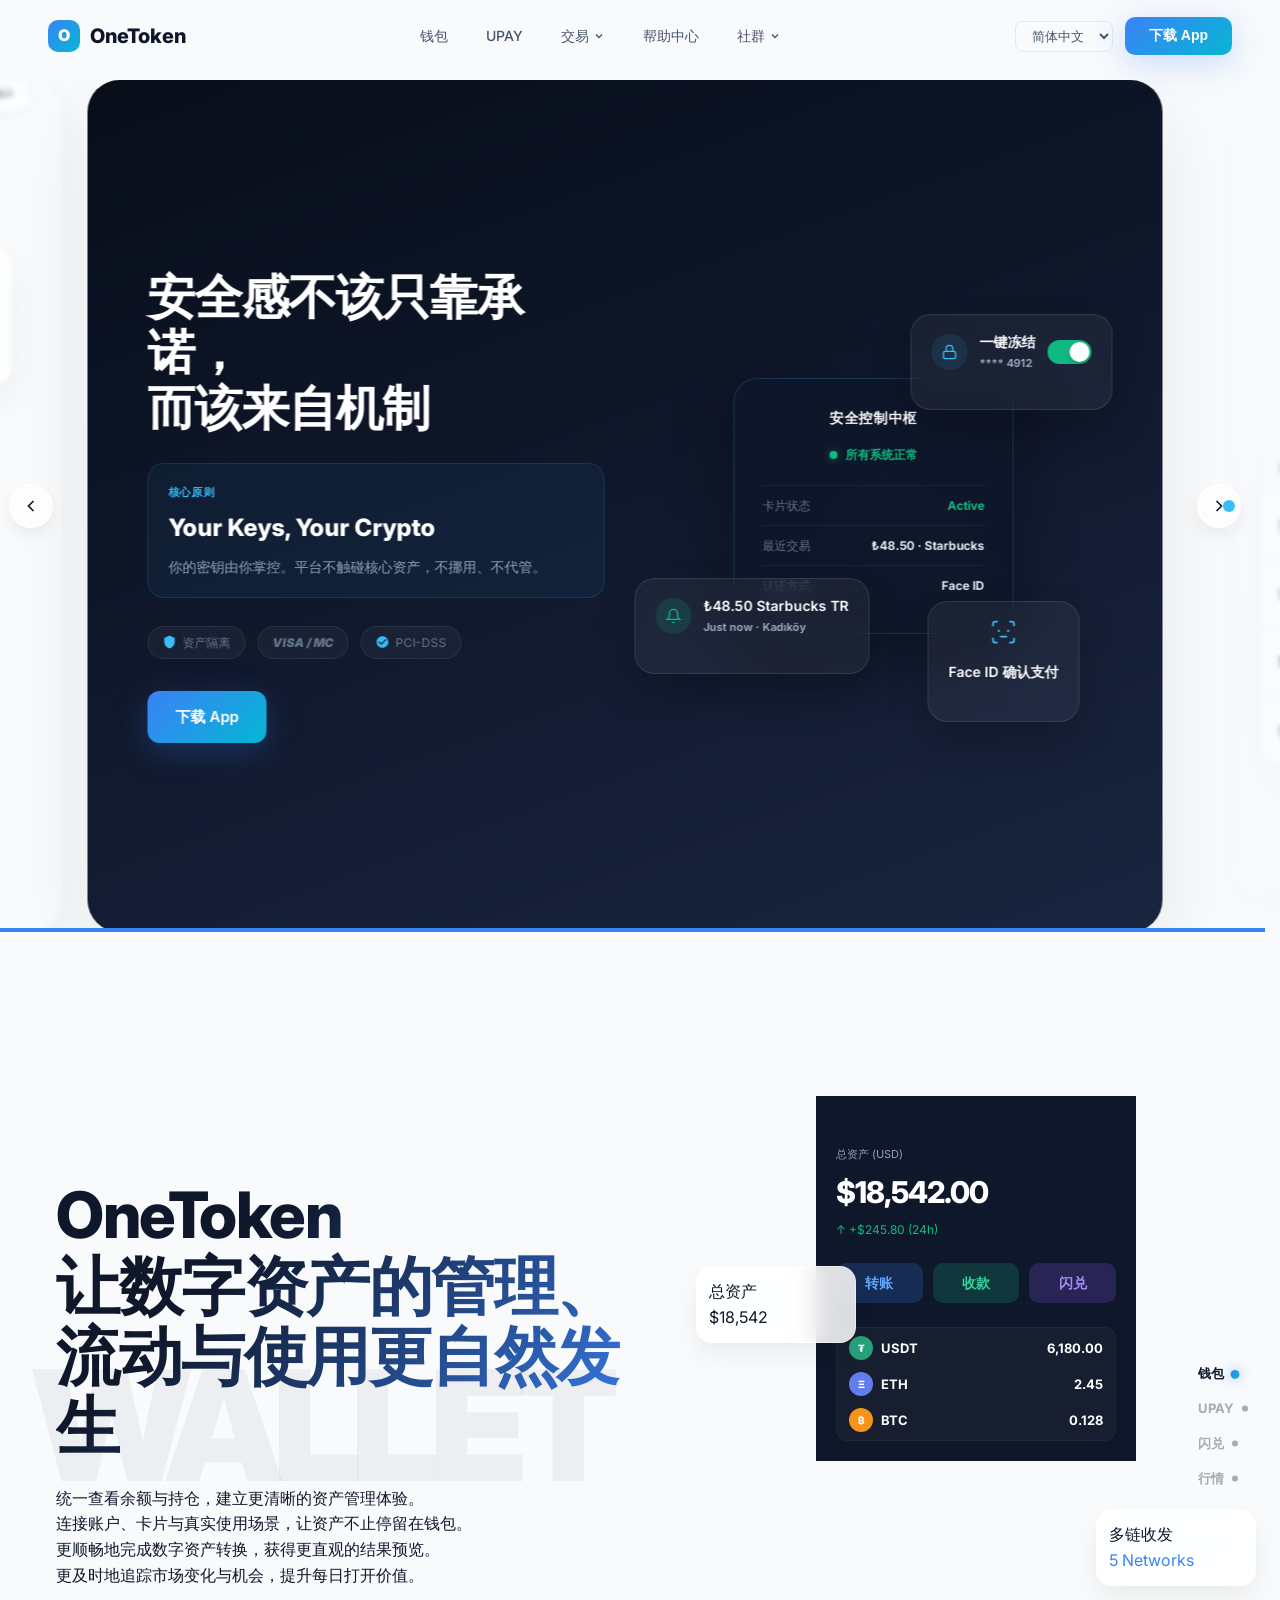
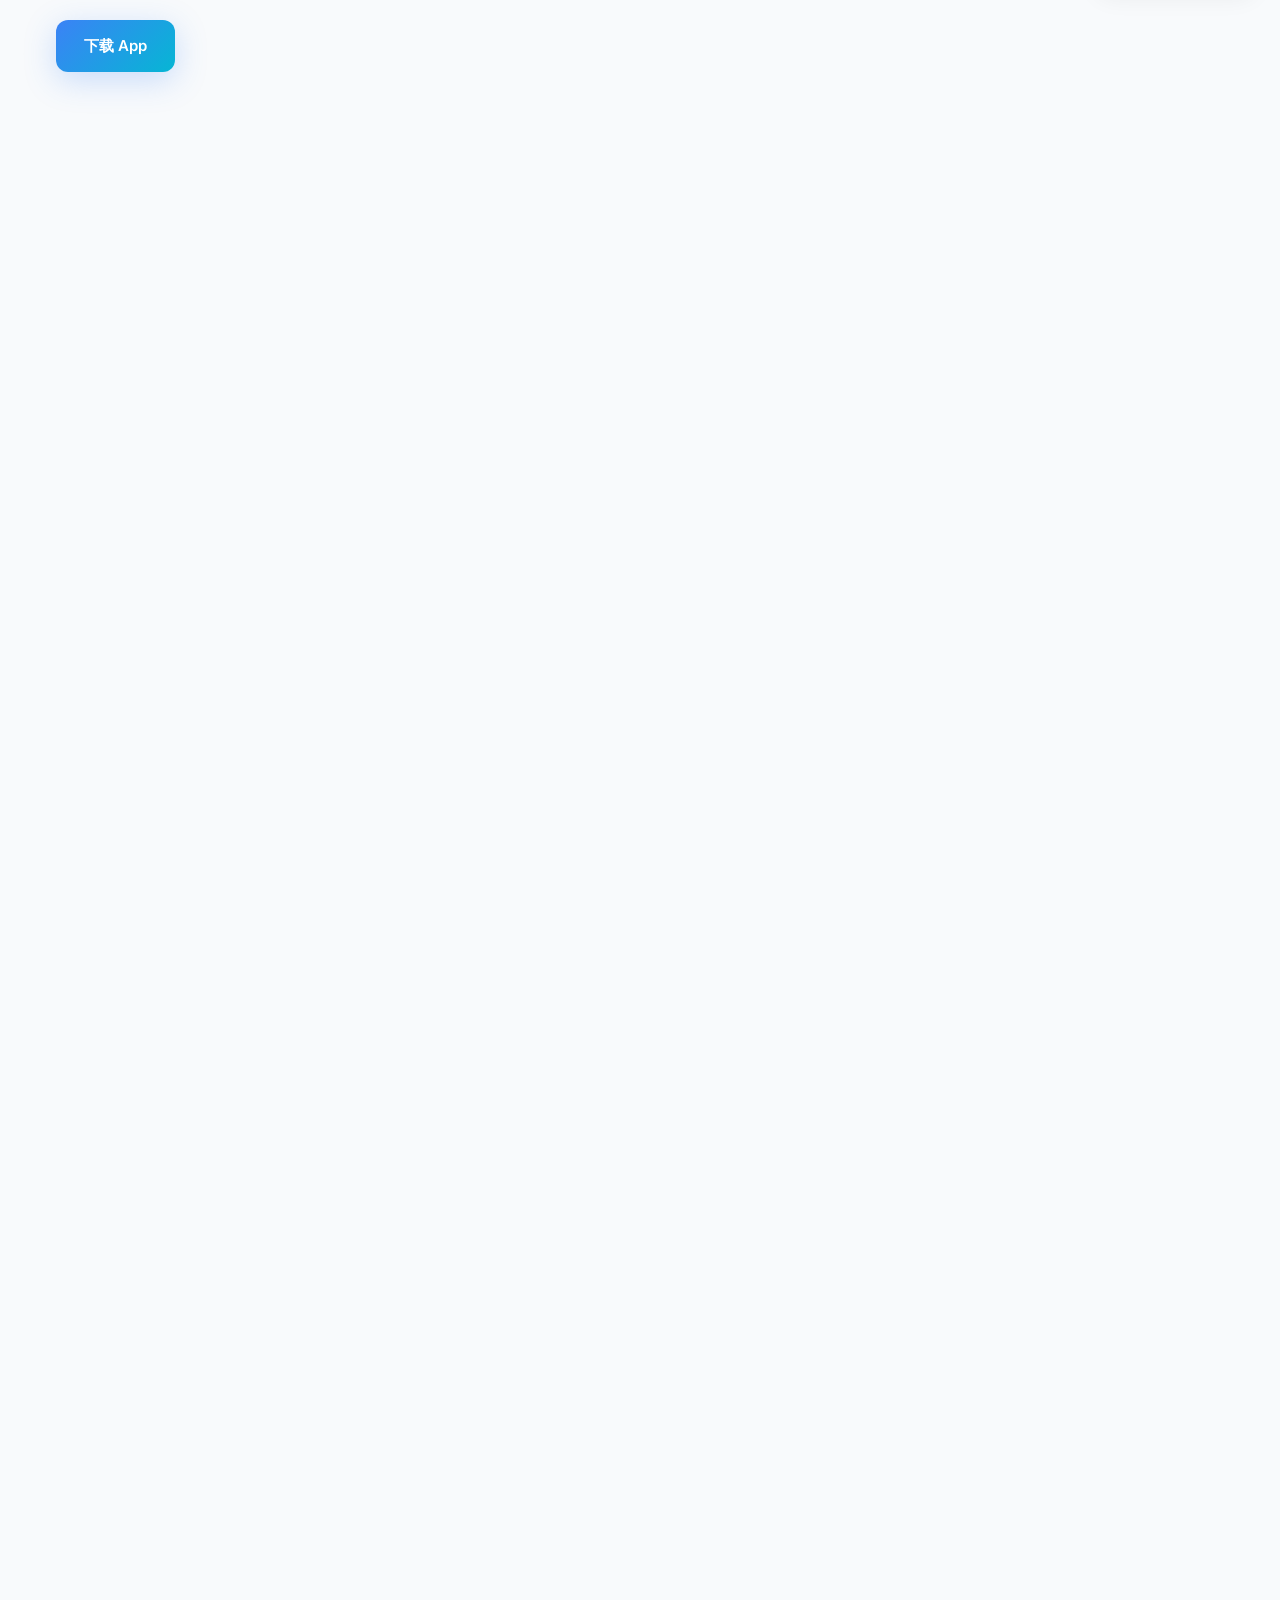
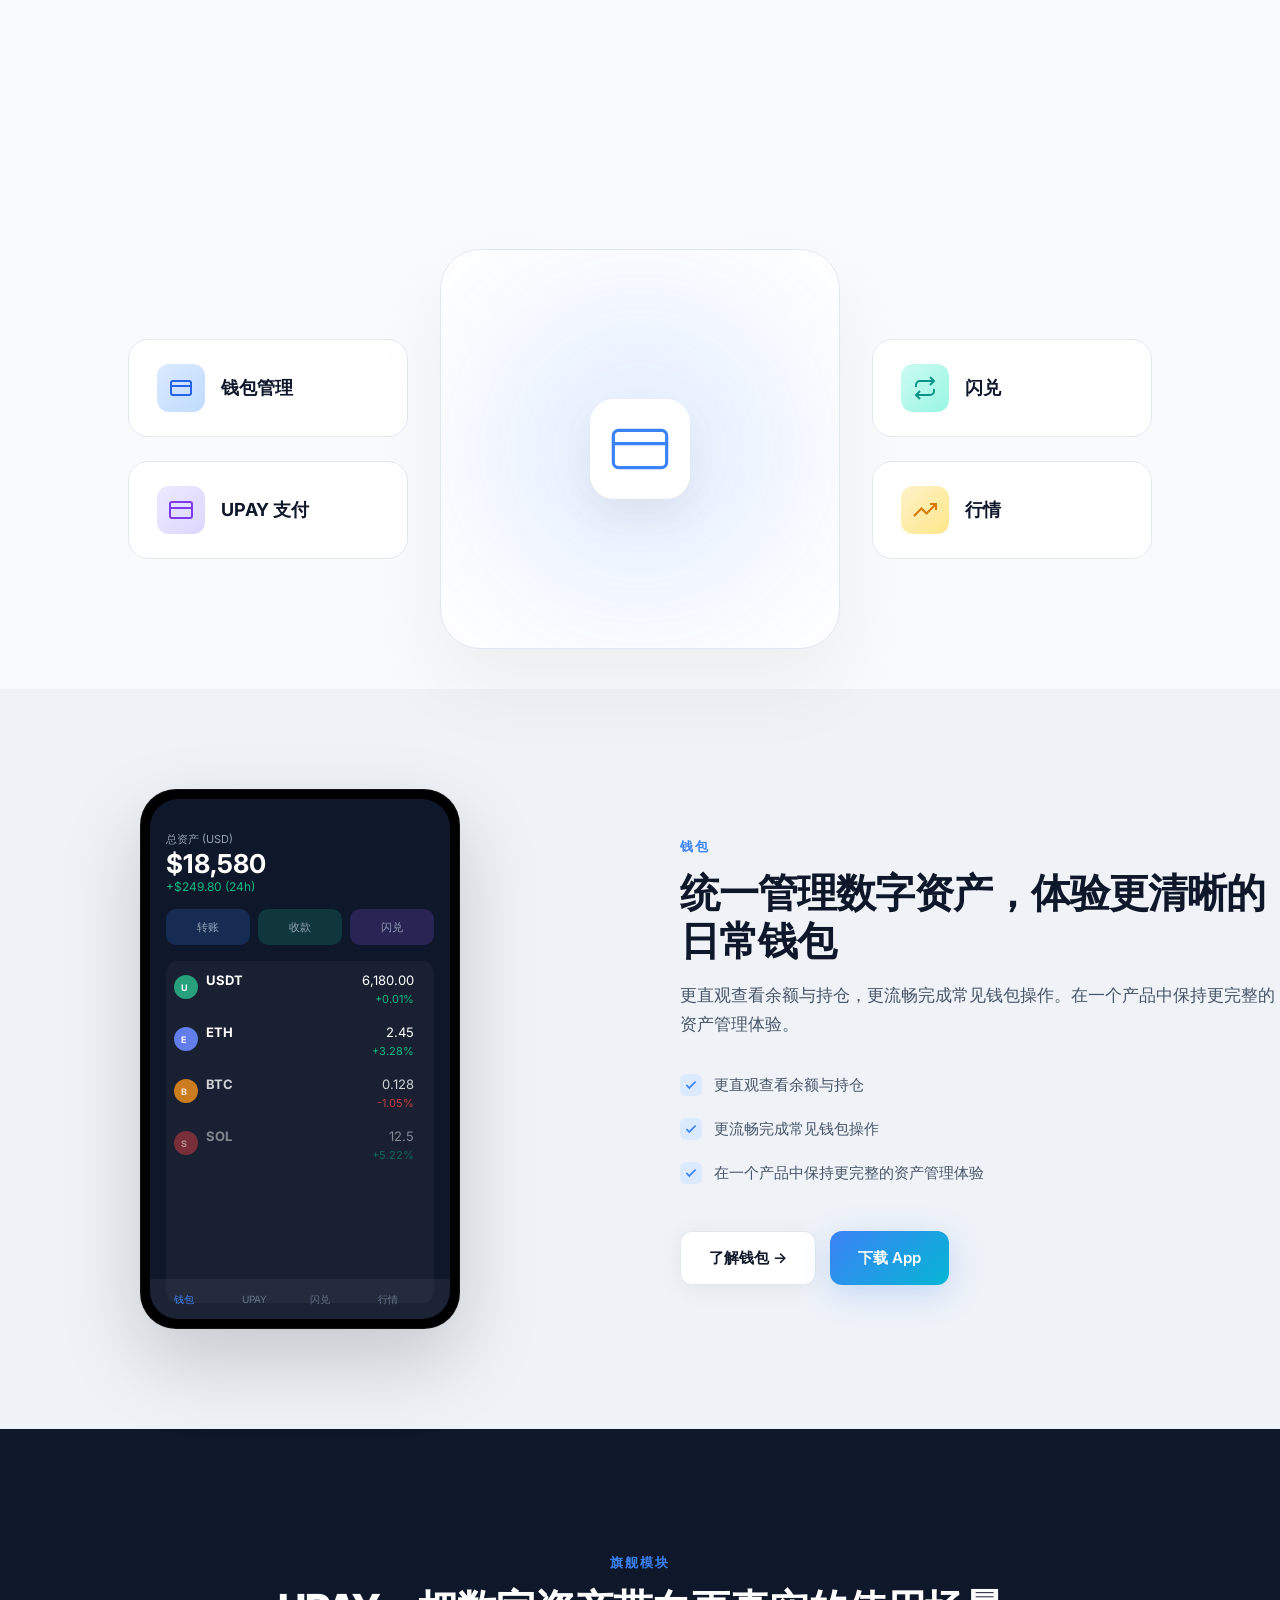
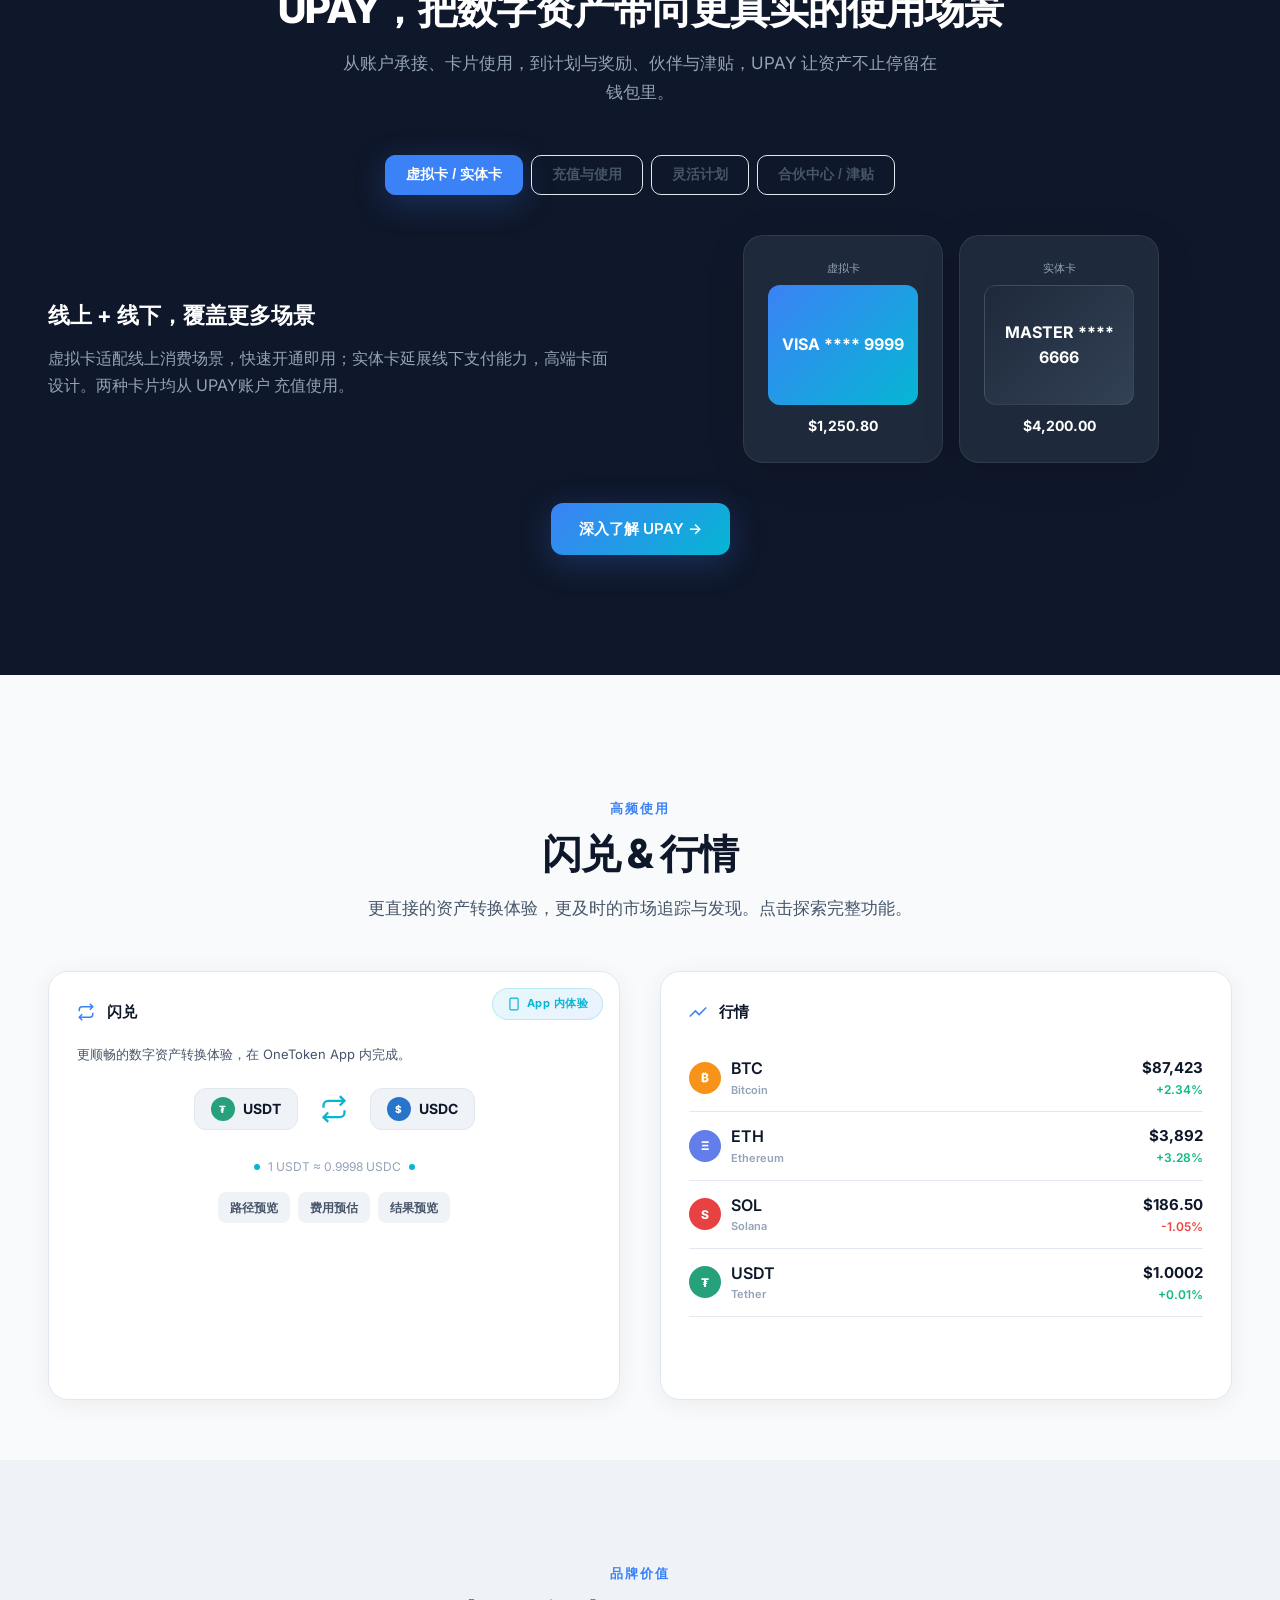
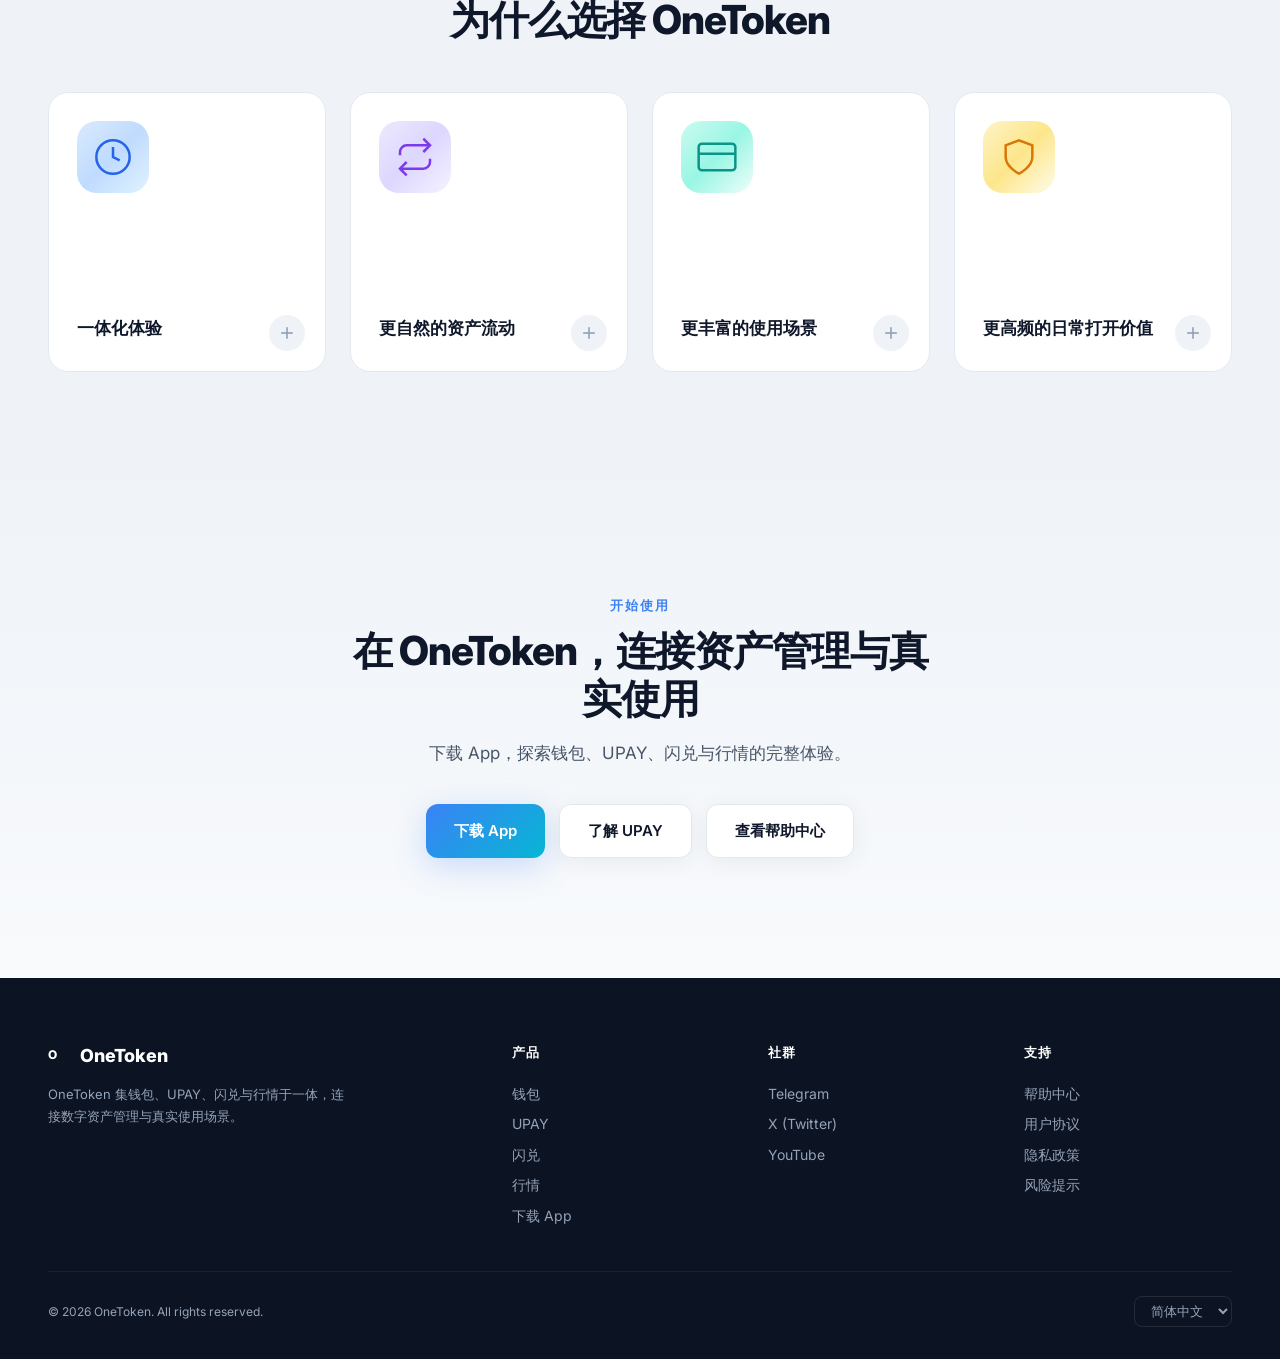
==== commit b6680c2d: "Add files via upload" ====
--- a/website.html
+++ b/website.html
@@ -69,6 +69,8 @@
     <button class="btn-download" onclick="showPage('download')">下载 App</button>
   </div>
 </header>
+
+<div class="page active" id="page-home">
 <!-- ==================== CINEMATIC HERO ==================== -->
 <div class="cinematic-hero-wrapper" id="cinematicHero">
   <!-- Horizontal Auto-Scrolling Track -->
@@ -282,7 +284,6 @@
           </div>
         </div>
       </div>
-      </div>
       
     </div>
     
